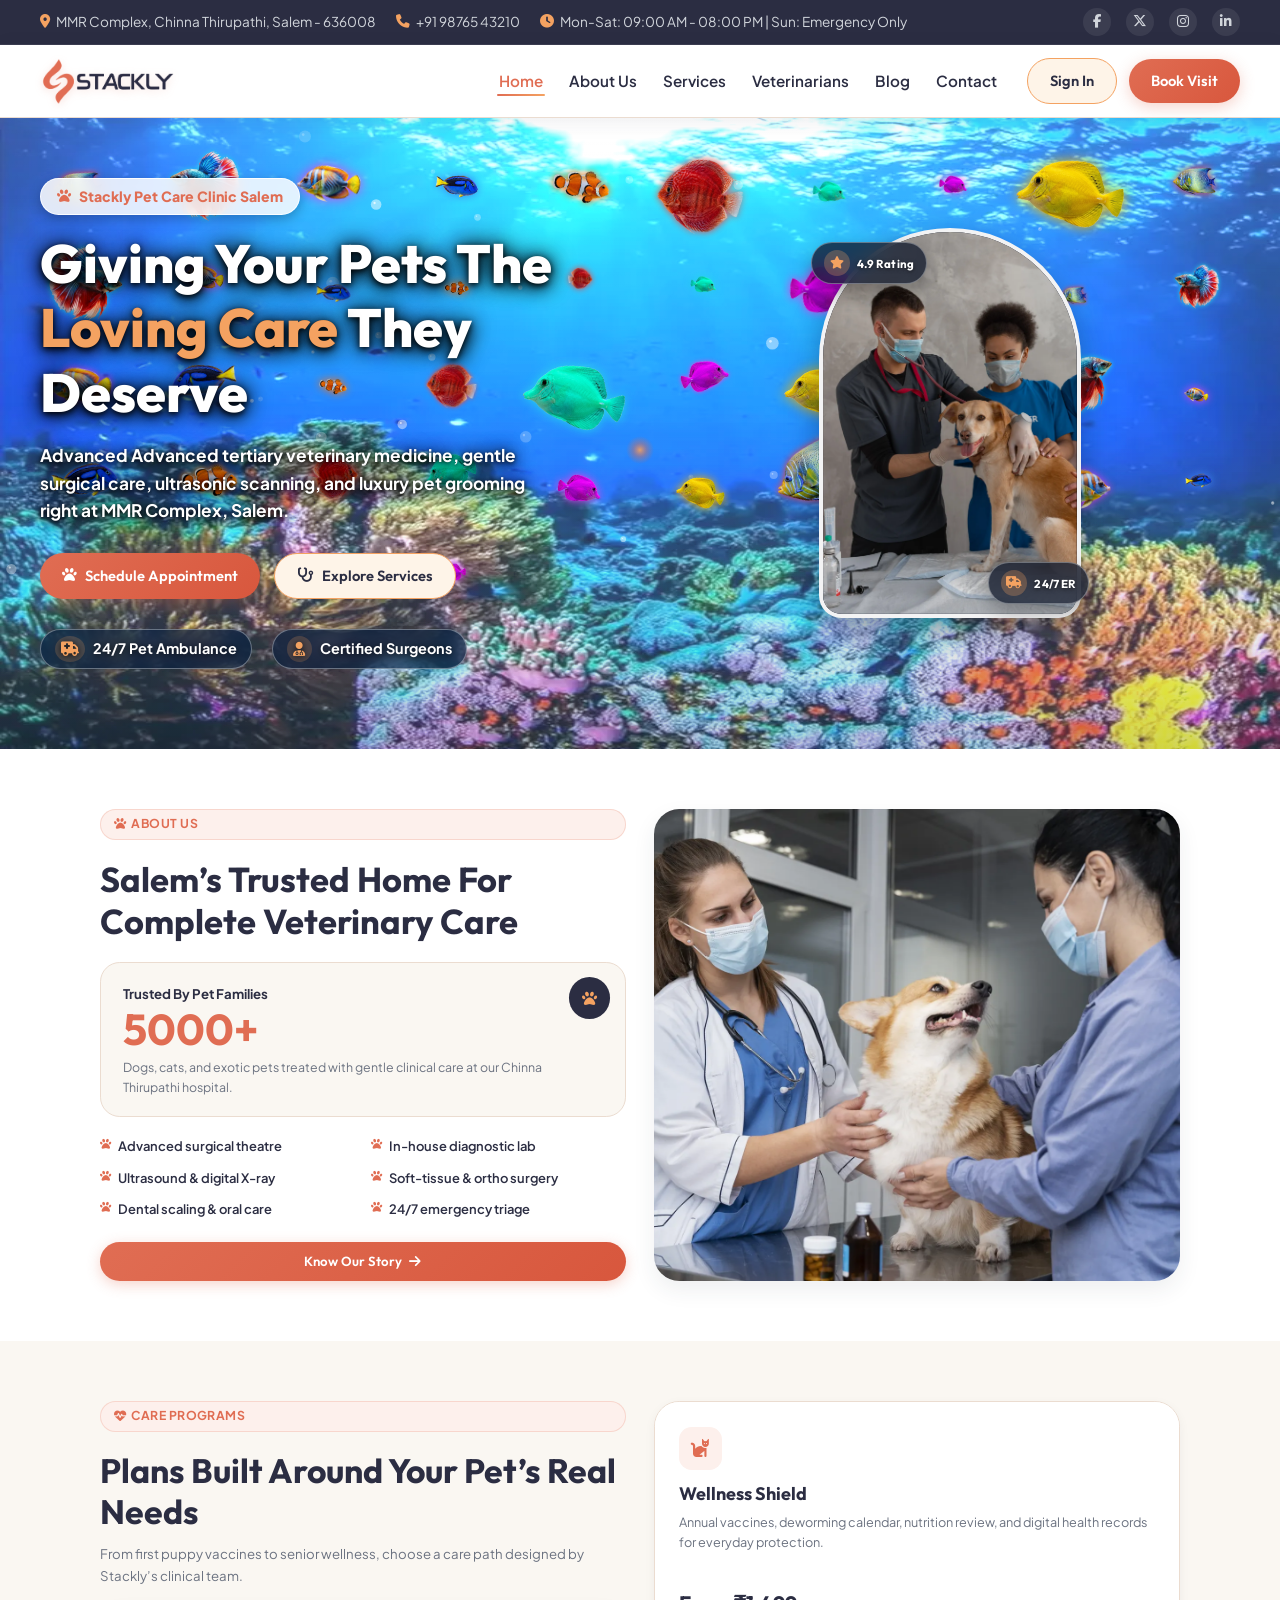
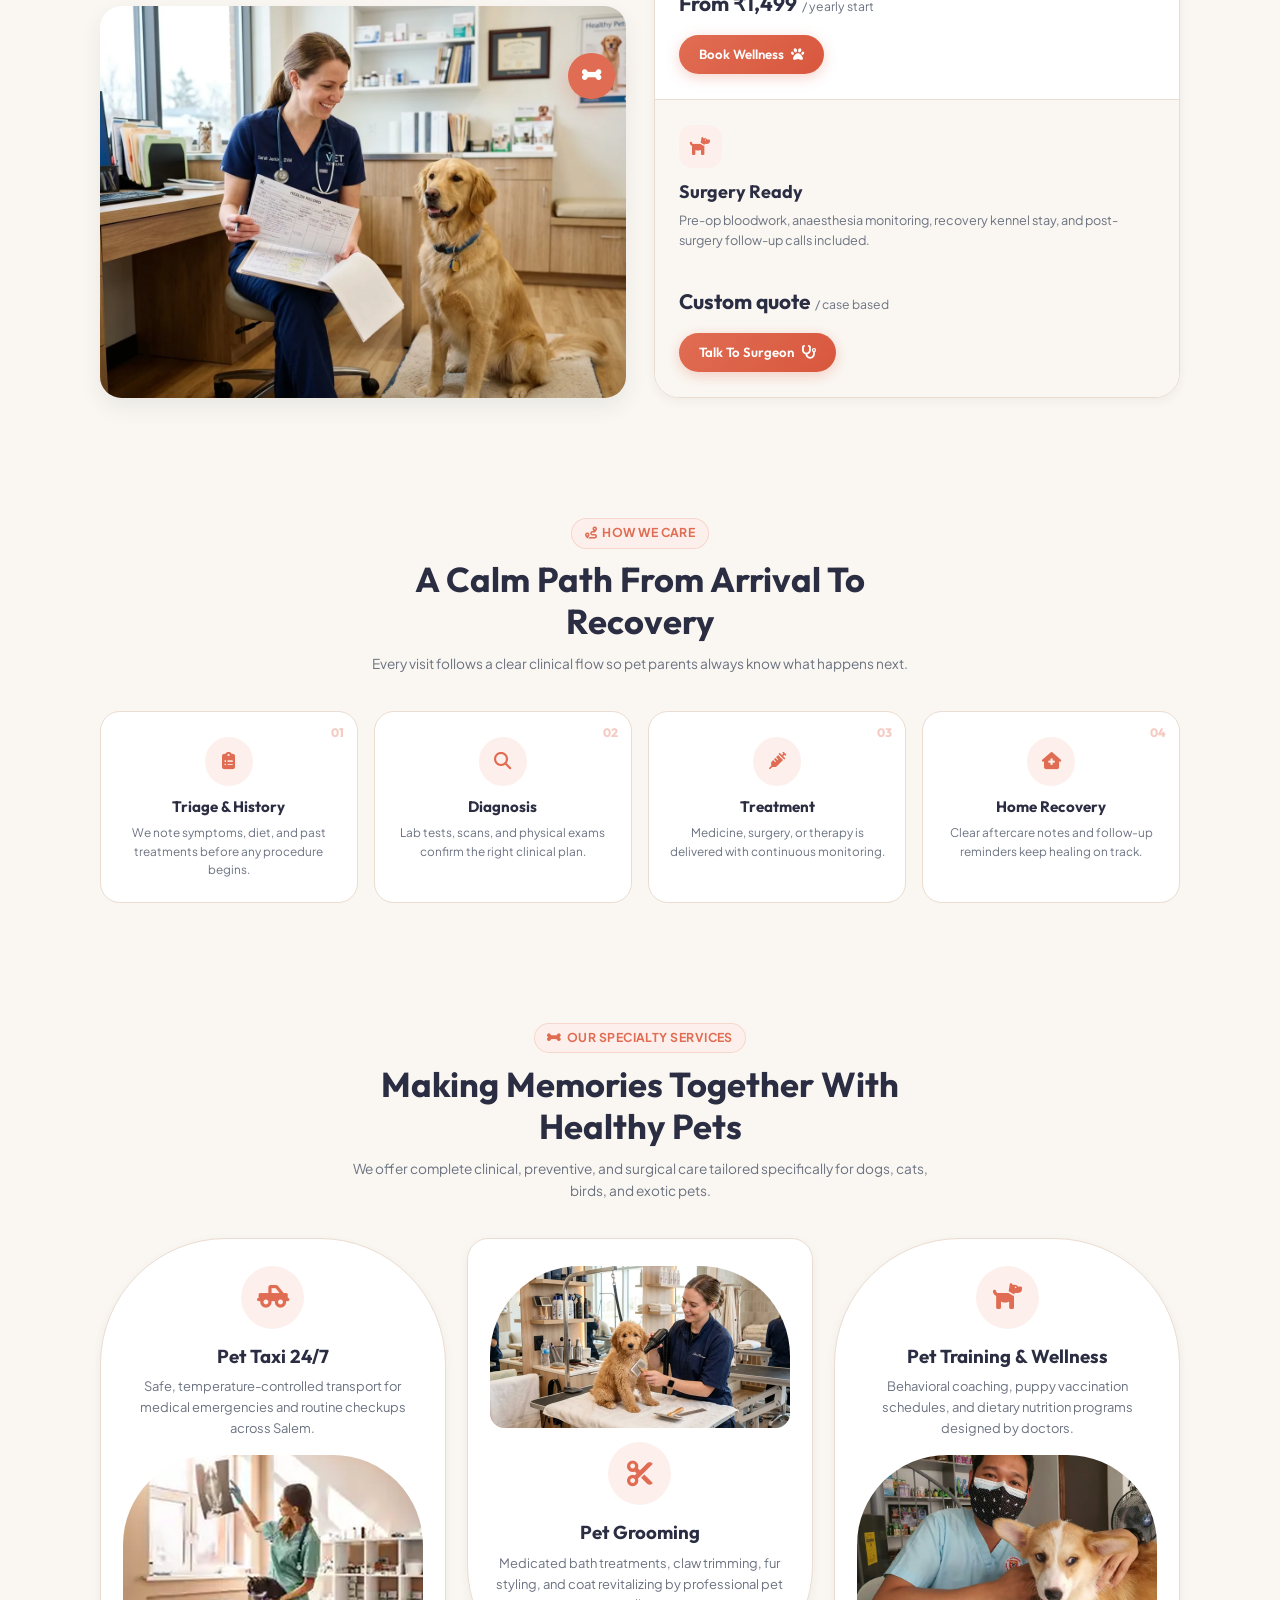
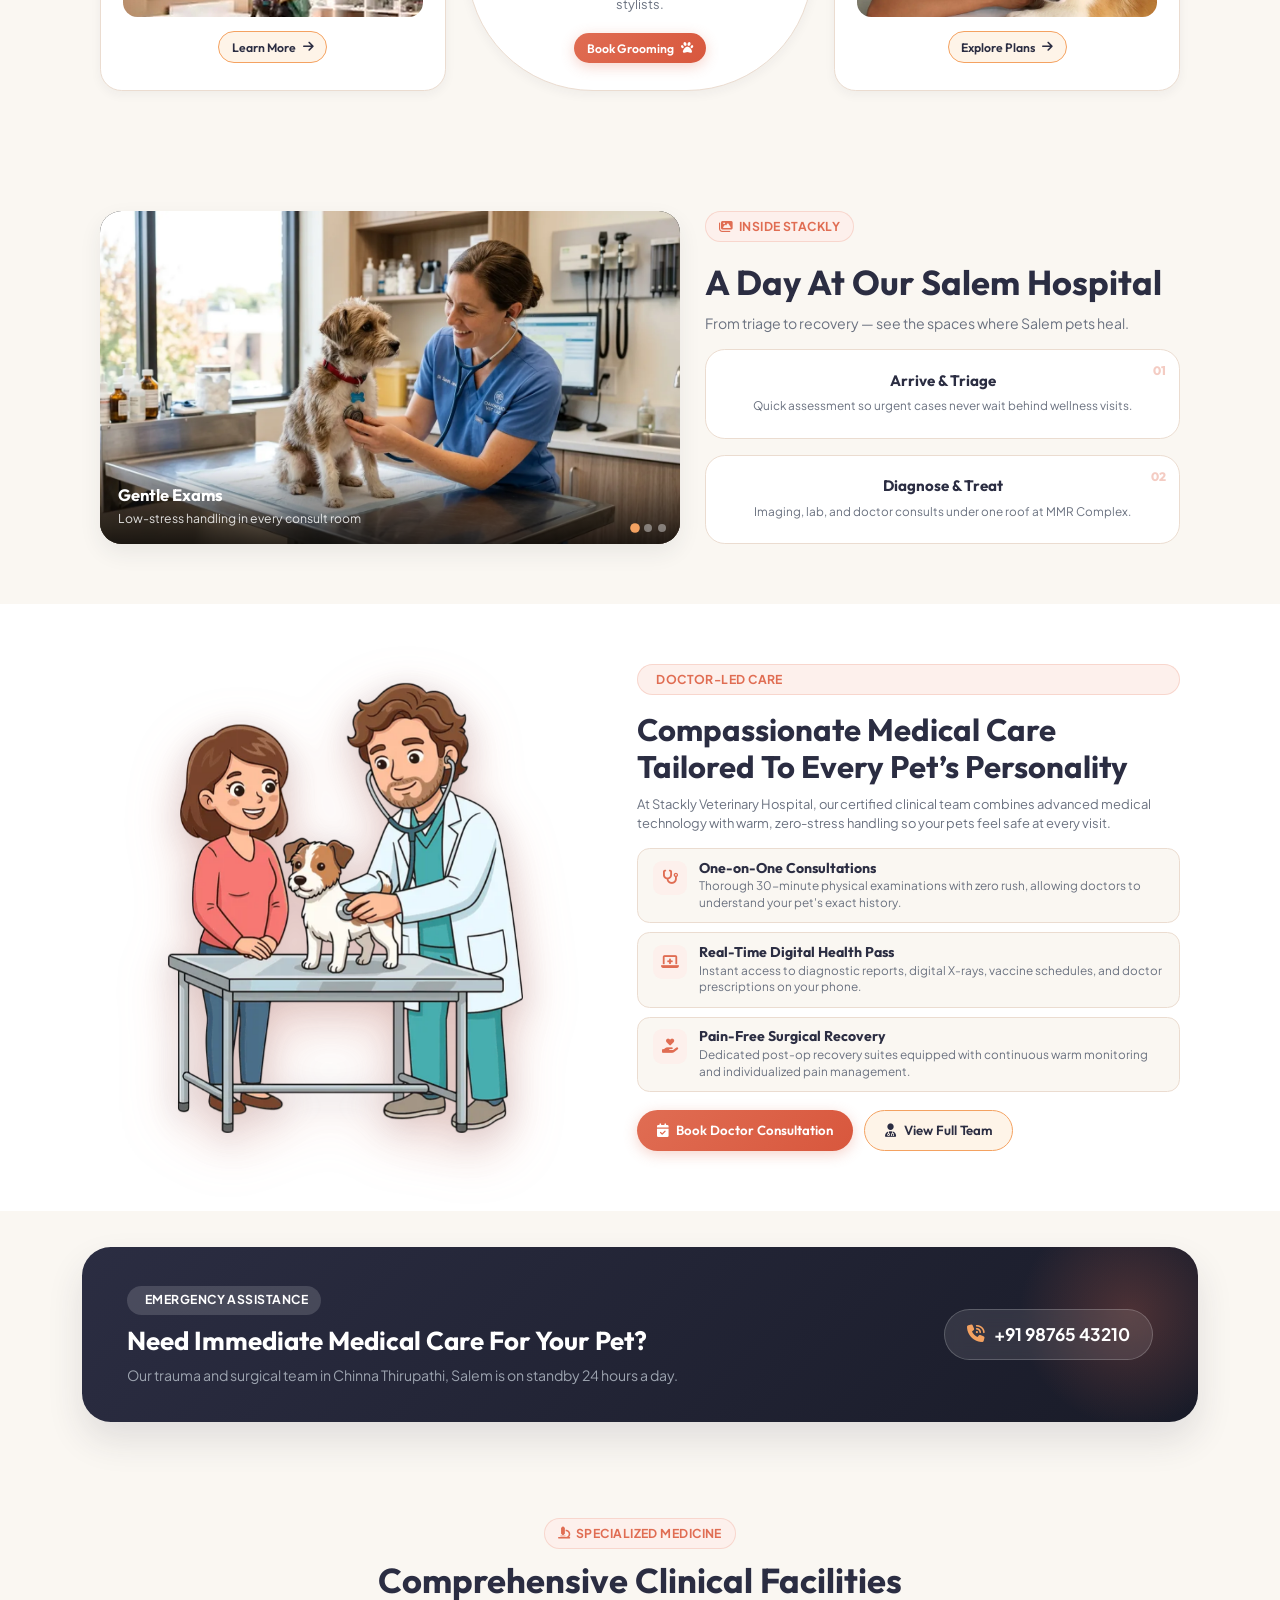
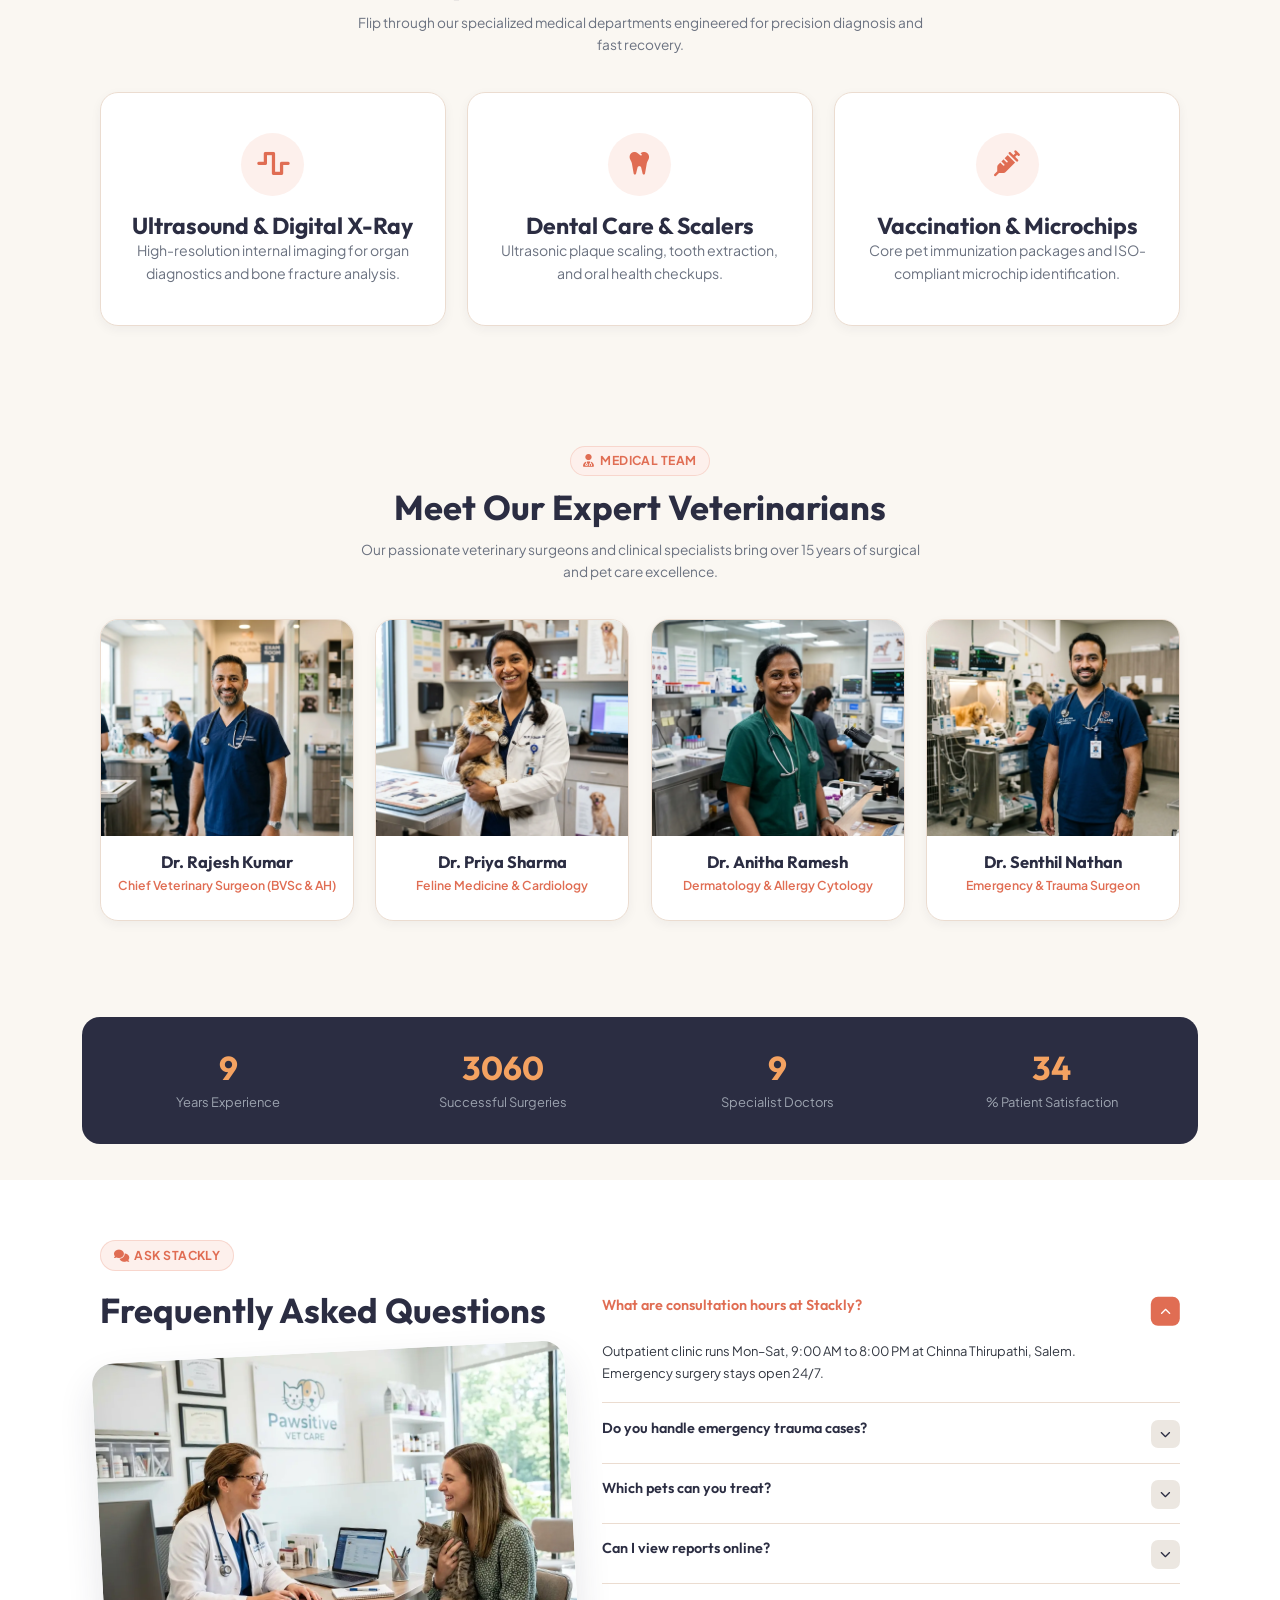
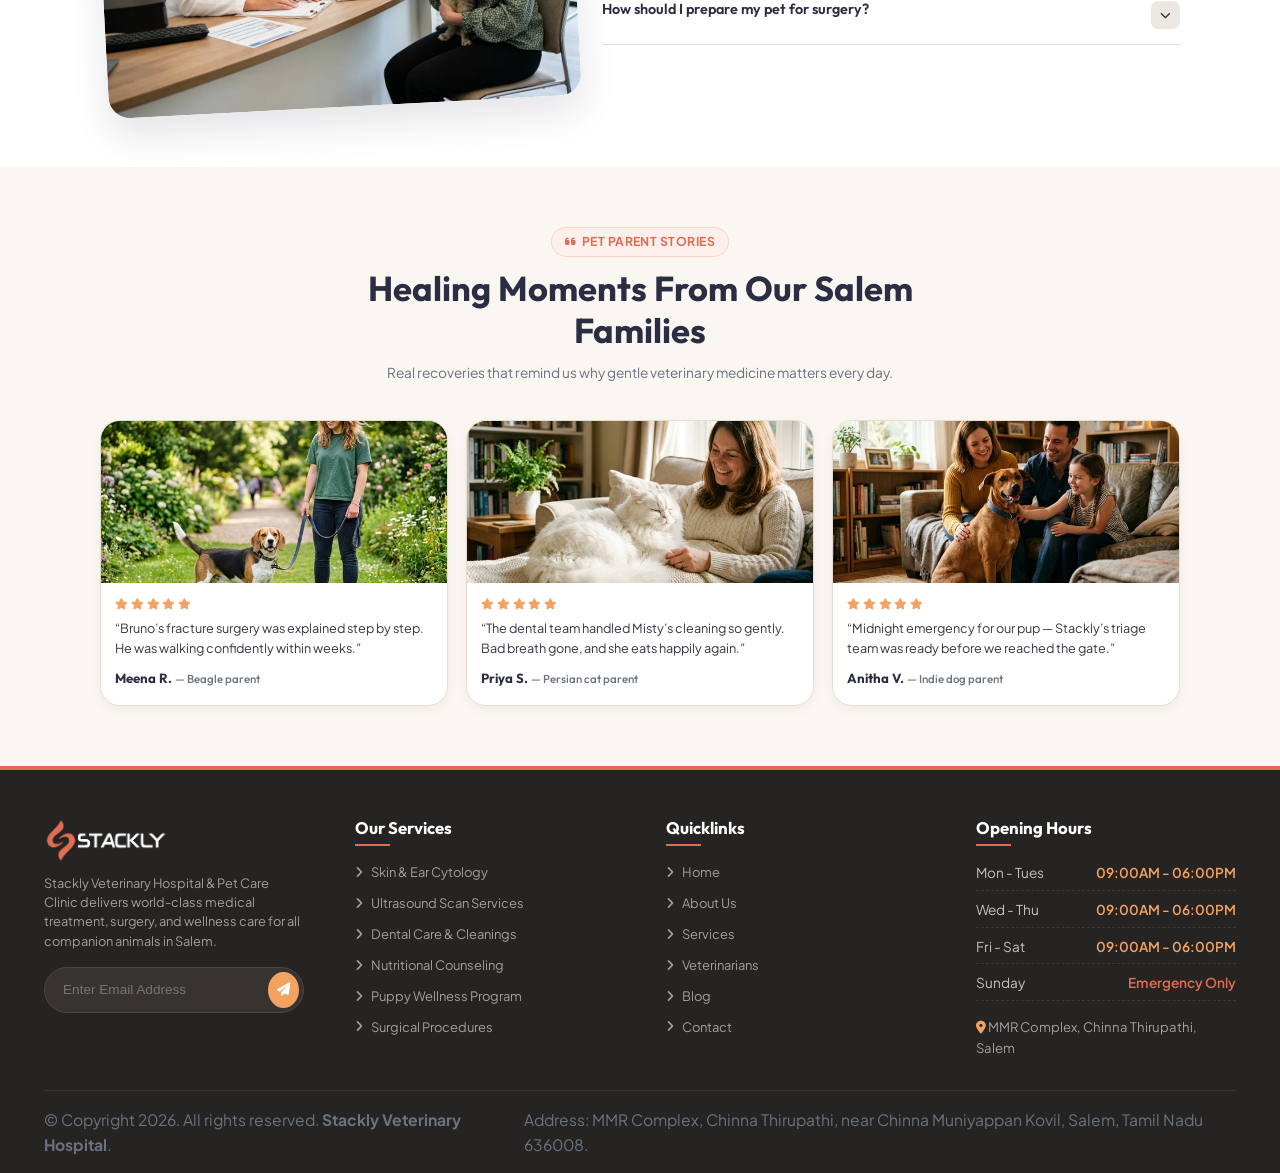
==== index.html @ cb46e9f1 "Add files via upload" ====
<!DOCTYPE html>
<html lang="en">
<head>
  <meta charset="UTF-8">
  <meta name="viewport" content="width=device-width, initial-scale=1.0">
  <title>Stackly | Advanced Veterinary Hospital & Pet Care Clinic</title>
  <meta name="description" content="Stackly Veterinary Hospital in Salem offers 24/7 emergency pet care, surgical procedures, ultrasound scanning, dental hygiene, and luxury pet grooming.">
  <link rel="icon" type="image/webp" href="assets/top-logo.webp">
  
  <!-- FontAwesome & Custom CSS -->
  <link rel="stylesheet" href="https://cdnjs.cloudflare.com/ajax/libs/font-awesome/6.5.2/css/all.min.css">
  <link rel="stylesheet" href="style.css">
</head>
<body>

  <!-- Top Notification Bar -->
  <div class="top-bar">
    <div class="container">
      <div class="top-bar-info">
        <span><i class="fa-solid fa-location-dot"></i> MMR Complex, Chinna Thirupathi, Salem - 636008</span>
        <span><i class="fa-solid fa-phone"></i> +91 98765 43210</span>
        <span><i class="fa-solid fa-clock"></i> Mon-Sat: 09:00 AM - 08:00 PM | Sun: Emergency Only</span>
      </div>
      <div class="top-bar-links">
        <a href="404.html" title="Facebook"><i class="fa-brands fa-facebook-f"></i></a>
        <a href="404.html" title="Twitter"><i class="fa-brands fa-x-twitter"></i></a>
        <a href="404.html" title="Instagram"><i class="fa-brands fa-instagram"></i></a>
        <a href="404.html" title="LinkedIn"><i class="fa-brands fa-linkedin-in"></i></a>
      </div>
    </div>
  </div>

  <!-- Header / Navigation Bar -->
    <header class="navbar">
    <div class="container navbar-bar">
      <a href="index.html" class="brand-logo">
        <img src="assets/logo.webp" alt="Stackly Veterinary Hospital Logo">
      </a>

      <button type="button" class="nav-toggle" aria-label="Open menu" aria-expanded="false" aria-controls="nav-panel">
        <i class="fa-solid fa-bars"></i>
      </button>

      <div class="nav-panel" id="nav-panel">
        <div class="nav-panel-header">
          <a href="index.html" class="brand-logo nav-panel-brand">
            <img src="assets/logo.webp" alt="Stackly Veterinary Hospital Logo">
          </a>
          <button type="button" class="nav-close" aria-label="Close menu">
            <i class="fa-solid fa-xmark"></i>
          </button>
        </div>

        <ul class="nav-menu">
          <li><a href="index.html" class="nav-link active">Home</a></li>
          <li><a href="about.html" class="nav-link">About Us</a></li>
          <li><a href="services.html" class="nav-link">Services</a></li>
          <li><a href="team.html" class="nav-link">Veterinarians</a></li>
          <li><a href="blog.html" class="nav-link">Blog</a></li>
          <li><a href="contact.html" class="nav-link">Contact</a></li>
        </ul>

        <div class="nav-actions">
          <a href="login.html" class="btn btn-secondary">Sign In</a>
          <a href="contact.html#book-visit" class="btn btn-primary">Book Visit</a>
        </div>
      </div>
    </div>
  </header>

  <!-- Hero Section with Feature Badges & Arched Visual -->
  <section class="hero-section">
    <div class="container hero-grid">
      <div class="hero-content reveal-item">
        <div class="hero-badge">
          <i class="fa-solid fa-paw"></i> Stackly Pet Care Clinic Salem
        </div>
        <h1 class="hero-title">Giving Your Pets The <span class="shimmer-text">Loving Care</span> They Deserve</h1>
        <p class="hero-desc">Advanced Advanced tertiary veterinary medicine, gentle surgical care, ultrasonic scanning, and luxury pet grooming right at MMR Complex, Salem.</p>
        
        <div class="hero-buttons">
          <a href="contact.html#book-visit" class="btn btn-primary"><i class="fa-solid fa-paw"></i> Schedule Appointment</a>
          <a href="services.html" class="btn btn-secondary"><i class="fa-solid fa-stethoscope"></i> Explore Services</a>
        </div>

        <div class="hero-features">
          <div class="hero-feature-item">
            <i class="fa-solid fa-truck-medical"></i> 24/7 Pet Ambulance
          </div>
          <div class="hero-feature-item">
            <i class="fa-solid fa-user-doctor"></i> Certified Surgeons
          </div>
        </div>
      </div>

      <div class="hero-visual reveal-item">
        <div class="hero-image-wrapper">
          <img src="assets/vet doc1 (1).webp" alt="Veterinarian examining Beagle dog at Stackly Clinic" width="540" height="680" loading="eager" decoding="async">
        </div>

        <div class="floating-card floating-card-1 animate-float">
          <div class="floating-icon"><i class="fa-solid fa-star"></i></div>
          <div class="floating-text">
            <h5>4.9 Rating</h5>
          </div>
        </div>

        <div class="floating-card floating-card-2 animate-float-delayed">
          <div class="floating-icon"><i class="fa-solid fa-truck-medical"></i></div>
          <div class="floating-text">
            <h5>24/7 ER</h5>
          </div>
        </div>
      </div>
    </div>
  </section>

  <!-- About Us — split layout (reference style, Stackly content) -->
  <section class="section about-split">
    <div class="container about-split-grid">
      <div class="about-split-content reveal-item">
        <span class="section-tag"><i class="fa-solid fa-paw"></i> About Us</span>
        <h2 class="about-split-title">Salem’s Trusted Home For Complete Veterinary Care</h2>

        <div class="about-trust-card">
          <div class="about-trust-copy">
            <p class="about-trust-label">Trusted By Pet Families</p>
            <strong class="about-trust-stat">5000+</strong>
            <p class="about-trust-desc">Dogs, cats, and exotic pets treated with gentle clinical care at our Chinna Thirupathi hospital.</p>
          </div>
          <div class="about-trust-badge"><i class="fa-solid fa-paw"></i></div>
        </div>

        <ul class="about-feature-list">
          <li><i class="fa-solid fa-paw"></i> Advanced surgical theatre</li>
          <li><i class="fa-solid fa-paw"></i> In-house diagnostic lab</li>
          <li><i class="fa-solid fa-paw"></i> Ultrasound &amp; digital X-ray</li>
          <li><i class="fa-solid fa-paw"></i> Soft-tissue &amp; ortho surgery</li>
          <li><i class="fa-solid fa-paw"></i> Dental scaling &amp; oral care</li>
          <li><i class="fa-solid fa-paw"></i> 24/7 emergency triage</li>
        </ul>

        <a href="about.html" class="btn btn-primary">Know Our Story <i class="fa-solid fa-arrow-right"></i></a>
      </div>

      <div class="about-split-media reveal-item">
        <img src="assets/veterinarian-taking-care-pet-dog.webp" alt="Stackly veterinarian examining a pet" loading="lazy">
      </div>
    </div>
  </section>

  <!-- Care Programs — stacked cards layout -->
  <section class="section bg-light care-programs">
    <div class="container care-programs-grid">
      <div class="care-programs-left reveal-item">
        <span class="section-tag"><i class="fa-solid fa-heart-pulse"></i> Care Programs</span>
        <h2 class="care-programs-title">Plans Built Around Your Pet’s Real Needs</h2>
        <p class="care-programs-desc">From first puppy vaccines to senior wellness, choose a care path designed by Stackly’s clinical team.</p>
        <div class="care-programs-visual">
          <img src="assets/care_program_wellness.webp" alt="Veterinarian discussing pet health plan" loading="lazy">
          <span class="care-programs-float"><i class="fa-solid fa-bone"></i></span>
        </div>
      </div>

      <div class="care-programs-stack reveal-item">
        <article class="care-plan-card">
          <div class="care-plan-icon"><i class="fa-solid fa-cat"></i></div>
          <h3>Wellness Shield</h3>
          <p>Annual vaccines, deworming calendar, nutrition review, and digital health records for everyday protection.</p>
          <div class="care-plan-meta">
            <strong>From ₹1,499</strong>
            <span>/ yearly start</span>
          </div>
          <a href="get-started.html" class="btn btn-primary">Book Wellness <i class="fa-solid fa-paw"></i></a>
        </article>

        <article class="care-plan-card care-plan-card-alt">
          <div class="care-plan-icon"><i class="fa-solid fa-dog"></i></div>
          <h3>Surgery Ready</h3>
          <p>Pre-op bloodwork, anaesthesia monitoring, recovery kennel stay, and post-surgery follow-up calls included.</p>
          <div class="care-plan-meta">
            <strong>Custom quote</strong>
            <span>/ case based</span>
          </div>
          <a href="contact.html" class="btn btn-primary">Talk To Surgeon <i class="fa-solid fa-stethoscope"></i></a>
        </article>
      </div>
    </div>
  </section>

  <!-- How We Care — 4 step process -->
  <section class="section how-care">
    <div class="container">
      <div class="section-header reveal-item">
        <span class="section-tag"><i class="fa-solid fa-route"></i> How We Care</span>
        <h2 class="section-title">A Calm Path From Arrival To Recovery</h2>
        <p class="section-desc">Every visit follows a clear clinical flow so pet parents always know what happens next.</p>
      </div>

      <div class="how-care-grid">
        <article class="how-care-card reveal-item">
          <span class="how-care-step">01</span>
          <div class="how-care-icon"><i class="fa-solid fa-clipboard-list"></i></div>
          <h3>Triage &amp; History</h3>
          <p>We note symptoms, diet, and past treatments before any procedure begins.</p>
        </article>
        <article class="how-care-card reveal-item">
          <span class="how-care-step">02</span>
          <div class="how-care-icon"><i class="fa-solid fa-magnifying-glass"></i></div>
          <h3>Diagnosis</h3>
          <p>Lab tests, scans, and physical exams confirm the right clinical plan.</p>
        </article>
        <article class="how-care-card reveal-item">
          <span class="how-care-step">03</span>
          <div class="how-care-icon"><i class="fa-solid fa-syringe"></i></div>
          <h3>Treatment</h3>
          <p>Medicine, surgery, or therapy is delivered with continuous monitoring.</p>
        </article>
        <article class="how-care-card reveal-item">
          <span class="how-care-step">04</span>
          <div class="how-care-icon"><i class="fa-solid fa-house-medical"></i></div>
          <h3>Home Recovery</h3>
          <p>Clear aftercare notes and follow-up reminders keep healing on track.</p>
        </article>
      </div>
    </div>
  </section>

  <!-- Stackly Arched Services Grid Section -->
  <section class="section">
    <div class="container">
      <div class="section-header reveal-item">
        <span class="section-tag"><i class="fa-solid fa-bone"></i> Our Specialty Services</span>
        <h2 class="section-title">Making Memories Together With Healthy Pets</h2>
        <p class="section-desc">We offer complete clinical, preventive, and surgical care tailored specifically for dogs, cats, birds, and exotic pets.</p>
      </div>

      <div class="arch-grid">
        <!-- Arched Card 1 -->
        <div class="arch-card tilt-card reveal-item">
          <div class="arch-card-icon"><i class="fa-solid fa-truck-pickup"></i></div>
          <h3 class="arch-card-title">Pet Taxi 24/7</h3>
          <p class="arch-card-desc">Safe, temperature-controlled transport for medical emergencies and routine checkups across Salem.</p>
          <img src="assets/premium_photo-1661963606290-34deef08c3c2.webp" class="arch-card-img" alt="Pet Taxi Service">
          <a href="services.html" class="btn btn-secondary btn-sm">Learn More <i class="fa-solid fa-arrow-right"></i></a>
        </div>

        <!-- Arched Card 2 (Inverted Top Arch) -->
        <div class="arch-card invert-arch tilt-card reveal-item">
          <img src="assets/pet_grooming_service.webp" class="arch-card-img" alt="Pet Grooming">
          <div class="arch-card-icon"><i class="fa-solid fa-scissors"></i></div>
          <h3 class="arch-card-title">Pet Grooming</h3>
          <p class="arch-card-desc">Medicated bath treatments, claw trimming, fur styling, and coat revitalizing by professional pet stylists.</p>
          <a href="services.html" class="btn btn-primary btn-sm">Book Grooming <i class="fa-solid fa-paw"></i></a>
        </div>

        <!-- Arched Card 3 -->
        <div class="arch-card tilt-card reveal-item">
          <div class="arch-card-icon"><i class="fa-solid fa-dog"></i></div>
          <h3 class="arch-card-title">Pet Training & Wellness</h3>
          <p class="arch-card-desc">Behavioral coaching, puppy vaccination schedules, and dietary nutrition programs designed by doctors.</p>
          <img src="assets/karlo-tottoc-ybZ5hRxaWS4-unsplash.webp" class="arch-card-img" alt="Pet Training">
          <a href="services.html" class="btn btn-secondary btn-sm">Explore Plans <i class="fa-solid fa-arrow-right"></i></a>
        </div>
      </div>
    </div>
  </section>

  <!-- Hospital moments slideshow -->
  <section class="section bg-light">
    <div class="container tour-split">
      <div class="slideshow reveal-item" data-slideshow>
        <div class="slideshow-slide is-active">
          <img src="assets/inside_gentle_exam.webp" alt="Gentle exam at Stackly clinic">
          <div class="slideshow-caption"><h3>Gentle Exams</h3><p>Low-stress handling in every consult room</p></div>
        </div>
        <div class="slideshow-slide">
          <img src="assets/inside_surgery_suite.webp" alt="Sterile surgery suite at Stackly">
          <div class="slideshow-caption"><h3>Surgery Suite</h3><p>Sterile theatres for soft-tissue &amp; ortho</p></div>
        </div>
        <div class="slideshow-slide">
          <img src="assets/inside_happy_recovery.webp" alt="Pet recovery ward at Stackly">
          <div class="slideshow-caption"><h3>Happy Recoveries</h3><p>Quiet wards and clear home-care plans</p></div>
        </div>
        <div class="slideshow-dots" data-slideshow-dots></div>
      </div>
      <div class="reveal-item" data-reveal="right">
        <div class="section-header" style="text-align:left;margin-bottom:16px;">
          <span class="section-tag"><i class="fa-solid fa-images"></i> Inside Stackly</span>
          <h2 style="margin:10px 0;">A Day At Our Salem Hospital</h2>
          <p>From triage to recovery — see the spaces where Salem pets heal.</p>
        </div>
        <div class="how-care-grid" style="grid-template-columns:1fr;">
          <div class="how-care-card">
            <span class="how-care-step">01</span>
            <h3>Arrive & Triage</h3>
            <p>Quick assessment so urgent cases never wait behind wellness visits.</p>
          </div>
          <div class="how-care-card">
            <span class="how-care-step">02</span>
            <h3>Diagnose & Treat</h3>
            <p>Imaging, lab, and doctor consults under one roof at MMR Complex.</p>
          </div>
        </div>
      </div>
    </div>
  </section>

  <!-- Specialist Doctor Feature Section (Cutout PNG + Rich Content) -->
  <section class="section doctor-feature-section bg-light">
    <div class="container doctor-feature-grid">
      <!-- Left Column: Pure Feature Cutout PNG Doctor Image -->
      <div class="doctor-feature-visual reveal-item">
        <div class="doctor-visual-container">
          <img src="assets/vet doc1.webp" alt="Stackly Lead Female Veterinarian Specialist" class="doctor-visual-img">
        </div>
      </div>

      <!-- Right Column: Interesting Matching Height Content -->
      <div class="doctor-feature-content reveal-item">
        <span class="section-tag"><i class="fa-solid fa-sparkles"></i> Doctor-Led Care</span>
        <h2 class="doctor-feature-title">Compassionate Medical Care Tailored To Every Pet’s Personality</h2>
        <p class="doctor-feature-desc">At Stackly Veterinary Hospital, our certified clinical team combines advanced medical technology with warm, zero-stress handling so your pets feel safe at every visit.</p>

        <div class="doctor-highlights-list">
          <div class="doctor-highlight-card">
            <div class="highlight-icon"><i class="fa-solid fa-stethoscope"></i></div>
            <div class="highlight-info">
              <h3>One-on-One Consultations</h3>
              <p>Thorough 30-minute physical examinations with zero rush, allowing doctors to understand your pet's exact history.</p>
            </div>
          </div>

          <div class="doctor-highlight-card">
            <div class="highlight-icon"><i class="fa-solid fa-laptop-medical"></i></div>
            <div class="highlight-info">
              <h3>Real-Time Digital Health Pass</h3>
              <p>Instant access to diagnostic reports, digital X-rays, vaccine schedules, and doctor prescriptions on your phone.</p>
            </div>
          </div>

          <div class="doctor-highlight-card">
            <div class="highlight-icon"><i class="fa-solid fa-hand-holding-heart"></i></div>
            <div class="highlight-info">
              <h3>Pain-Free Surgical Recovery</h3>
              <p>Dedicated post-op recovery suites equipped with continuous warm monitoring and individualized pain management.</p>
            </div>
          </div>
        </div>

        <div class="doctor-feature-actions">
          <a href="contact.html#book-visit" class="btn btn-primary"><i class="fa-solid fa-calendar-check"></i> Book Doctor Consultation</a>
          <a href="team.html" class="btn btn-secondary"><i class="fa-solid fa-user-doctor"></i> View Full Team</a>
        </div>
      </div>
    </div>
  </section>

  <!-- Emergency 24/7 Banner Section -->
  <section class="section-sm container">
    <div class="banner-emergency reveal-item">
      <div class="banner-content">
        <span class="section-tag" style="background: rgba(255,255,255,0.15); color: #fff; border:none;"><i class="fa-solid fa-siren-on"></i> Emergency Assistance</span>
        <h2>Need Immediate Medical Care For Your Pet?</h2>
        <p>Our trauma and surgical team in Chinna Thirupathi, Salem is on standby 24 hours a day.</p>
      </div>
      <div class="phone-badge">
        <i class="fa-solid fa-phone-volume"></i> +91 98765 43210
      </div>
    </div>
  </section>

  <!-- Additional Clinical Departments Flip Section -->
  <section class="section bg-light">
    <div class="container">
      <div class="section-header reveal-item">
        <span class="section-tag"><i class="fa-solid fa-microscope"></i> Specialized Medicine</span>
        <h2 class="section-title">Comprehensive Clinical Facilities</h2>
        <p class="section-desc">Flip through our specialized medical departments engineered for precision diagnosis and fast recovery.</p>
      </div>

      <div class="arch-grid">
        <!-- Flip Card 1 -->
        <div class="flip-card-container reveal-item">
          <div class="flip-card-inner">
            <div class="flip-card-front">
              <div class="arch-card-icon"><i class="fa-solid fa-wave-square"></i></div>
              <h3>Ultrasound & Digital X-Ray</h3>
              <p>High-resolution internal imaging for organ diagnostics and bone fracture analysis.</p>
            </div>
            <div class="flip-card-back">
              <h3>Diagnostic Imaging</h3>
              <p>Non-invasive Doppler ultrasound scans, echocardiography, and digital radiography with instant results.</p>
              <a href="contact.html#book-visit" class="btn btn-primary btn-sm mt-3" style="margin-top: auto !important; margin-bottom: 6px;">Book Scan</a>
            </div>
          </div>
        </div>

        <!-- Flip Card 2 -->
        <div class="flip-card-container reveal-item">
          <div class="flip-card-inner">
            <div class="flip-card-front">
              <div class="arch-card-icon"><i class="fa-solid fa-tooth"></i></div>
              <h3>Dental Care & Scalers</h3>
              <p>Ultrasonic plaque scaling, tooth extraction, and oral health checkups.</p>
            </div>
            <div class="flip-card-back">
              <h3>Oral Hygiene Care</h3>
              <p>Prevent periodontal disease, bad breath, and tooth infections with gentle dental polishing.</p>
              <a href="contact.html#book-visit" class="btn btn-primary btn-sm mt-3" style="margin-top: auto !important; margin-bottom: 6px;">Book Dental Check</a>
            </div>
          </div>
        </div>

        <!-- Flip Card 3 -->
        <div class="flip-card-container reveal-item">
          <div class="flip-card-inner">
            <div class="flip-card-front">
              <div class="arch-card-icon"><i class="fa-solid fa-syringe"></i></div>
              <h3>Vaccination & Microchips</h3>
              <p>Core pet immunization packages and ISO-compliant microchip identification.</p>
            </div>
            <div class="flip-card-back">
              <h3>Immunization Shield</h3>
              <p>Protection against Rabies, Parvovirus, DHPP, and Feline Leukemia with lifetime tracking.</p>
              <a href="contact.html#book-visit" class="btn btn-primary btn-sm mt-3" style="margin-top: auto !important; margin-bottom: 6px;">Get Vaccinated</a>
            </div>
          </div>
        </div>
      </div>
    </div>
  </section>

  <!-- Veterinary Specialists Section -->
  <section class="section">
    <div class="container">
      <div class="section-header reveal-item">
        <span class="section-tag"><i class="fa-solid fa-user-doctor"></i> Medical Team</span>
        <h2 class="section-title">Meet Our Expert Veterinarians</h2>
        <p class="section-desc">Our passionate veterinary surgeons and clinical specialists bring over 15 years of surgical and pet care excellence.</p>
      </div>

      <div class="team-grid">
        <div class="team-card reveal-item">
          <div class="team-img-box">
            <img src="assets/dr_rajesh_kumar.webp" alt="Dr. Rajesh Kumar - Chief Veterinary Surgeon">
            <div class="team-socials">
              <a href="404.html" aria-label="LinkedIn"><i class="fa-brands fa-linkedin-in"></i></a>
              <a href="404.html" aria-label="X"><i class="fa-brands fa-x-twitter"></i></a>
            </div>
          </div>
          <div class="team-info">
            <h4 class="team-name">Dr. Rajesh Kumar</h4>
            <p class="team-role">Chief Veterinary Surgeon (BVSc & AH)</p>
          </div>
        </div>

        <div class="team-card reveal-item">
          <div class="team-img-box">
            <img src="assets/dr_priya_sharma.webp" alt="Dr. Priya Sharma">
            <div class="team-socials">
              <a href="404.html" aria-label="LinkedIn"><i class="fa-brands fa-linkedin-in"></i></a>
              <a href="404.html" aria-label="X"><i class="fa-brands fa-x-twitter"></i></a>
            </div>
          </div>
          <div class="team-info">
            <h4 class="team-name">Dr. Priya Sharma</h4>
            <p class="team-role">Feline Medicine & Cardiology</p>
          </div>
        </div>

        <div class="team-card reveal-item">
          <div class="team-img-box">
            <img src="assets/dr_anitha_ramesh.webp" alt="Dr. Anitha Ramesh">
            <div class="team-socials">
              <a href="404.html" aria-label="LinkedIn"><i class="fa-brands fa-linkedin-in"></i></a>
              <a href="404.html" aria-label="X"><i class="fa-brands fa-x-twitter"></i></a>
            </div>
          </div>
          <div class="team-info">
            <h4 class="team-name">Dr. Anitha Ramesh</h4>
            <p class="team-role">Dermatology & Allergy Cytology</p>
          </div>
        </div>

        <div class="team-card reveal-item">
          <div class="team-img-box">
            <img src="assets/dr_senthil_nathan.webp" alt="Dr. Senthil Nathan">
            <div class="team-socials">
              <a href="404.html" aria-label="LinkedIn"><i class="fa-brands fa-linkedin-in"></i></a>
              <a href="404.html" aria-label="X"><i class="fa-brands fa-x-twitter"></i></a>
            </div>
          </div>
          <div class="team-info">
            <h4 class="team-name">Dr. Senthil Nathan</h4>
            <p class="team-role">Emergency & Trauma Surgeon</p>
          </div>
        </div>
      </div>
    </div>
  </section>

  <!-- Live Animated Hospital Statistics -->
  <section class="section-sm container">
    <div class="stats-bar reveal-item">
      <div class="stat-item">
        <h3 class="counter-val" data-target="15">0</h3>
        <p>Years Experience</p>
      </div>
      <div class="stat-item">
        <h3 class="counter-val" data-target="8500">0</h3>
        <p>Successful Surgeries</p>
      </div>
      <div class="stat-item">
        <h3 class="counter-val" data-target="12">0</h3>
        <p>Specialist Doctors</p>
      </div>
      <div class="stat-item">
        <h3 class="counter-val" data-target="99">0</h3>
        <p>% Patient Satisfaction</p>
      </div>
    </div>
  </section>

  <!-- FAQ — split layout with tilted image -->
  <section class="section faq-split">
    <div class="container faq-split-grid">
      <div class="faq-split-left reveal-item">
        <span class="section-tag"><i class="fa-solid fa-comments"></i> Ask Stackly</span>
        <h2 class="faq-split-title">Frequently Asked Questions</h2>
        <div class="faq-tilt-frame">
          <img src="assets/ask_stackly_consult.webp" alt="Pet parent consultation at Stackly hospital" loading="lazy">
        </div>
      </div>

      <div class="faq-split-right reveal-item">
        <div class="faq-list faq-list-split">
          <div class="faq-item active">
            <button class="faq-question">
              <span>What are consultation hours at Stackly?</span>
              <i class="fa-solid fa-chevron-down"></i>
            </button>
            <div class="faq-answer">
              <p>Outpatient clinic runs Mon–Sat, 9:00 AM to 8:00 PM at Chinna Thirupathi, Salem. Emergency surgery stays open 24/7.</p>
            </div>
          </div>

          <div class="faq-item">
            <button class="faq-question">
              <span>Do you handle emergency trauma cases?</span>
              <i class="fa-solid fa-chevron-down"></i>
            </button>
            <div class="faq-answer">
              <p>Yes. Call +91 98765 43210 so triage can prepare oxygen, IV fluids, and surgical support before you arrive.</p>
            </div>
          </div>

          <div class="faq-item">
            <button class="faq-question">
              <span>Which pets can you treat?</span>
              <i class="fa-solid fa-chevron-down"></i>
            </button>
            <div class="faq-answer">
              <p>We care for dogs, cats, rabbits, birds, and selected exotic pets with species-aware protocols.</p>
            </div>
          </div>

          <div class="faq-item">
            <button class="faq-question">
              <span>Can I view reports online?</span>
              <i class="fa-solid fa-chevron-down"></i>
            </button>
            <div class="faq-answer">
              <p>Yes — sign in to the Customer Dashboard for vaccines, lab results, and prescriptions anytime.</p>
            </div>
          </div>

          <div class="faq-item">
            <button class="faq-question">
              <span>How should I prepare my pet for surgery?</span>
              <i class="fa-solid fa-chevron-down"></i>
            </button>
            <div class="faq-answer">
              <p>Usually withhold food 8–10 hours before anaesthesia. Bring past reports and current medicines; our team will confirm exact fasting rules.</p>
            </div>
          </div>
        </div>
      </div>
    </div>
  </section>

  <!-- Pet Parent Stories -->
  <section class="section bg-light stories-section">
    <div class="container">
      <div class="section-header reveal-item">
        <span class="section-tag"><i class="fa-solid fa-quote-left"></i> Pet Parent Stories</span>
        <h2 class="section-title">Healing Moments From Our Salem Families</h2>
        <p class="section-desc">Real recoveries that remind us why gentle veterinary medicine matters every day.</p>
      </div>

      <div class="stories-grid">
        <article class="story-card reveal-item">
          <img src="assets/story_beagle_bruno_card.webp" alt="Bruno the Beagle recovered and healthy" loading="lazy">
          <div class="story-body">
            <div class="story-stars">
              <i class="fa-solid fa-star"></i><i class="fa-solid fa-star"></i><i class="fa-solid fa-star"></i><i class="fa-solid fa-star"></i><i class="fa-solid fa-star"></i>
            </div>
            <p>“Bruno’s fracture surgery was explained step by step. He was walking confidently within weeks.”</p>
            <h4>Meena R. <span>— Beagle parent</span></h4>
          </div>
        </article>

        <article class="story-card reveal-item">
          <img src="assets/story_persian_cat_card.webp" alt="Misty the Persian cat healthy and happy" loading="lazy">
          <div class="story-body">
            <div class="story-stars">
              <i class="fa-solid fa-star"></i><i class="fa-solid fa-star"></i><i class="fa-solid fa-star"></i><i class="fa-solid fa-star"></i><i class="fa-solid fa-star"></i>
            </div>
            <p>“The dental team handled Misty’s cleaning so gently. Bad breath gone, and she eats happily again.”</p>
            <h4>Priya S. <span>— Persian cat parent</span></h4>
          </div>
        </article>

        <article class="story-card reveal-item">
          <img src="assets/story_indie_dog_card.webp" alt="Rescued Indie pup recovered after emergency care" loading="lazy">
          <div class="story-body">
            <div class="story-stars">
              <i class="fa-solid fa-star"></i><i class="fa-solid fa-star"></i><i class="fa-solid fa-star"></i><i class="fa-solid fa-star"></i><i class="fa-solid fa-star"></i>
            </div>
            <p>“Midnight emergency for our pup — Stackly’s triage team was ready before we reached the gate.”</p>
            <h4>Anitha V. <span>— Indie dog parent</span></h4>
          </div>
        </article>
      </div>
    </div>
  </section>

  <!-- Footer Section (Matching Reference Theme Opening Hours & Links) -->
  <footer class="footer">
    <div class="container">
      <div class="footer-grid">
        <!-- Col 1: Brand Info -->
        <div class="footer-col footer-brand">
          <img src="assets/footer-logo.webp" alt="Stackly Logo Footer">
          <p>Stackly Veterinary Hospital & Pet Care Clinic delivers world-class medical treatment, surgery, and wellness care for all companion animals in Salem.</p>
          
          <form class="newsletter-form" action="404.html" onsubmit="event.preventDefault(); window.location.href='404.html';">
            <input type="email" placeholder="Enter Email Address" required>
            <button type="submit"><i class="fa-solid fa-paper-plane"></i></button>
          </form>
        </div>

        <!-- Col 2: Specialty Services -->
        <div class="footer-col">
          <h4>Our Services</h4>
          <ul class="footer-links">
            <li><a href="404.html"><i class="fa-solid fa-angle-right"></i> Skin & Ear Cytology</a></li>
            <li><a href="404.html"><i class="fa-solid fa-angle-right"></i> Ultrasound Scan Services</a></li>
            <li><a href="404.html"><i class="fa-solid fa-angle-right"></i> Dental Care & Cleanings</a></li>
            <li><a href="404.html"><i class="fa-solid fa-angle-right"></i> Nutritional Counseling</a></li>
            <li><a href="404.html"><i class="fa-solid fa-angle-right"></i> Puppy Wellness Program</a></li>
            <li><a href="404.html"><i class="fa-solid fa-angle-right"></i> Surgical Procedures</a></li>
          </ul>
        </div>

        <!-- Col 3: Quicklinks -->
        <div class="footer-col">
          <h4>Quicklinks</h4>
          <ul class="footer-links">
            <li><a href="index.html"><i class="fa-solid fa-angle-right"></i> Home</a></li>
            <li><a href="about.html"><i class="fa-solid fa-angle-right"></i> About Us</a></li>
            <li><a href="services.html"><i class="fa-solid fa-angle-right"></i> Services</a></li>
            <li><a href="team.html"><i class="fa-solid fa-angle-right"></i> Veterinarians</a></li>
            <li><a href="blog.html"><i class="fa-solid fa-angle-right"></i> Blog</a></li>
            <li><a href="contact.html"><i class="fa-solid fa-angle-right"></i> Contact</a></li>
          </ul>
        </div>

        <!-- Col 4: Opening Hours -->
        <div class="footer-col">
          <h4>Opening Hours</h4>
          <div class="opening-hours-list">
            <div class="hours-row">
              <span>Mon - Tues</span>
              <span>09:00AM - 06:00PM</span>
            </div>
            <div class="hours-row">
              <span>Wed - Thu</span>
              <span>09:00AM - 06:00PM</span>
            </div>
            <div class="hours-row">
              <span>Fri - Sat</span>
              <span>09:00AM - 06:00PM</span>
            </div>
            <div class="hours-row">
              <span>Sunday</span>
              <span style="color: #e06d53;">Emergency Only</span>
            </div>
          </div>
          <div style="margin-top: 15px; font-size: 0.82rem; color: #a39f99;">
            <i class="fa-solid fa-location-dot" style="color: var(--secondary);"></i> MMR Complex, Chinna Thirupathi, Salem
          </div>
        </div>
      </div>

      <div class="footer-bottom">
        <p>&copy; Copyright 2026. All rights reserved. <strong>Stackly Veterinary Hospital</strong>.</p>
        <p>Address: MMR Complex, Chinna Thirupathi, near Chinna Muniyappan Kovil, Salem, Tamil Nadu 636008.</p>
      </div>
    </div>
  </footer>

  <!-- Scripts -->
  <script src="script.js"></script>
</body>
</html>
---- style.css ----
/* Stackly Veterinary Hospital - Core Stylesheet */
@import url('https://fonts.googleapis.com/css2?family=Plus+Jakarta+Sans:wght@400;500;600;700;800&family=Outfit:wght@500;600;700;800&display=swap');

:root {
  /* Brand Palette - Stackly Warm Terracotta & Cream Slate */
  --primary: #e06d53;
  --primary-hover: #c9563c;
  --primary-light: #fdf0ec;
  --secondary: #f4a261;
  --secondary-light: #fef4e8;
  --dark: #2b2d42;
  --dark-surface: #1e202f;
  --text-main: #333842;
  --text-muted: #6b7280;
  --bg-light: #faf7f2;
  --bg-white: #ffffff;
  --card-bg: #ffffff;
  --border-color: #ebdcd0;
  
  /* Font Family */
  --font-heading: 'Outfit', sans-serif;
  --font-body: 'Plus Jakarta Sans', sans-serif;

  /* Shadows & Radius */
  --shadow-sm: 0 4px 12px rgba(43, 45, 66, 0.05);
  --shadow-md: 0 10px 25px rgba(43, 45, 66, 0.08);
  --shadow-lg: 0 20px 40px rgba(43, 45, 66, 0.12);
  --shadow-elevated: 0 20px 30px rgba(224, 109, 83, 0.18);
  
  --radius-sm: 12px;
  --radius-md: 20px;
  --radius-lg: 32px;
  --radius-arch-top: 140px 140px 24px 24px;
  --radius-arch-bottom: 24px 24px 140px 140px;
  --radius-pill: 999px;

  /* Transitions */
  --transition-fast: 0.25s cubic-bezier(0.4, 0, 0.2, 1);
  --transition-normal: 0.4s cubic-bezier(0.175, 0.885, 0.32, 1.275);
}

/* Reset & Base Styles */
*, *::before, *::after {
  box-sizing: border-box;
  margin: 0;
  padding: 0;
}

html {
  scroll-behavior: smooth;
  font-size: 16px;
  max-width: 100%;
  overflow-x: clip;
}

body {
  font-family: var(--font-body);
  background-color: var(--bg-light);
  color: var(--text-main);
  line-height: 1.6;
  overflow-x: clip;
  position: relative;
  max-width: 100%;
  width: 100%;
}

img,
video,
canvas,
svg {
  max-width: 100%;
  height: auto;
}

/* Lock page scroll when mobile menu is open */
html.menu-open,
body.menu-open {
  overflow: hidden !important;
  height: 100dvh !important;
  touch-action: none !important;
  overscroll-behavior: none;
}

body.menu-open {
  position: fixed !important;
  top: 0 !important;
  left: 0 !important;
  width: 100% !important;
}


/* Canvas for Shooting Star Cursor */
#cursor-canvas {
  position: fixed;
  top: 0;
  left: 0;
  width: 100%;
  height: 100%;
  pointer-events: none;
  z-index: 99999;
}

/* Typography */
h1, h2, h3, h4, h5, h6 {
  font-family: var(--font-heading);
  color: var(--dark);
  font-weight: 700;
  line-height: 1.2;
}

h1 { font-size: clamp(2.2rem, 4vw, 3.6rem); }
h2 { font-size: clamp(1.8rem, 3vw, 2.5rem); }
h3 { font-size: clamp(1.3rem, 2vw, 1.75rem); }
h4 { font-size: 1.2rem; }

p {
  color: var(--text-muted);
  font-size: 0.98rem;
}

a {
  text-decoration: none;
  color: inherit;
  transition: var(--transition-fast);
}

/* Top Notification / Contact Bar */
.top-bar {
  background-color: var(--dark);
  color: #d1d5db;
  font-size: 0.85rem;
  padding: 8px 0;
  border-bottom: 1px solid rgba(255, 255, 255, 0.08);
}

.top-bar .container {
  display: flex;
  justify-content: space-between;
  align-items: center;
}

.top-bar-info {
  display: flex;
  gap: 20px;
  align-items: center;
}

.top-bar-info span {
  display: flex;
  align-items: center;
  gap: 6px;
}

.top-bar-info i {
  color: var(--secondary);
}

.top-bar-links {
  display: flex;
  gap: 15px;
  align-items: center;
}

.top-bar-links a {
  color: #d1d5db;
  font-size: 0.85rem;
  display: flex;
  align-items: center;
  justify-content: center;
  width: 28px;
  height: 28px;
  border-radius: 50%;
  background: rgba(255,255,255,0.08);
}

.top-bar-links a:hover {
  background: var(--primary);
  color: #fff;
  transform: translateY(-2px);
}

/* Navbar */
.navbar {
  position: sticky !important;
  top: 0 !important;
  z-index: 10000 !important;
  background-color: #ffffff !important;
  backdrop-filter: blur(14px);
  border-bottom: 1px solid var(--border-color);
  padding: 12px 0;
  transition: var(--transition-fast);
  width: 100%;
  box-shadow: 0 4px 20px rgba(43, 45, 66, 0.08);
}

.navbar.scrolled {
  box-shadow: 0 6px 25px rgba(43, 45, 66, 0.12);
  padding: 8px 0;
}

.navbar-bar,
.navbar .container {
  display: flex;
  align-items: center;
  justify-content: space-between;
  gap: 16px;
  position: relative;
  width: 100%;
  max-width: 1240px;
}

.brand-logo {
  display: flex;
  align-items: center;
  gap: 10px;
  flex-shrink: 0;
  z-index: 2;
}

.brand-logo img {
  height: 48px;
  width: auto;
  max-width: 160px;
  object-fit: contain;
  filter: drop-shadow(0 2px 4px rgba(224, 109, 83, 0.2));
  transition: var(--transition-fast);
}

.brand-logo:hover img {
  transform: scale(1.05) rotate(-3deg);
}

.nav-panel {
  display: flex;
  align-items: center;
  justify-content: flex-end;
  gap: 28px;
  flex: 1;
  min-width: 0;
}

.nav-panel-header {
  display: none;
}

.nav-menu {
  display: flex;
  list-style: none;
  gap: 22px;
  align-items: center;
  margin: 0;
  padding: 0;
  flex-wrap: wrap;
}

.nav-link {
  font-weight: 600;
  font-size: 0.95rem;
  color: var(--dark);
  position: relative;
  padding: 6px 2px;
  white-space: nowrap;
}

.nav-link::after {
  content: '';
  position: absolute;
  bottom: 0;
  left: 0;
  width: 0%;
  height: 2.5px;
  background: linear-gradient(90deg, var(--primary), var(--secondary));
  border-radius: 4px;
  transition: var(--transition-fast);
}

.nav-link:hover::after,
.nav-link.active::after {
  width: 100%;
}

.nav-link.active {
  color: var(--primary);
}

.nav-actions {
  display: flex;
  align-items: center;
  gap: 12px;
  flex-shrink: 0;
}

.nav-toggle,
.nav-close {
  display: none;
  align-items: center;
  justify-content: center;
  width: 44px;
  height: 44px;
  border-radius: 12px;
  border: 1.5px solid var(--border-color);
  background: var(--bg-white);
  color: var(--dark);
  font-size: 1.25rem;
  cursor: pointer;
  flex-shrink: 0;
  transition: var(--transition-fast);
  z-index: 2;
}

.nav-toggle:hover,
.nav-close:hover {
  border-color: var(--primary);
  color: var(--primary);
  box-shadow: 0 0 0 4px rgba(224, 109, 83, 0.15);
}

/* Custom Buttons */
.btn {
  display: inline-flex;
  align-items: center;
  justify-content: center;
  gap: 8px;
  padding: 10px 22px;
  border-radius: var(--radius-pill);
  font-family: var(--font-heading);
  font-weight: 600;
  font-size: 0.92rem;
  cursor: pointer;
  border: none;
  outline: none;
  transition: var(--transition-normal);
  text-decoration: none;
}

.btn-primary {
  background: linear-gradient(135deg, var(--primary), #d8573d);
  color: #ffffff;
  box-shadow: 0 4px 15px rgba(224, 109, 83, 0.3);
}

.btn-primary:hover {
  background: linear-gradient(135deg, #d8573d, var(--primary));
  box-shadow: 0 8px 25px rgba(224, 109, 83, 0.45);
  transform: translateY(-3px) scale(1.02);
}

.btn-secondary {
  background-color: var(--secondary-light);
  color: var(--dark);
  border: 1.5px solid var(--secondary);
}

.btn-secondary:hover {
  background-color: var(--secondary);
  color: #fff;
  transform: translateY(-3px);
}

.btn-dark {
  background-color: var(--dark);
  color: #fff;
}

.btn-dark:hover {
  background-color: #1a1c29;
  transform: translateY(-3px);
}

.btn-sm {
  padding: 6px 14px;
  font-size: 0.85rem;
}

/* Container */
.container {
  width: 100%;
  max-width: 1240px;
  margin: 0 auto;
  padding: 0 20px;
}

/* Section Wrapper - Compact Heights */
.section {
  padding: 60px 0;
  position: relative;
}

.section-sm {
  padding: 40px 0;
}

.section-header {
  text-align: center;
  max-width: 650px;
  margin: 0 auto 40px auto;
}

.section-tag {
  display: inline-flex;
  align-items: center;
  gap: 6px;
  padding: 5px 14px;
  border-radius: var(--radius-pill);
  background: var(--primary-light);
  color: var(--primary);
  font-weight: 700;
  font-size: 0.85rem;
  text-transform: uppercase;
  letter-spacing: 0.5px;
  margin-bottom: 12px;
  border: 1px solid rgba(224, 109, 83, 0.2);
}

.section-title {
  margin-bottom: 12px;
  color: var(--dark);
}

.section-desc {
  color: var(--text-muted);
  font-size: 0.95rem;
}

/* Hero Section */
.hero-section {
  position: relative;
  padding: 60px 0 80px 0;
  overflow: hidden;
  min-height: 520px;
}

#hero-ripple-canvas,
#hero-aquarium-canvas {
  position: absolute;
  inset: 0;
  width: 100%;
  height: 100%;
  pointer-events: none;
}

#hero-ripple-canvas {
  z-index: 0;
}

#hero-aquarium-canvas {
  z-index: 1;
}

.hero-grid {
  display: grid;
  grid-template-columns: 1fr 1fr;
  gap: 40px;
  align-items: center;
  position: relative;
  z-index: 2;
}

.hero-content {
  background: transparent;
  padding: 0;
  border-radius: 0;
  border: none;
  box-shadow: none;
  backdrop-filter: none;
}

.hero-badge {
  display: inline-flex;
  align-items: center;
  gap: 8px;
  background: rgba(255, 255, 255, 0.85);
  backdrop-filter: blur(8px);
  padding: 6px 16px;
  border-radius: var(--radius-pill);
  box-shadow: 0 4px 12px rgba(0, 0, 0, 0.25);
  font-size: 0.88rem;
  font-weight: 800;
  color: var(--primary);
  margin-bottom: 16px;
  border: 1px solid rgba(255, 255, 255, 0.9);
}

.hero-title {
  font-size: clamp(2.4rem, 4.2vw, 3.6rem);
  margin-bottom: 18px;
  color: #ffffff;
  font-weight: 800;
  line-height: 1.2;
  text-shadow: 0 4px 18px rgba(0, 0, 0, 0.95), 0 2px 6px rgba(0, 0, 0, 1), 0 0 25px rgba(0, 0, 0, 0.9);
}

.hero-title span {
  color: #f4a261;
  position: relative;
  text-shadow: 0 4px 18px rgba(0, 0, 0, 0.95), 0 2px 6px rgba(0, 0, 0, 1), 0 0 25px rgba(0, 0, 0, 0.9);
}

.hero-desc {
  font-size: 1.08rem;
  margin-bottom: 28px;
  color: #ffffff;
  font-weight: 700;
  line-height: 1.6;
  max-width: 520px;
  text-shadow: 0 3px 14px rgba(0, 0, 0, 0.95), 0 1px 4px rgba(0, 0, 0, 1), 0 0 20px rgba(0, 0, 0, 0.9);
}

.hero-buttons {
  display: flex;
  gap: 14px;
  flex-wrap: wrap;
  margin-bottom: 30px;
}

.hero-features {
  display: flex;
  gap: 20px;
}

.hero-feature-item {
  display: flex;
  align-items: center;
  gap: 8px;
  font-weight: 700;
  font-size: 0.9rem;
  color: #ffffff;
  text-shadow: 0 1px 6px rgba(0, 0, 0, 0.8);
  background: rgba(0, 25, 60, 0.6);
  backdrop-filter: blur(8px);
  padding: 6px 14px;
  border-radius: var(--radius-pill);
  border: 1px solid rgba(255, 255, 255, 0.35);
}

.hero-feature-item i {
  color: var(--secondary);
  background: rgba(244, 162, 97, 0.2);
  padding: 6px;
  border-radius: 50%;
}

.hero-visual {
  position: relative;
  display: flex;
  justify-content: center;
  width: fit-content;
  max-width: 100%;
  margin-inline: auto;
}

.hero-image-wrapper {
  position: relative;
  width: 100%;
  max-width: 310px;
  height: 390px;
  border-radius: var(--radius-arch-top);
  overflow: hidden;
  box-shadow: 0 14px 32px rgba(0, 30, 60, 0.4);
  border: 4px solid rgba(255, 255, 255, 0.95);
  opacity: 1;
  background: #0f172a;
  transform: translateZ(0);
  -webkit-backface-visibility: hidden;
  backface-visibility: hidden;
}

.hero-image-wrapper:hover {
  box-shadow: 0 18px 40px rgba(0, 30, 60, 0.5);
}

.hero-image-wrapper img {
  width: 100%;
  height: 100%;
  object-fit: cover;
  object-position: center center;
  display: block;
  opacity: 1;
  filter: none;
  image-rendering: auto;
  -webkit-font-smoothing: antialiased;
  transform: translateZ(0);
}

/* Floating Badges — compact pills */
.floating-card {
  position: absolute;
  background: rgba(15, 23, 42, 0.76);
  backdrop-filter: blur(12px);
  padding: 7px 12px;
  border-radius: var(--radius-pill);
  box-shadow: 0 8px 20px rgba(0, 0, 0, 0.3);
  display: flex;
  align-items: center;
  gap: 7px;
  z-index: 10;
  border: 1px solid rgba(255, 255, 255, 0.32);
  color: #ffffff;
  transition: all 0.3s ease;
  width: auto;
  max-width: 140px;
  white-space: nowrap;
}

.floating-card:hover {
  background: rgba(15, 23, 42, 0.92);
  transform: translateY(-3px);
}

.floating-card-1 {
  top: 14px;
  left: -8px;
}

.floating-card-2 {
  bottom: 14px;
  right: -8px;
}

.floating-icon {
  width: 26px;
  height: 26px;
  border-radius: 50%;
  background: rgba(244, 162, 97, 0.28);
  color: var(--secondary);
  display: flex;
  align-items: center;
  justify-content: center;
  font-size: 0.78rem;
  flex-shrink: 0;
}

.floating-text h5 {
  font-size: 0.72rem;
  margin-bottom: 0;
  color: #ffffff;
  text-shadow: 0 1px 4px rgba(0, 0, 0, 0.6);
  font-weight: 700;
  letter-spacing: 0.01em;
}

.floating-text p {
  display: none;
}

/* Stackly Signature Arched Cards Grid */
.arch-grid {
  display: grid;
  grid-template-columns: repeat(3, minmax(0, 1fr));
  gap: 24px;
  align-items: stretch;
}

.arch-card {
  background: var(--card-bg);
  border-radius: var(--radius-arch-top);
  border: 1px solid var(--border-color);
  padding: 30px 24px;
  text-align: center;
  box-shadow: var(--shadow-sm);
  transition: var(--transition-normal);
  position: relative;
  overflow: hidden;
  display: flex;
  flex-direction: column;
  align-items: center;
}

.arch-card.invert-arch {
  border-radius: var(--radius-arch-bottom);
}

.arch-card:hover {
  transform: translateY(-8px);
  box-shadow: var(--shadow-lg);
  border-color: var(--primary);
}

.arch-card-icon {
  width: 70px;
  height: 70px;
  border-radius: 50%;
  background: var(--primary-light);
  color: var(--primary);
  display: flex;
  align-items: center;
  justify-content: center;
  font-size: 1.8rem;
  margin-bottom: 18px;
  transition: var(--transition-fast);
}

.arch-card:hover .arch-card-icon {
  background: var(--primary);
  color: #fff;
  transform: rotate(10deg) scale(1.1);
}

.arch-card-img {
  width: 100%;
  height: 180px;
  object-fit: cover;
  border-radius: 100px 100px 16px 16px;
  margin-bottom: 16px;
}

.arch-card-title {
  font-size: 1.3rem;
  margin-bottom: 10px;
  color: var(--dark);
}

.arch-card-desc {
  font-size: 0.9rem;
  color: var(--text-muted);
  margin-bottom: 18px;
}

/* Emergency Banner Section */
.banner-emergency {
  background: linear-gradient(135deg, var(--dark), #191b28);
  color: #fff;
  border-radius: var(--radius-lg);
  padding: 40px 50px;
  display: flex;
  align-items: center;
  justify-content: space-between;
  gap: 30px;
  box-shadow: var(--shadow-lg);
  position: relative;
  overflow: hidden;
}

.banner-emergency::before {
  content: '';
  position: absolute;
  right: -50px;
  top: -50px;
  width: 250px;
  height: 250px;
  background: radial-gradient(circle, rgba(224, 109, 83, 0.25) 0%, transparent 70%);
  border-radius: 50%;
}

.banner-content h2 {
  color: #fff;
  font-size: 1.8rem;
  margin-bottom: 8px;
}

.banner-content p {
  color: #9ca3af;
}

.phone-badge {
  display: inline-flex;
  align-items: center;
  gap: 12px;
  background: rgba(255, 255, 255, 0.1);
  backdrop-filter: blur(10px);
  padding: 12px 24px;
  border-radius: var(--radius-pill);
  border: 1px solid rgba(255, 255, 255, 0.2);
  color: #fff;
  font-weight: 700;
  font-size: 1.2rem;
}

.phone-badge i {
  color: var(--secondary);
  animation: pulse-ring 2s infinite;
}

/* Doctor Team Cards */
.team-grid {
  display: grid;
  grid-template-columns: repeat(4, minmax(0, 1fr));
  gap: 24px;
  align-items: stretch;
}

.team-card {
  background: var(--bg-white);
  border-radius: var(--radius-md);
  border: 1px solid var(--border-color);
  overflow: hidden;
  box-shadow: var(--shadow-sm);
  transition: var(--transition-normal);
  text-align: center;
}

.team-card:hover {
  transform: translateY(-8px);
  box-shadow: var(--shadow-md);
  border-color: var(--primary);
}

.team-img-box {
  width: 100%;
  height: 240px;
  overflow: hidden;
  position: relative;
  background: var(--primary-light);
}

.team-img-box img {
  width: 100%;
  height: 100%;
  object-fit: cover;
  transition: var(--transition-fast);
}

.team-card:hover .team-img-box img {
  transform: scale(1.06);
}

.team-info {
  padding: 18px 16px;
  flex: 1;
  display: flex;
  flex-direction: column;
}

.team-info .btn {
  margin-top: auto;
}

.team-name {
  font-size: 1.15rem;
  color: var(--dark);
  margin-bottom: 4px;
}

.team-role {
  font-size: 0.85rem;
  color: var(--primary);
  font-weight: 600;
  margin-bottom: 10px;
}

.team-socials {
  display: flex;
  justify-content: center;
  gap: 10px;
}

.team-img-box .team-socials {
  position: absolute;
  inset: 0;
  background: rgba(43, 45, 66, 0.55);
  align-items: center;
  opacity: 0;
  transform: translateY(8px);
  transition: opacity 0.3s ease, transform 0.3s ease;
  z-index: 2;
}

.team-card:hover .team-img-box .team-socials {
  opacity: 1;
  transform: translateY(0);
}

.team-img-box .team-socials a {
  background: #fff;
  color: var(--dark);
  width: 38px;
  height: 38px;
  font-size: 0.95rem;
}

.team-socials a {
  width: 32px;
  height: 32px;
  border-radius: 50%;
  background: var(--bg-light);
  color: var(--dark);
  display: flex;
  align-items: center;
  justify-content: center;
  font-size: 0.85rem;
  transition: var(--transition-fast);
}

.team-socials a:hover {
  background: var(--primary);
  color: #fff;
}

/* Counter / Stats Section */
.stats-bar {
  background: var(--dark);
  border-radius: var(--radius-md);
  padding: 35px 20px;
  color: #fff;
  display: grid;
  grid-template-columns: repeat(4, 1fr);
  gap: 20px;
  text-align: center;
}

.stat-item h3 {
  color: var(--secondary);
  font-size: 2.3rem;
  margin-bottom: 4px;
}

.stat-item p {
  color: #9ca3af;
  font-size: 0.9rem;
}

/* FAQ Accordion */
.faq-list {
  max-width: 800px;
  margin: 0 auto;
  display: flex;
  flex-direction: column;
  gap: 14px;
}

.faq-item {
  background: var(--bg-white);
  border-radius: var(--radius-sm);
  border: 1px solid var(--border-color);
  overflow: hidden;
  transition: var(--transition-fast);
}

.faq-question {
  width: 100%;
  padding: 16px 20px;
  display: flex;
  justify-content: space-between;
  align-items: center;
  background: none;
  border: none;
  font-family: var(--font-heading);
  font-size: 1.05rem;
  font-weight: 600;
  color: var(--dark);
  cursor: pointer;
  text-align: left;
}

.faq-answer {
  max-height: 0;
  overflow: hidden;
  transition: max-height 0.4s ease, padding 0.35s ease;
  padding: 0 20px;
  color: var(--text-muted);
  font-size: 0.92rem;
  line-height: 1.6;
}

.faq-item.active .faq-answer {
  max-height: 420px;
  padding: 0 20px 18px 20px;
}

.faq-answer p {
  margin: 0;
  padding-bottom: 2px;
  line-height: 1.65;
}

.faq-item.active .faq-question i {
  transform: rotate(180deg);
  color: var(--primary);
}

/* Footer Section - Stackly Hospital Reference */
.footer {
  background-color: #262423;
  color: #c5c2bd;
  padding: 48px 0 16px 0;
  border-top: 4px solid var(--primary);
  font-size: 0.81rem;
  width: 100%;
}

.footer > .container {
  width: 100%;
  max-width: 1240px;
  margin: 0 auto;
  padding: 0 24px;
}

.footer-grid {
  display: grid;
  grid-template-columns: repeat(4, minmax(0, 1fr));
  gap: clamp(28px, 4vw, 56px);
  margin-bottom: 32px;
  width: 100%;
  align-items: start;
}

.footer-col {
  min-width: 0;
  width: 100%;
}

.footer-col h4 {
  color: #ffffff;
  font-size: 1.05rem;
  margin-bottom: 16px;
  position: relative;
  padding-bottom: 8px;
}

.footer-col h4::after {
  content: '';
  position: absolute;
  bottom: 0;
  left: 0;
  width: 35px;
  height: 2px;
  background: var(--primary);
}

.footer-brand img {
  height: 44px;
  width: auto;
  max-width: 170px;
  object-fit: contain;
  margin-bottom: 12px;
  display: block;
}

.footer-brand p {
  color: #a39f99;
  font-size: 0.8rem;
  margin-bottom: 16px;
  line-height: 1.5;
}

.newsletter-form {
  display: flex;
  background: #363331;
  border-radius: var(--radius-pill);
  padding: 4px;
  border: 1px solid #4a4643;
}

.newsletter-form input {
  background: none;
  border: none;
  padding: 8px 14px;
  color: #fff;
  width: 100%;
  font-size: 0.85rem;
  outline: none;
}

.newsletter-form button {
  background: var(--secondary);
  color: #fff;
  border: none;
  width: 36px;
  height: 36px;
  border-radius: 50%;
  cursor: pointer;
  display: flex;
  align-items: center;
  justify-content: center;
  transition: var(--transition-fast);
}

.newsletter-form button:hover {
  background: var(--primary);
}

.footer-links {
  list-style: none;
  display: flex;
  flex-direction: column;
  gap: 10px;
}

.footer-links a {
  color: #a39f99;
  display: inline-flex;
  align-items: center;
  gap: 8px;
}

.footer-links a:hover {
  color: var(--secondary);
  transform: translateX(4px);
}

.opening-hours-list {
  display: flex;
  flex-direction: column;
  gap: 8px;
}

.hours-row {
  display: flex;
  justify-content: space-between;
  border-bottom: 1px dashed #3a3735;
  padding-bottom: 6px;
  font-size: 0.85rem;
}

.hours-row span:last-child {
  color: var(--secondary);
  font-weight: 600;
}

.footer-bottom {
  border-top: 1px solid #363331;
  padding-top: 16px;
  display: flex;
  justify-content: space-between;
  align-items: center;
  gap: 16px;
  font-size: 0.74rem;
  color: #858079;
  width: 100%;
}

/* Dashboard Styles (Customer & Admin) */
.dashboard-layout {
  display: grid;
  grid-template-columns: 240px 1fr;
  min-height: calc(100vh - 70px);
  background-color: #f4f5f8;
}

.sidebar {
  background: var(--dark);
  color: #fff;
  padding: 24px 16px;
  display: flex;
  flex-direction: column;
  justify-content: space-between;
}

.sidebar-menu {
  list-style: none;
  display: flex;
  flex-direction: column;
  gap: 6px;
  margin-top: 20px;
}

.sidebar-link {
  display: flex;
  align-items: center;
  gap: 12px;
  padding: 10px 14px;
  border-radius: var(--radius-sm);
  color: #9ca3af;
  font-weight: 500;
  font-size: 0.9rem;
}

.sidebar-link:hover,
.sidebar-link.active {
  background: var(--primary);
  color: #ffffff;
}

.dash-main {
  padding: 30px;
  overflow-y: auto;
}

.dash-header {
  display: flex;
  justify-content: space-between;
  align-items: center;
  margin-bottom: 24px;
}

.dash-card-grid {
  display: grid;
  grid-template-columns: repeat(auto-fit, minmax(220px, 1fr));
  gap: 18px;
  margin-bottom: 24px;
}

.dash-stat-card {
  background: #ffffff;
  padding: 18px;
  border-radius: var(--radius-sm);
  box-shadow: var(--shadow-sm);
  display: flex;
  align-items: center;
  gap: 14px;
  border-left: 4px solid var(--primary);
}

.dash-table {
  width: 100%;
  border-collapse: collapse;
  background: #ffffff;
  border-radius: var(--radius-sm);
  overflow: hidden;
  box-shadow: var(--shadow-sm);
  margin-top: 15px;
}

.dash-table th, .dash-table td {
  padding: 12px 16px;
  text-align: left;
  font-size: 0.88rem;
  border-bottom: 1px solid #eee;
}

.dash-table th {
  background: #fafafa;
  color: var(--dark);
  font-weight: 700;
}

.badge-status {
  padding: 4px 10px;
  border-radius: var(--radius-pill);
  font-size: 0.75rem;
  font-weight: 700;
}

.badge-confirmed { background: #d1fae5; color: #065f46; }
.badge-pending { background: #fef3c7; color: #92400e; }
.badge-emergency { background: #fee2e2; color: #991b1b; }

/* Responsive Adjustments */
@media (max-width: 1100px) {
  .nav-menu {
    gap: 14px;
  }

  .nav-link {
    font-size: 0.88rem;
  }

  .nav-panel {
    gap: 16px;
  }
}

@media (max-width: 992px) {
  .hero-grid {
    grid-template-columns: 1fr;
    text-align: center;
    gap: 28px;
  }

  .hero-buttons {
    justify-content: center;
    flex-wrap: wrap;
  }

  .hero-features {
    justify-content: center;
    flex-wrap: wrap;
  }

  .hero-desc {
    margin: 0 auto 28px auto;
  }

  .hero-visual {
    width: fit-content;
    max-width: 100%;
    margin: 0 auto;
    padding: 8px 0 20px;
  }

  .floating-card {
    max-width: 120px;
  }

  .floating-card-1 {
    top: 14px;
    left: 8px;
  }

  .floating-card-2 {
    bottom: 14px;
    right: -6px;
  }

  .footer-grid {
    grid-template-columns: 1fr 1fr;
    gap: 28px;
  }

  .dashboard-layout {
    grid-template-columns: 1fr;
  }

  .sidebar {
    display: none;
  }

  .stats-bar {
    grid-template-columns: repeat(2, minmax(0, 1fr));
  }

  .arch-grid,
  .team-grid,
  .dash-card-grid {
    grid-template-columns: repeat(auto-fit, minmax(min(100%, 240px), 1fr));
  }
}

/* Mobile / iPhone: logo + hamburger only, full-page menu */
@media (max-width: 900px) {
  .top-bar {
    display: none;
  }

  .navbar {
    padding: 10px 0;
  }

  .navbar-bar {
    min-height: 56px;
  }

  .brand-logo img {
    height: 40px;
    max-width: 140px;
  }

  .nav-toggle {
    display: inline-flex;
    margin-left: auto;
  }

  /* Full-viewport overlay — site brand colors (not purple) */
  .nav-panel {
    position: fixed;
    inset: 0;
    width: 100%;
    height: 100dvh;
    max-height: 100dvh;
    z-index: 2000;
    display: flex;
    flex-direction: column;
    align-items: stretch;
    justify-content: space-between;
    gap: 0;
    padding: 18px 22px calc(22px + env(safe-area-inset-bottom, 0px));
    background:
      radial-gradient(ellipse at top right, rgba(224, 109, 83, 0.22), transparent 42%),
      radial-gradient(ellipse at bottom left, rgba(244, 162, 97, 0.16), transparent 45%),
      linear-gradient(165deg, #1e202f 0%, #2b2d42 48%, #1a1c29 100%);
    opacity: 0;
    visibility: hidden;
    pointer-events: none;
    transform: translateY(-8px);
    transition: opacity 0.28s ease, transform 0.28s ease, visibility 0.28s ease;
    overflow: hidden;
  }

  .nav-panel.is-open {
    opacity: 1;
    visibility: visible;
    pointer-events: auto;
    transform: translateY(0);
  }

  .nav-panel-header {
    display: flex;
    align-items: center;
    justify-content: space-between;
    gap: 12px;
    flex-shrink: 0;
  }

  .nav-panel-brand img {
    height: 42px;
    max-width: 150px;
    filter: brightness(0) invert(1) drop-shadow(0 2px 8px rgba(224, 109, 83, 0.35));
  }

  .nav-close {
    display: inline-flex;
    background: rgba(255, 255, 255, 0.08);
    border-color: rgba(255, 255, 255, 0.2);
    color: #fff;
    box-shadow: 0 0 0 4px rgba(244, 162, 97, 0.12);
  }

  .nav-close:hover {
    border-color: var(--secondary);
    color: var(--secondary);
    box-shadow: 0 0 0 4px rgba(244, 162, 97, 0.25);
  }

  .nav-menu {
    flex: 1;
    flex-direction: column;
    flex-wrap: nowrap;
    align-items: center;
    justify-content: center;
    gap: 10px;
    width: 100%;
    overflow: hidden;
  }

  .nav-menu li {
    width: min(100%, 320px);
    list-style: none;
  }

  .nav-link {
    display: block;
    width: 100%;
    text-align: center;
    font-size: clamp(1.15rem, 4.5vw, 1.45rem);
    font-weight: 700;
    color: rgba(255, 255, 255, 0.92);
    padding: 12px 20px;
    border-radius: var(--radius-pill);
    white-space: normal;
  }

  .nav-link::after {
    display: none;
  }

  .nav-link:hover,
  .nav-link.active {
    color: #fff;
    background: rgba(224, 109, 83, 0.28);
    box-shadow: inset 0 0 0 1px rgba(244, 162, 97, 0.35);
  }

  .nav-link.active {
    color: #ffe8c8;
    background: rgba(224, 109, 83, 0.38);
  }

  .nav-actions {
    flex-direction: column;
    width: 100%;
    max-width: 320px;
    margin: 0 auto;
    gap: 12px;
    flex-shrink: 0;
  }

  .nav-actions .btn {
    width: 100%;
    padding: 14px 22px;
    font-size: 1rem;
    border-radius: var(--radius-pill);
  }

  .nav-actions .btn-secondary {
    background: #ffffff;
    color: var(--dark);
    border-color: #ffffff;
    box-shadow: 0 8px 24px rgba(0, 0, 0, 0.25);
  }

  .nav-actions .btn-primary {
    box-shadow: 0 10px 28px rgba(224, 109, 83, 0.45);
  }

  .banner-emergency {
    flex-direction: column;
    text-align: center;
    padding: 30px 20px;
  }

  .footer-grid {
    grid-template-columns: 1fr;
  }

  .footer-bottom {
    flex-direction: column;
    gap: 10px;
    text-align: center;
  }

  .hero-buttons .btn,
  .hero-features {
    width: 100%;
  }

  .hero-buttons .btn {
    max-width: 100%;
  }
}

@media (max-width: 768px) {
  .container {
    padding: 0 16px;
  }

  .section {
    padding: 48px 0;
  }

  .section-header {
    margin-bottom: 28px;
    padding: 0 4px;
  }

  .hero-section {
    padding: 36px 0 48px;
    min-height: 0;
  }

  .hero-title {
    font-size: clamp(1.85rem, 7vw, 2.4rem);
  }

  .hero-image-wrapper {
    max-width: min(240px, 68vw);
    height: min(310px, 88vw);
  }

  .floating-card {
    padding: 5px 9px;
    gap: 6px;
    max-width: 120px;
  }

  .floating-text h5 {
    font-size: 0.68rem;
  }

  .stats-bar {
    grid-template-columns: repeat(2, minmax(0, 1fr));
    gap: 12px;
  }

  .form-grid,
  .contact-grid {
    grid-template-columns: 1fr !important;
  }

  table {
    display: block;
    width: 100%;
    overflow-x: auto;
    -webkit-overflow-scrolling: touch;
  }
}

@media (max-width: 480px) {
  .section {
    padding: 36px 0;
  }

  .container {
    padding: 0 14px;
  }

  .brand-logo img {
    height: 36px;
    max-width: 120px;
  }

  .hero-image-wrapper {
    max-width: min(220px, 72vw);
    height: min(290px, 86vw);
    border-radius: 90px 90px 16px 16px;
  }

  .floating-card-1 {
    position: absolute;
    top: 12px;
    left: 6px;
    margin: 0;
  }

  .floating-card-2 {
    position: absolute;
    bottom: 12px;
    right: -4px;
    margin: 0;
  }

  .hero-visual {
    display: flex;
    flex-direction: column;
    align-items: center;
    padding-bottom: 8px;
  }

  .stats-bar {
    grid-template-columns: 1fr;
  }

  .nav-actions .btn,
  .hero-buttons .btn {
    font-size: 0.92rem;
  }
}

/* Extra-small phones */
@media (max-width: 360px) {
  .nav-link {
    font-size: 1.05rem;
    padding: 10px 14px;
  }

  .nav-panel {
    padding: 14px 16px calc(16px + env(safe-area-inset-bottom, 0px));
  }
}

/* Dashboard mobile polish */
.dash-navbar-bar {
  max-width: 100% !important;
  padding-left: 16px;
  padding-right: 16px;
}

.dash-navbar-meta {
  display: flex;
  align-items: center;
  gap: 12px;
  flex-wrap: wrap;
  justify-content: flex-end;
  min-width: 0;
}

.dash-user {
  display: flex;
  align-items: center;
  gap: 10px;
  min-width: 0;
}

.dash-avatar {
  width: 38px;
  height: 38px;
  border-radius: 50%;
  background: var(--primary);
  color: #fff;
  font-weight: 700;
  display: flex;
  align-items: center;
  justify-content: center;
  flex-shrink: 0;
}

.dash-avatar-light {
  background: var(--primary-light);
  color: var(--primary);
}

.dash-user-name {
  font-weight: 700;
  font-size: 0.9rem;
  color: var(--dark);
}

.dash-user-role {
  font-size: 0.75rem;
  color: #9ca3af;
}

@media (max-width: 768px) {
  .dashboard-layout {
    padding: 0;
  }

  .dashboard-main,
  .dash-content {
    padding: 16px !important;
    width: 100%;
    max-width: 100%;
    overflow-x: hidden;
  }

  .dash-navbar-bar {
    flex-wrap: wrap;
    gap: 12px;
  }

  .dash-navbar-meta {
    width: 100%;
    justify-content: space-between;
  }

  .badge-emergency {
    order: 3;
    width: 100%;
    text-align: center;
  }
}

/* Prevent any accidental horizontal bleed */
.section,
.footer,
.hero-section,
.banner-emergency,
.dashboard-layout,
.doctor-feature-section {
  max-width: 100%;
  overflow-x: clip;
}
/* Stackly Interactive Animations & Keyframes */

/* Perspective Card Tilt */
.tilt-card {
  transition: transform 0.2s cubic-bezier(0.25, 0.46, 0.45, 0.94), box-shadow 0.25s ease;
  transform-style: flat;
}

.tilt-card:hover {
  box-shadow: 0 25px 50px rgba(224, 109, 83, 0.2);
}

/* Floating Animation */
@keyframes floatY {
  0%, 100% { transform: translateY(0px) rotate(0deg); }
  50% { transform: translateY(-12px) rotate(2deg); }
}

.animate-float {
  animation: floatY 4s ease-in-out infinite;
}

.animate-float-delayed {
  animation: floatY 5s ease-in-out infinite 1.5s;
}

/* Pulse Ring Animation for Emergency Button */
@keyframes pulse-ring {
  0% { transform: scale(0.95); box-shadow: 0 0 0 0 rgba(244, 162, 97, 0.7); }
  70% { transform: scale(1.05); box-shadow: 0 0 0 14px rgba(244, 162, 97, 0); }
  100% { transform: scale(0.95); box-shadow: 0 0 0 0 rgba(244, 162, 97, 0); }
}

/* Shimmer Highlight Effect */
@keyframes shimmer {
  0% { background-position: -200% 0; }
  100% { background-position: 200% 0; }
}

.shimmer-text {
  background: linear-gradient(90deg, #e06d53 0%, #f4a261 50%, #e06d53 100%);
  background-size: 200% auto;
  color: transparent;
  -webkit-background-clip: text;
  background-clip: text;
  animation: shimmer 3s linear infinite;
}

/* Interactive Card Shake on Hover */
@keyframes micro-shake {
  0% { transform: rotate(0deg); }
  25% { transform: rotate(-2deg); }
  75% { transform: rotate(2deg); }
  100% { transform: rotate(0deg); }
}

.hover-shake:hover {
  animation: micro-shake 0.3s ease-in-out;
}

/* Scroll Reveal Animations */
.reveal-item.revealed {
  opacity: 1;
  transform: translateY(0);
}

/* Flip Card Perspective Effect */
.flip-card-container {
  perspective: 1000px;
  min-height: 280px;
}

.flip-card-inner {
  position: relative;
  width: 100%;
  height: 100%;
  text-align: center;
  transition: transform 0.8s cubic-bezier(0.175, 0.885, 0.32, 1.275);
  transform-style: flat;
}

.flip-card-container:hover .flip-card-inner {
  transform: rotateY(180deg);
}

.flip-card-front, .flip-card-back {
  position: absolute;
  width: 100%;
  height: 100%;
  -webkit-backface-visibility: hidden;
  backface-visibility: hidden;
  border-radius: var(--radius-md);
  padding: 24px;
  display: flex;
  flex-direction: column;
  align-items: center;
  justify-content: center;
}

.flip-card-front {
  background: #ffffff;
  border: 1px solid var(--border-color);
  box-shadow: var(--shadow-sm);
}

.flip-card-back {
  background: linear-gradient(135deg, var(--dark), #1c1d2b);
  color: #ffffff !important;
  transform: rotateY(180deg);
  border: 1px solid var(--primary);
}

.flip-card-back h1,
.flip-card-back h2,
.flip-card-back h3,
.flip-card-back h4,
.flip-card-back h5,
.flip-card-back h6 {
  color: #ffffff !important;
}

.flip-card-back p {
  color: rgba(255, 255, 255, 0.92) !important;
}

/* Paw Print Floating Trail Keyframes */
@keyframes pawFade {
  0% { opacity: 1; transform: scale(0.6) translateY(0); }
  100% { opacity: 0; transform: scale(1.2) translateY(-30px); }
}

.paw-particle {
  position: absolute;
  pointer-events: none;
  font-size: 1.2rem;
  color: var(--secondary);
  animation: pawFade 1.2s forwards ease-out;
}

/* ========== Motion system ========== */
@keyframes fadeUp {
  from { opacity: 0; transform: translateY(28px); }
  to { opacity: 1; transform: translateY(0); }
}

@keyframes fadeLeft {
  from { opacity: 0; transform: translateX(-28px); }
  to { opacity: 1; transform: translateX(0); }
}

@keyframes fadeRight {
  from { opacity: 0; transform: translateX(28px); }
  to { opacity: 1; transform: translateX(0); }
}

@keyframes scaleIn {
  from { opacity: 0; transform: scale(0.92); }
  to { opacity: 1; transform: scale(1); }
}

@keyframes shimmerSweep {
  0% { background-position: -200% 0; }
  100% { background-position: 200% 0; }
}

@keyframes gradientShift {
  0% { background-position: 0% 50%; }
  50% { background-position: 100% 50%; }
  100% { background-position: 0% 50%; }
}

@keyframes pulseGlow {
  0%, 100% { box-shadow: 0 0 0 0 rgba(224, 109, 83, 0.45); }
  50% { box-shadow: 0 0 0 12px rgba(224, 109, 83, 0); }
}

@keyframes floatSoft {
  0%, 100% { transform: translateY(0); }
  50% { transform: translateY(-10px); }
}

@keyframes photoBob {
  0%, 100% { transform: translateY(0) rotate(-2deg); }
  50% { transform: translateY(-8px) rotate(2deg); }
}

.reveal-item {
  opacity: 0;
  transform: translateY(30px);
  transition: opacity 0.7s ease, transform 0.7s ease;
}

.reveal-item.revealed {
  opacity: 1;
  transform: translateY(0);
}

.reveal-item.revealed[data-reveal="left"] {
  animation: fadeLeft 0.7s ease both;
}

.reveal-item.revealed[data-reveal="right"] {
  animation: fadeRight 0.7s ease both;
}

.reveal-item.revealed[data-reveal="scale"] {
  animation: scaleIn 0.7s ease both;
}

.reveal-item[data-delay="1"] { transition-delay: 0.08s; }
.reveal-item[data-delay="2"] { transition-delay: 0.16s; }
.reveal-item[data-delay="3"] { transition-delay: 0.24s; }
.reveal-item[data-delay="4"] { transition-delay: 0.32s; }

/* Shared richer card hovers */
.arch-card {
  transition: transform 0.35s ease, box-shadow 0.35s ease, border-color 0.35s ease;
}

.arch-card:hover {
  transform: translateY(-10px) scale(1.015);
}

.arch-card-img {
  transition: transform 0.55s ease, filter 0.35s ease;
}

.arch-card:hover .arch-card-img {
  transform: scale(1.08);
  filter: saturate(1.12);
}

.team-card {
  transition: transform 0.35s cubic-bezier(0.22, 1, 0.36, 1), box-shadow 0.35s ease;
}

.team-card:hover {
  transform: translateY(-10px) rotate(-0.4deg);
}

.team-img-box img {
  transition: transform 0.6s ease, filter 0.4s ease;
}

.team-card:hover .team-img-box img {
  transform: scale(1.1);
  filter: brightness(1.05);
}

.story-card {
  transition: transform 0.35s ease, box-shadow 0.35s ease;
  overflow: hidden;
}

.story-card > img {
  transition: transform 0.55s ease;
}

.story-card:hover > img {
  transform: scale(1.08);
}

.story-card:hover {
  transform: translateY(-8px);
}

.how-care-card {
  transition: transform 0.3s ease, box-shadow 0.3s ease, border-color 0.3s ease;
}

.how-care-card:hover .how-care-icon {
  animation: pulseGlow 1.2s ease;
  background: var(--primary);
  color: #fff;
}

.btn-primary,
.btn-secondary {
  position: relative;
  overflow: hidden;
}

.btn-primary::after,
.btn-secondary::after {
  content: '';
  position: absolute;
  inset: 0;
  background: linear-gradient(120deg, transparent 30%, rgba(255,255,255,0.35) 50%, transparent 70%);
  transform: translateX(-120%);
  transition: none;
}

.btn-primary:hover::after,
.btn-secondary:hover::after {
  animation: shimmerSweep 0.85s ease;
}

.btn-pulse-glow {
  animation: pulseGlow 2.4s infinite;
}

.btn-ghost-light {
  background: rgba(255,255,255,0.12);
  color: #fff;
  border: 1px solid rgba(255,255,255,0.35);
}

.btn-ghost-light:hover {
  background: #fff;
  color: var(--dark);
}

/* Mosaic gallery */
.mosaic-grid {
  display: grid;
  grid-template-columns: repeat(4, minmax(0, 1fr));
  grid-auto-rows: 180px;
  gap: 14px;
}

.mosaic-item {
  position: relative;
  border-radius: 20px;
  overflow: hidden;
  box-shadow: var(--shadow-sm);
  cursor: pointer;
}

.mosaic-large {
  grid-column: span 2;
  grid-row: span 2;
}

.mosaic-wide {
  grid-column: span 2;
}

.mosaic-item img {
  width: 100%;
  height: 100%;
  object-fit: cover;
  display: block;
  transition: transform 0.6s ease, filter 0.4s ease;
}

.mosaic-overlay {
  position: absolute;
  inset: auto 0 0 0;
  padding: 16px 18px;
  background: linear-gradient(transparent, rgba(20, 16, 14, 0.82));
  color: #fff;
  transform: translateY(18%);
  opacity: 0.85;
  transition: transform 0.35s ease, opacity 0.35s ease;
}

.mosaic-overlay h3 {
  color: #fff;
  font-size: 1.05rem;
  margin-bottom: 4px;
}

.mosaic-overlay p {
  color: rgba(255,255,255,0.85);
  font-size: 0.8rem;
  margin: 0;
}

.mosaic-item:hover .mosaic-overlay {
  transform: translateY(0);
  opacity: 1;
}

.hover-zoom:hover img {
  transform: scale(1.12);
}

.hover-shine:hover img {
  transform: scale(1.06);
  filter: brightness(1.08) saturate(1.1);
}

.hover-lift:hover {
  transform: translateY(-6px);
  box-shadow: var(--shadow-lg);
}

.hover-tilt:hover {
  transform: rotate(-1.5deg) scale(1.02);
}

.hover-tilt:hover img {
  transform: scale(1.08);
}

/* Facilities */
.facilities-track {
  display: grid;
  grid-template-columns: repeat(4, minmax(0, 1fr));
  gap: 18px;
}

.facility-card {
  background: #fff;
  border: 1px solid var(--border-color);
  border-radius: 22px;
  padding: 12px 12px 18px;
  transition: transform 0.35s ease, box-shadow 0.35s ease, border-color 0.35s ease;
}

.facility-img {
  border-radius: 16px;
  overflow: hidden;
  height: 160px;
  margin-bottom: 14px;
}

.facility-img img {
  width: 100%;
  height: 100%;
  object-fit: cover;
  transition: transform 0.55s ease;
}

.facility-card h3 {
  font-size: 1.05rem;
  margin: 0 10px 6px;
}

.facility-card p {
  font-size: 0.84rem;
  margin: 0 10px 12px;
}

.facility-link {
  margin: 0 10px;
  display: inline-flex;
  align-items: center;
  gap: 6px;
  font-weight: 700;
  color: var(--primary);
  font-size: 0.88rem;
  transition: gap 0.25s ease;
}

.facility-card:hover {
  transform: translateY(-8px);
  border-color: var(--primary);
  box-shadow: 0 18px 36px rgba(224, 109, 83, 0.16);
}

.facility-card:hover .facility-img img {
  transform: scale(1.1);
}

.facility-card:hover .facility-link {
  gap: 10px;
}

.hover-glow:hover {
  box-shadow: 0 16px 40px rgba(224, 109, 83, 0.22);
}

/* CTA banner */
.cta-banner {
  position: relative;
  overflow: hidden;
  border-radius: 28px;
  padding: 36px 40px;
  display: flex;
  align-items: center;
  justify-content: space-between;
  gap: 28px;
  color: #fff;
  min-height: 220px;
}

.cta-banner-bg {
  position: absolute;
  inset: 0;
  background: linear-gradient(120deg, #2b2d42, #e06d53, #f4a261, #2b2d42);
  background-size: 300% 300%;
  animation: gradientShift 10s ease infinite;
  z-index: 0;
}

.cta-banner-bg::after {
  content: '';
  position: absolute;
  inset: 0;
  background: radial-gradient(circle at 80% 20%, rgba(255,255,255,0.18), transparent 40%);
}

.cta-banner-content {
  position: relative;
  z-index: 1;
  max-width: 560px;
}

.cta-banner-content h2 {
  color: #fff;
  font-size: clamp(1.5rem, 3vw, 2.1rem);
  margin: 10px 0 10px;
}

.cta-banner-content p {
  color: rgba(255,255,255,0.88);
  margin-bottom: 18px;
}

.cta-banner-actions {
  display: flex;
  flex-wrap: wrap;
  gap: 12px;
}

.cta-banner-photos {
  position: relative;
  z-index: 1;
  width: 190px;
  height: 140px;
  flex-shrink: 0;
}

.cta-photo {
  position: absolute;
  width: 78px;
  height: 78px;
  border-radius: 50%;
  object-fit: cover;
  border: 3px solid rgba(255,255,255,0.9);
  box-shadow: 0 10px 24px rgba(0,0,0,0.25);
  animation: photoBob 4s ease-in-out infinite;
}

.cta-photo-1 { left: 0; top: 20px; animation-delay: 0s; }
.cta-photo-2 { left: 56px; top: 0; animation-delay: 0.4s; z-index: 2; }
.cta-photo-3 { left: 110px; top: 28px; animation-delay: 0.8s; }

.about-split-media,
.care-programs-visual img,
.faq-tilt-frame {
  transition: transform 0.45s ease, box-shadow 0.45s ease;
}

.about-split-media:hover {
  transform: scale(1.015);
  box-shadow: var(--shadow-lg);
}

.care-programs-visual:hover img {
  transform: scale(1.03);
}

.faq-tilt-frame:hover {
  transform: rotate(0deg) scale(1.02);
}

.care-plan-card {
  transition: background 0.3s ease, transform 0.3s ease;
}

.care-plan-card:hover {
  transform: translateX(4px);
}

.care-plan-card:hover .care-plan-icon {
  transform: scale(1.08) rotate(-6deg);
  transition: transform 0.3s ease;
}

@media (max-width: 992px) {
  .mosaic-grid {
    grid-template-columns: repeat(2, minmax(0, 1fr));
    grid-auto-rows: 160px;
  }

  .mosaic-large {
    grid-column: span 2;
    grid-row: span 2;
  }

  .facilities-track {
    grid-template-columns: repeat(2, minmax(0, 1fr));
  }

  .cta-banner {
    flex-direction: column;
    padding: 28px 22px;
    text-align: center;
  }

  .cta-banner-actions {
    justify-content: center;
  }

  .cta-banner-photos {
    margin: 0 auto;
  }
}

@media (max-width: 600px) {
  .mosaic-grid {
    grid-template-columns: 1fr;
    grid-auto-rows: 200px;
  }

  .mosaic-large,
  .mosaic-wide {
    grid-column: span 1;
    grid-row: span 1;
  }

  .facilities-track {
    grid-template-columns: 1fr;
  }
}

/* ========== Home: About split ========== */
.about-split {
  background: #ffffff;
}

.about-split-grid {
  display: grid;
  grid-template-columns: minmax(0, 1fr) minmax(0, 1fr);
  gap: clamp(20px, 2.5vw, 32px);
  align-items: stretch;
}

.about-split-content {
  display: flex;
  flex-direction: column;
  justify-content: center;
  min-width: 0;
}

.about-split-title {
  font-size: clamp(1.7rem, 3vw, 2.45rem);
  color: var(--dark);
  margin: 10px 0 22px;
  line-height: 1.2;
  max-width: none;
}

.about-trust-card {
  position: relative;
  background: var(--bg-light);
  border: 1px solid var(--border-color);
  border-radius: 22px;
  padding: 22px 24px 20px;
  margin-bottom: 22px;
  max-width: none;
  width: 100%;
}

.about-trust-label {
  font-size: 0.92rem;
  font-weight: 700;
  color: var(--dark);
  margin-bottom: 4px;
}

.about-trust-stat {
  display: block;
  font-family: var(--font-heading);
  font-size: clamp(2.2rem, 4vw, 3rem);
  color: var(--primary);
  line-height: 1;
  margin-bottom: 8px;
}

.about-trust-desc {
  font-size: 0.86rem;
  color: var(--text-muted);
  margin: 0;
  max-width: none;
  padding-right: 48px;
}

.about-trust-badge {
  position: absolute;
  top: 16px;
  right: 16px;
  width: 46px;
  height: 46px;
  border-radius: 50%;
  background: var(--dark);
  color: var(--secondary);
  display: flex;
  align-items: center;
  justify-content: center;
  font-size: 1.05rem;
}

.about-feature-list {
  list-style: none;
  display: grid;
  grid-template-columns: 1fr 1fr;
  gap: 12px 18px;
  margin: 0 0 24px;
  padding: 0;
  width: 100%;
}

.about-feature-list li {
  display: flex;
  align-items: flex-start;
  gap: 8px;
  font-size: 0.9rem;
  font-weight: 600;
  color: var(--dark);
}

.about-feature-list i {
  color: var(--primary);
  margin-top: 3px;
  font-size: 0.78rem;
}

.about-split-media {
  width: 100%;
  height: 100%;
  min-height: 420px;
  border-radius: 28px;
  overflow: hidden;
  box-shadow: var(--shadow-md);
  aspect-ratio: auto;
  max-height: none;
}

.about-split-media img {
  width: 100%;
  height: 100%;
  object-fit: cover;
  display: block;
}

/* ========== Care programs stacked cards ========== */
.care-programs-grid {
  display: grid;
  grid-template-columns: minmax(0, 1fr) minmax(0, 1fr);
  gap: clamp(20px, 2.5vw, 32px);
  align-items: stretch;
}

.care-programs-left {
  display: flex;
  flex-direction: column;
  min-width: 0;
}

.care-programs-title {
  font-size: clamp(1.65rem, 3vw, 2.35rem);
  color: var(--dark);
  margin: 10px 0 12px;
  max-width: none;
  line-height: 1.2;
}

.care-programs-desc {
  color: var(--text-muted);
  font-size: 0.92rem;
  margin-bottom: 22px;
  max-width: none;
}

.care-programs-visual {
  position: relative;
  width: 100%;
  flex: 1;
  min-height: 280px;
}

.care-programs-visual img {
  width: 100%;
  height: 100%;
  min-height: 300px;
  border-radius: 24px;
  display: block;
  object-fit: cover;
  aspect-ratio: auto;
  box-shadow: var(--shadow-md);
}

.care-programs-float {
  position: absolute;
  top: 12%;
  right: 12px;
  width: 52px;
  height: 52px;
  border-radius: 50%;
  background: var(--primary);
  color: #fff;
  display: flex;
  align-items: center;
  justify-content: center;
  font-size: 1.2rem;
  box-shadow: 0 10px 24px rgba(224, 109, 83, 0.35);
  animation: floatY 4s ease-in-out infinite;
}

.care-programs-stack {
  background: #fff;
  border: 1px solid var(--border-color);
  border-radius: 28px;
  overflow: hidden;
  box-shadow: var(--shadow-sm);
  display: flex;
  flex-direction: column;
  height: 100%;
  min-width: 0;
}

.care-plan-card {
  padding: 28px 26px;
  background: #ffffff;
  border-bottom: 1px solid var(--border-color);
  flex: 1;
  display: flex;
  flex-direction: column;
}

.care-plan-card:last-child {
  border-bottom: none;
}

.care-plan-card-alt {
  background: var(--bg-light);
}

.care-plan-icon {
  width: 48px;
  height: 48px;
  border-radius: 14px;
  background: var(--primary-light);
  color: var(--primary);
  display: flex;
  align-items: center;
  justify-content: center;
  font-size: 1.25rem;
  margin-bottom: 14px;
}

.care-plan-card h3 {
  font-size: 1.25rem;
  margin-bottom: 8px;
  color: var(--dark);
}

.care-plan-card p {
  font-size: 0.88rem;
  margin-bottom: 16px;
  flex: 1;
}

.care-plan-meta {
  display: flex;
  align-items: baseline;
  gap: 6px;
  margin-bottom: 16px;
}

.care-plan-meta strong {
  font-family: var(--font-heading);
  font-size: 1.45rem;
  color: var(--dark);
}

.care-plan-meta span {
  color: var(--text-muted);
  font-size: 0.85rem;
}

.care-plan-card .btn {
  align-self: flex-start;
}

/* ========== How we care steps ========== */
.how-care-grid {
  display: grid;
  grid-template-columns: repeat(auto-fit, minmax(220px, 1fr));
  gap: 18px;
  align-items: stretch;
}

.how-care-card {
  background: #fff;
  border: 1px solid var(--border-color);
  border-radius: 22px;
  padding: 24px 18px;
  text-align: center;
  position: relative;
  transition: var(--transition-fast);
}

.how-care-card:hover {
  border-color: var(--primary);
  transform: translateY(-4px);
  box-shadow: var(--shadow-md);
}

.how-care-step {
  position: absolute;
  top: 12px;
  right: 14px;
  font-family: var(--font-heading);
  font-weight: 800;
  font-size: 0.85rem;
  color: rgba(224, 109, 83, 0.35);
}

.how-care-icon {
  width: 54px;
  height: 54px;
  margin: 4px auto 14px;
  border-radius: 50%;
  background: var(--primary-light);
  color: var(--primary);
  display: flex;
  align-items: center;
  justify-content: center;
  font-size: 1.2rem;
}

.how-care-card h3 {
  font-size: 1.05rem;
  margin-bottom: 8px;
}

.how-care-card p {
  font-size: 0.82rem;
  margin: 0;
}

/* ========== FAQ split ========== */
.faq-split {
  background: #ffffff;
}

.faq-split-grid {
  display: grid;
  grid-template-columns: minmax(0, 0.9fr) minmax(0, 1.1fr);
  gap: clamp(20px, 2.5vw, 36px);
  align-items: start;
}

.faq-split-left {
  min-width: 0;
}

.faq-split-title {
  font-size: clamp(1.7rem, 3vw, 2.4rem);
  color: var(--dark);
  margin: 10px 0 24px;
  max-width: none;
  line-height: 1.15;
}

.faq-tilt-frame {
  width: 100%;
  border-radius: 24px;
  overflow: hidden;
  transform: rotate(-3deg);
  box-shadow: var(--shadow-lg);
  margin-top: 8px;
}

.faq-tilt-frame img {
  width: 100%;
  aspect-ratio: 4 / 3;
  object-fit: cover;
  display: block;
}

.faq-split-right {
  min-width: 0;
  width: 100%;
  padding-top: 45px;
}

.faq-list-split {
  max-width: none !important;
  width: 100%;
  margin: 0;
  gap: 0;
}

.faq-list-split .faq-item {
  border: none;
  border-bottom: 1px solid var(--border-color);
  border-radius: 0;
  background: transparent;
  box-shadow: none;
  overflow: visible;
}

.faq-list-split .faq-question {
  width: 100%;
  padding: 16px 0;
  gap: 16px;
  font-size: 1rem;
  color: var(--dark);
  align-items: flex-start;
}

.faq-list-split .faq-question span {
  flex: 1;
  min-width: 0;
  padding-right: 8px;
  line-height: 1.45;
}

.faq-list-split .faq-question i {
  flex-shrink: 0;
  width: 32px;
  height: 32px;
  border-radius: 8px;
  background: #ece7e1;
  color: var(--dark);
  display: inline-flex;
  align-items: center;
  justify-content: center;
  font-size: 0.75rem;
  transition: var(--transition-fast);
  margin-top: 2px;
}

.faq-list-split .faq-item.active .faq-question {
  color: var(--primary);
}

.faq-list-split .faq-item.active .faq-question i {
  background: var(--primary);
  color: #fff;
  transform: rotate(180deg);
}

.faq-list-split .faq-answer {
  padding: 0;
  max-height: 0;
  overflow: hidden;
}

.faq-list-split .faq-item.active .faq-answer {
  max-height: 500px;
  padding: 0 0 18px;
}

.faq-list-split .faq-answer p {
  font-size: 0.9rem;
  color: var(--text-main);
  margin: 0;
  line-height: 1.7;
  padding-right: 44px;
}

/* ========== Stories ========== */
.stories-grid {
  display: grid;
  grid-template-columns: repeat(3, minmax(0, 1fr));
  gap: 20px;
}

.story-card {
  background: #fff;
  border: 1px solid var(--border-color);
  border-radius: 22px;
  overflow: hidden;
  box-shadow: var(--shadow-sm);
  transition: var(--transition-fast);
}

.story-card:hover {
  transform: translateY(-4px);
  box-shadow: var(--shadow-md);
}

.story-card > img {
  width: 100%;
  height: 180px;
  object-fit: cover;
  display: block;
}

.story-body {
  padding: 18px 16px 20px;
}

.story-stars {
  color: var(--secondary);
  font-size: 0.78rem;
  margin-bottom: 10px;
  display: flex;
  gap: 3px;
}

.story-body p {
  font-size: 0.88rem;
  color: var(--text-main);
  margin-bottom: 14px;
  line-height: 1.55;
}

.story-body h4 {
  font-size: 0.92rem;
  color: var(--dark);
  margin: 0;
}

.story-body h4 span {
  font-weight: 500;
  color: var(--text-muted);
  font-size: 0.8rem;
}

@media (max-width: 992px) {
  .about-split-grid,
  .care-programs-grid,
  .faq-split-grid {
    grid-template-columns: 1fr;
    gap: 28px;
  }

  .about-split-title,
  .care-programs-title,
  .faq-split-title {
    max-width: none;
  }

  .about-split-media {
    min-height: 280px;
    max-height: 360px;
    order: -1;
  }

  .care-programs-visual {
    margin: 0;
    min-height: 240px;
  }

  .care-programs-visual img {
    min-height: 240px;
  }

  .faq-tilt-frame {
    margin: 0 auto 8px;
    transform: rotate(-2deg);
    max-width: 480px;
  }

  .faq-split-right {
    padding-top: 0;
  }

  .how-care-grid {
    grid-template-columns: repeat(2, minmax(0, 1fr));
  }

  .stories-grid {
    grid-template-columns: 1fr;
  }
}

@media (max-width: 600px) {
  .about-feature-list {
    grid-template-columns: 1fr;
  }

  .how-care-grid {
    grid-template-columns: 1fr;
  }

  .about-trust-card {
    max-width: none;
  }
}

/* =========================================================
   Content zoom (−10%) — like Chrome Ctrl+scroll
   Scales WIDTH + HEIGHT together.
   Excludes: navbar, top-bar, hero-section
   Footer: separate −10% zoom
   ========================================================= */

.section > .container,
.section-sm.container,
.section-sm > .container,
main > .reveal-item,
main > div[style*="max-width"],
.dashboard-layout {
  zoom: 0.9;
}

/* Firefox fallback (no zoom support): uniform scale */
@supports not (zoom: 1) {
  .section > .container,
  .section-sm.container,
  .section-sm > .container,
  main > .reveal-item,
  main > div[style*="max-width"],
  .dashboard-layout {
    transform: scale(0.9);
    transform-origin: top center;
    width: 111.111%;
    max-width: none;
    margin-left: -5.555%;
    margin-bottom: -1.5%;
  }

  .dashboard-layout {
    width: 100%;
    margin-left: 0;
    margin-bottom: 0;
  }
}

/* ========== Equal-height card grids (no uneven columns) ========== */
.arch-grid,
.team-grid,
.stories-grid,
.how-care-grid,
.facilities-track,
.care-programs-stack {
  align-items: stretch;
}

.arch-card,
.team-card,
.story-card,
.how-care-card,
.facility-card,
.flip-card-container {
  height: 100%;
  display: flex;
  flex-direction: column;
}

.arch-card .btn,
.facility-card .facility-link {
  margin-top: auto;
}

.flip-card-container {
  min-height: 260px;
}

.flip-card-inner,
.flip-card-front,
.flip-card-back {
  height: 100%;
  min-height: 260px;
}

.care-programs-grid,
.about-split-grid,
.faq-split-grid {
  align-items: stretch;
}

.care-programs-stack {
  height: 100%;
}

/* ========== Inner page heroes ========== */
.page-hero {
  position: relative;
  min-height: 280px;
  display: flex;
  align-items: center;
  overflow: hidden;
  background: #1e202f;
  color: #fff;
}

.page-hero-media {
  position: absolute;
  inset: 0;
  z-index: 0;
}

.page-hero-media img {
  width: 100%;
  height: 100%;
  object-fit: cover;
  opacity: 0.45;
  transform: scale(1.04);
  animation: heroKen 18s ease-in-out infinite alternate;
}

@keyframes heroKen {
  from { transform: scale(1.04) translateX(0); }
  to { transform: scale(1.12) translateX(-2%); }
}

.page-hero::after {
  content: '';
  position: absolute;
  inset: 0;
  background: linear-gradient(100deg, rgba(30,32,47,0.92) 0%, rgba(30,32,47,0.55) 55%, rgba(224,109,83,0.35) 100%);
  z-index: 1;
}

.page-hero .container {
  position: relative;
  z-index: 2;
  padding-top: 48px;
  padding-bottom: 48px;
}

.page-hero .section-tag {
  background: rgba(255,255,255,0.14);
  color: #ffe8c8;
  border-color: rgba(255,255,255,0.2);
}

.page-hero h1 {
  color: #fff;
  font-size: clamp(1.9rem, 4vw, 2.8rem);
  margin: 12px 0 10px;
  max-width: 18ch;
}

.page-hero p {
  color: rgba(255,255,255,0.88);
  max-width: 46ch;
  margin-bottom: 18px;
}

.page-hero-actions {
  display: flex;
  flex-wrap: wrap;
  gap: 10px;
}

/* Slideshow */
.slideshow {
  position: relative;
  border-radius: 24px;
  overflow: hidden;
  min-height: 320px;
  background: #111;
  box-shadow: var(--shadow-md);
}

.slideshow-slide {
  position: absolute;
  inset: 0;
  opacity: 0;
  transition: opacity 0.7s ease, transform 0.7s ease;
  transform: scale(1.04);
}

.slideshow-slide.is-active {
  opacity: 1;
  transform: scale(1);
  z-index: 1;
}

.slideshow-slide img {
  width: 100%;
  height: 100%;
  object-fit: cover;
}

.slideshow-caption {
  position: absolute;
  left: 0;
  right: 0;
  bottom: 0;
  z-index: 2;
  padding: 18px 20px;
  background: linear-gradient(transparent, rgba(0,0,0,0.75));
  color: #fff;
}

.slideshow-caption h3 {
  color: #fff;
  margin: 0 0 4px;
  font-size: 1.15rem;
}

.slideshow-caption p {
  margin: 0;
  color: rgba(255,255,255,0.85);
  font-size: 0.85rem;
}

.slideshow-dots {
  position: absolute;
  z-index: 3;
  bottom: 14px;
  right: 16px;
  display: flex;
  gap: 6px;
}

.slideshow-dots button {
  width: 9px;
  height: 9px;
  border-radius: 50%;
  border: none;
  background: rgba(255,255,255,0.4);
  cursor: pointer;
  padding: 0;
}

.slideshow-dots button.is-active {
  background: var(--secondary);
  transform: scale(1.2);
}

/* Auth forms */
.auth-page {
  min-height: 100vh;
  display: flex;
  flex-direction: column;
  background: linear-gradient(135deg, #fff9f5 0%, #f7ebe1 100%);
}

.auth-card {
  max-width: 460px;
  margin: 40px auto;
  background: #fff;
  padding: 32px 28px;
  border-radius: var(--radius-md);
  box-shadow: var(--shadow-lg);
  border: 1px solid var(--border-color);
}

.auth-card h2 {
  text-align: center;
  margin-bottom: 6px;
}

.auth-card .auth-sub {
  text-align: center;
  font-size: 0.88rem;
  margin-bottom: 22px;
}

.form-group {
  margin-bottom: 14px;
}

.form-group label {
  display: block;
  font-size: 0.85rem;
  font-weight: 600;
  color: var(--dark);
  margin-bottom: 4px;
}

.form-group input,
.form-group select,
.form-group textarea {
  width: 100%;
  padding: 11px 14px;
  border: 1.5px solid var(--border-color);
  border-radius: var(--radius-sm);
  font-family: inherit;
  font-size: 0.92rem;
  outline: none;
  background: #fff;
  transition: border-color 0.2s ease, box-shadow 0.2s ease;
}

.form-group input:focus,
.form-group select:focus,
.form-group textarea:focus {
  border-color: var(--primary);
  box-shadow: 0 0 0 3px rgba(224, 109, 83, 0.15);
}

.form-group input.is-invalid,
.form-group select.is-invalid,
.form-group textarea.is-invalid {
  border-color: #dc2626;
}

.field-error {
  display: none;
  color: #dc2626;
  font-size: 0.78rem;
  margin-top: 4px;
  font-weight: 600;
}

.field-error.show {
  display: block;
}

.password-wrap {
  position: relative;
}

.password-wrap input {
  padding-right: 42px;
}

.toggle-password {
  position: absolute;
  right: 10px;
  top: 50%;
  transform: translateY(-50%);
  border: none;
  background: none;
  color: var(--text-muted);
  cursor: pointer;
  font-size: 0.95rem;
}

.role-cards {
  display: grid;
  grid-template-columns: 1fr 1fr;
  gap: 10px;
  margin-bottom: 16px;
}

.role-card {
  border: 1.5px solid var(--border-color);
  border-radius: 14px;
  padding: 12px 10px;
  text-align: center;
  cursor: pointer;
  transition: var(--transition-fast);
  background: #fff;
}

.role-card input {
  display: none;
}

.role-card i {
  font-size: 1.2rem;
  color: var(--primary);
  margin-bottom: 6px;
}

.role-card strong {
  display: block;
  font-size: 0.82rem;
  color: var(--dark);
}

.role-card span {
  font-size: 0.72rem;
  color: var(--text-muted);
}

.role-card:has(input:checked),
.role-card.is-selected {
  border-color: var(--primary);
  background: var(--primary-light);
  box-shadow: 0 0 0 3px rgba(224, 109, 83, 0.12);
}

.auth-divider {
  display: flex;
  align-items: center;
  gap: 10px;
  margin: 18px 0;
  color: var(--text-muted);
  font-size: 0.75rem;
  font-weight: 700;
  letter-spacing: 0.04em;
}

.auth-divider::before,
.auth-divider::after {
  content: '';
  flex: 1;
  height: 1px;
  background: var(--border-color);
}

.social-auth {
  display: grid;
  grid-template-columns: 1fr 1fr;
  gap: 10px;
}

.social-auth a {
  display: inline-flex;
  align-items: center;
  justify-content: center;
  gap: 8px;
  padding: 10px;
  border-radius: var(--radius-pill);
  border: 1.5px solid var(--border-color);
  font-weight: 700;
  font-size: 0.85rem;
  color: var(--dark);
  background: #fff;
  transition: var(--transition-fast);
}

.social-auth a:hover {
  border-color: var(--primary);
  color: var(--primary);
  transform: translateY(-2px);
}

/* Modal / toast */
.stackly-overlay {
  position: fixed;
  inset: 0;
  background: rgba(20, 16, 14, 0.55);
  display: none;
  align-items: center;
  justify-content: center;
  z-index: 10000;
  padding: 20px;
}

.stackly-overlay.show {
  display: flex;
}

.stackly-modal {
  background: #fff;
  border-radius: 20px;
  padding: 28px 24px;
  max-width: 380px;
  width: 100%;
  text-align: center;
  box-shadow: var(--shadow-lg);
  animation: scaleIn 0.35s ease;
}

.stackly-modal i.ok {
  font-size: 2.4rem;
  color: var(--primary);
  margin-bottom: 10px;
}

.stackly-toast {
  position: fixed;
  top: 20px;
  right: 20px;
  background: var(--dark);
  color: #fff;
  padding: 12px 16px;
  border-radius: 12px;
  z-index: 10001;
  box-shadow: var(--shadow-md);
  transform: translateY(-20px);
  opacity: 0;
  transition: 0.3s ease;
}

.stackly-toast.show {
  transform: translateY(0);
  opacity: 1;
}

@media (max-width: 600px) {
  .role-cards,
  .social-auth,
  .form-row-2,
  .auth-dual,
  .contact-equal,
  .tour-split,
  .blog-grid {
    grid-template-columns: 1fr;
  }
}

/* Layout helpers */
.form-row-2 {
  display: grid;
  grid-template-columns: 1fr 1fr;
  gap: 12px;
}

.auth-dual {
  display: grid;
  grid-template-columns: 1fr 1fr;
  gap: 24px;
  align-items: stretch;
  padding: 28px 0 10px;
}

.auth-dual .auth-card {
  margin: 0;
  max-width: none;
  height: 100%;
}

.tour-split {
  display: grid;
  grid-template-columns: 1.1fr 0.9fr;
  gap: 28px;
  align-items: stretch;
}

.tour-split .slideshow,
.tour-split .stats-bar {
  height: 100%;
  min-height: 320px;
}

.contact-equal {
  display: grid;
  grid-template-columns: 1fr 1fr;
  gap: 28px;
  align-items: stretch;
}

.contact-info-stack {
  display: flex;
  flex-direction: column;
  gap: 16px;
  height: 100%;
}

.contact-info-card {
  border-radius: var(--radius-md) !important;
  text-align: left !important;
  align-items: flex-start !important;
  padding: 24px !important;
  flex: 1;
}

.contact-form-card {
  background: #fff;
  padding: 30px;
  border-radius: var(--radius-md);
  border: 1px solid var(--border-color);
  box-shadow: var(--shadow-md);
  height: 100%;
}

.blog-grid {
  display: grid;
  grid-template-columns: repeat(3, minmax(0, 1fr));
  gap: 24px;
  align-items: stretch;
}

.blog-grid .team-card,
.blog-grid .story-card {
  height: 100%;
}

@media (max-width: 1000px) {
  .arch-grid,
  .blog-grid,
  .auth-dual,
  .contact-equal,
  .tour-split {
    grid-template-columns: 1fr;
  }

  .team-grid {
    grid-template-columns: repeat(2, minmax(0, 1fr));
  }
}

@media (max-width: 640px) {
  .team-grid,
  .form-row-2 {
    grid-template-columns: 1fr;
  }
}

/* ========== Doctor Feature Section (Cutout PNG + Equal Height Content) ========== */
.doctor-feature-section {
  background: #ffffff;
  position: relative;
  overflow: hidden;
}

.doctor-feature-grid {
  display: grid;
  grid-template-columns: minmax(0, 0.95fr) minmax(0, 1.05fr);
  gap: clamp(24px, 4vw, 56px);
  align-items: center;
}

.doctor-feature-visual {
  position: relative;
  width: 100%;
  display: flex;
  justify-content: center;
}

.doctor-visual-container {
  position: relative;
  width: 100%;
  max-width: 440px;
  display: flex;
  justify-content: center;
  align-items: center;
  perspective: 1000px;
  padding: 10px;
}

.doctor-visual-img {
  width: 100%;
  max-width: 410px;
  height: auto;
  max-height: 500px;
  object-fit: contain;
  display: block;
  filter: drop-shadow(0 20px 30px rgba(224, 109, 83, 0.28)) drop-shadow(0 8px 16px rgba(43, 45, 66, 0.16));
  transform: translateZ(0);
  transition: transform 0.4s ease, filter 0.4s ease;
}

.doctor-visual-container:hover .doctor-visual-img {
  transform: scale(1.04) translateY(-6px) rotateY(-4deg);
  filter: drop-shadow(0 28px 40px rgba(224, 109, 83, 0.38)) drop-shadow(0 12px 22px rgba(43, 45, 66, 0.22));
}

.doctor-feature-content {
  display: flex;
  flex-direction: column;
  justify-content: center;
}

.doctor-feature-title {
  font-size: clamp(1.6rem, 2.7vw, 2.2rem);
  color: var(--dark);
  margin: 6px 0 10px;
  line-height: 1.2;
}

.doctor-feature-desc {
  font-size: 0.9rem;
  color: var(--text-muted);
  margin-bottom: 16px;
  line-height: 1.5;
}

.doctor-highlights-list {
  display: flex;
  flex-direction: column;
  gap: 10px;
  margin-bottom: 20px;
}

.doctor-highlight-card {
  display: flex;
  align-items: flex-start;
  gap: 14px;
  background: var(--bg-light);
  border: 1px solid var(--border-color);
  border-radius: 14px;
  padding: 12px 16px;
  transition: transform 0.3s ease, border-color 0.3s ease, box-shadow 0.3s ease;
}

.doctor-highlight-card:hover {
  transform: translateX(6px);
  border-color: var(--primary);
  background: #ffffff;
  box-shadow: var(--shadow-sm);
}

.highlight-icon {
  width: 38px;
  height: 38px;
  border-radius: 10px;
  background: var(--primary-light);
  color: var(--primary);
  display: flex;
  align-items: center;
  justify-content: center;
  font-size: 1rem;
  flex-shrink: 0;
  margin-top: 1px;
  transition: transform 0.3s ease;
}

.doctor-highlight-card:hover .highlight-icon {
  background: var(--primary);
  color: #ffffff;
  transform: scale(1.08) rotate(-4deg);
}

.highlight-info h3 {
  font-size: 0.98rem;
  color: var(--dark);
  margin-bottom: 2px;
}

.highlight-info p {
  font-size: 0.82rem;
  color: var(--text-muted);
  margin: 0;
  line-height: 1.4;
}

.doctor-feature-actions {
  display: flex;
  gap: 12px;
  flex-wrap: wrap;
}

@media (max-width: 992px) {
  .doctor-feature-grid {
    grid-template-columns: 1fr;
    gap: 32px;
  }

  .doctor-feature-visual {
    order: -1;
  }

  .doctor-visual-img {
    max-width: 320px;
    max-height: 380px;
  }

  .doctor-feature-title {
    font-size: 1.6rem;
  }
}

@media (max-width: 600px) {
  .doctor-visual-img {
    max-width: 260px;
    max-height: 320px;
  }

  .doctor-feature-title {
    font-size: 1.45rem;
  }

  .doctor-highlight-card {
    padding: 12px 14px;
    gap: 10px;
  }

  .doctor-feature-actions {
    flex-direction: column;
    width: 100%;
  }

  .doctor-feature-actions .btn {
    width: 100%;
    justify-content: center;
  }
}

/* ========== Inner Pages Custom Card Layouts & Unique Components ========== */

/* Story Grid & Prominent Wide Image (about.html) */
.story-grid {
  display: grid;
  grid-template-columns: minmax(0, 1.2fr) minmax(0, 0.95fr);
  gap: 48px;
  align-items: center;
}

.story-visual-box {
  position: relative;
  width: 100%;
  border-radius: 28px;
  overflow: hidden;
  box-shadow: var(--shadow-lg);
  border: 1px solid var(--border-color);
  background: #ffffff;
}

.story-visual-box img {
  width: 100%;
  height: 480px;
  object-fit: cover;
  display: block;
  transition: transform 0.6s ease;
}

.story-visual-box:hover img {
  transform: scale(1.04);
}

.story-experience-badge {
  position: absolute;
  bottom: 24px;
  right: 24px;
  background: rgba(43, 45, 66, 0.88);
  backdrop-filter: blur(10px);
  color: #ffffff;
  padding: 12px 20px;
  border-radius: 20px;
  display: flex;
  align-items: center;
  gap: 12px;
  border: 1px solid rgba(255, 255, 255, 0.15);
}

.story-experience-badge i {
  color: var(--secondary);
  font-size: 1.5rem;
}

.story-experience-badge strong {
  display: block;
  font-size: 1.1rem;
  line-height: 1.2;
}

.story-experience-badge span {
  font-size: 0.78rem;
  color: rgba(255, 255, 255, 0.8);
}

/* Milestone Visual Cards with Images (about.html) */
.milestone-grid {
  display: grid;
  grid-template-columns: repeat(4, minmax(0, 1fr));
  gap: 20px;
}

.milestone-card {
  background: #ffffff;
  border: 1px solid var(--border-color);
  border-radius: 24px;
  overflow: hidden;
  box-shadow: var(--shadow-sm);
  transition: var(--transition-normal);
  display: flex;
  flex-direction: column;
}

.milestone-card:hover {
  transform: translateY(-8px);
  box-shadow: var(--shadow-md);
  border-color: var(--primary);
}

.milestone-media {
  position: relative;
  width: 100%;
  height: 160px;
  overflow: hidden;
}

.milestone-media img {
  width: 100%;
  height: 100%;
  object-fit: cover;
  transition: transform 0.5s ease;
}

.milestone-card:hover .milestone-media img {
  transform: scale(1.08);
}

.milestone-year-tag {
  position: absolute;
  top: 12px;
  left: 12px;
  background: var(--primary);
  color: #ffffff;
  font-family: var(--font-heading);
  font-weight: 800;
  font-size: 1rem;
  padding: 4px 14px;
  border-radius: var(--radius-pill);
  box-shadow: 0 4px 12px rgba(224, 109, 83, 0.4);
}

.milestone-body {
  padding: 20px 18px;
  flex: 1;
  display: flex;
  flex-direction: column;
}

.milestone-body h3 {
  font-size: 1.12rem;
  margin-bottom: 8px;
  color: var(--dark);
}

.milestone-body p {
  font-size: 0.84rem;
  color: var(--text-muted);
  line-height: 1.5;
  margin: 0;
}

/* Care Ethics Distinct Feature Cards (about.html) */
.ethics-grid {
  display: grid;
  grid-template-columns: repeat(4, minmax(0, 1fr));
  gap: 20px;
}

.ethic-card {
  background: linear-gradient(145deg, #ffffff, var(--bg-light));
  border: 1.5px solid var(--border-color);
  border-radius: 24px;
  padding: 24px 20px;
  text-align: left;
  transition: var(--transition-normal);
  position: relative;
  display: flex;
  flex-direction: column;
}

.ethic-card:hover {
  transform: translateY(-8px);
  border-color: var(--secondary);
  box-shadow: var(--shadow-md);
  background: #ffffff;
}

.ethic-header {
  display: flex;
  align-items: center;
  justify-content: space-between;
  margin-bottom: 16px;
}

.ethic-icon {
  width: 52px;
  height: 52px;
  border-radius: 16px;
  background: var(--secondary-light);
  color: var(--secondary);
  display: flex;
  align-items: center;
  justify-content: center;
  font-size: 1.35rem;
  transition: transform 0.3s ease;
}

.ethic-card:hover .ethic-icon {
  transform: scale(1.1) rotate(-6deg);
  background: var(--secondary);
  color: #ffffff;
}

.ethic-pill {
  font-size: 0.72rem;
  font-weight: 700;
  color: var(--dark);
  background: rgba(43, 45, 66, 0.08);
  padding: 4px 10px;
  border-radius: var(--radius-pill);
  text-transform: uppercase;
}

.ethic-card h3 {
  font-size: 1.18rem;
  margin-bottom: 8px;
  color: var(--dark);
}

.ethic-card p {
  font-size: 0.85rem;
  color: var(--text-muted);
  line-height: 1.55;
  margin: 0;
}
  color: var(--secondary);
  display: flex;
  align-items: center;
  justify-content: center;
  font-size: 1.3rem;
  margin: 0 auto 16px;
}

.value-card h3 {
  font-size: 1.15rem;
  margin-bottom: 8px;
  color: var(--dark);
}

.value-card p {
  font-size: 0.86rem;
  color: var(--text-muted);
  line-height: 1.5;
}

/* Service Catalog Cards (services.html) - New Modern Layout replacing arch-card */
.service-catalog-grid {
  display: grid;
  grid-template-columns: repeat(3, minmax(0, 1fr));
  gap: 24px;
}

.service-catalog-card {
  background: #ffffff;
  border: 1px solid var(--border-color);
  border-radius: 24px;
  overflow: hidden;
  box-shadow: var(--shadow-sm);
  transition: var(--transition-normal);
  display: flex;
  flex-direction: column;
}

.service-catalog-card:hover {
  transform: translateY(-8px);
  box-shadow: var(--shadow-lg);
  border-color: var(--primary);
}

.service-card-media {
  position: relative;
  width: 100%;
  height: 200px;
  overflow: hidden;
}

.service-card-media img {
  width: 100%;
  height: 100%;
  object-fit: cover;
  transition: transform 0.5s ease;
}

.service-catalog-card:hover .service-card-media img {
  transform: scale(1.08);
}

.service-card-tag {
  position: absolute;
  top: 14px;
  left: 14px;
  background: rgba(43, 45, 66, 0.85);
  backdrop-filter: blur(8px);
  color: #fff;
  font-size: 0.78rem;
  font-weight: 700;
  padding: 4px 12px;
  border-radius: var(--radius-pill);
}

.service-card-body {
  padding: 24px;
  flex: 1;
  display: flex;
  flex-direction: column;
}

.service-card-body h3 {
  font-size: 1.25rem;
  margin-bottom: 10px;
  color: var(--dark);
}

.service-card-body p {
  font-size: 0.88rem;
  color: var(--text-muted);
  margin-bottom: 18px;
  flex: 1;
  line-height: 1.55;
}

.service-card-meta {
  display: flex;
  align-items: center;
  justify-content: space-between;
  border-top: 1px solid var(--border-color);
  padding-top: 16px;
  margin-top: auto;
}

.service-card-meta .btn {
  min-width: 165px;
  justify-content: center;
  text-align: center;
  white-space: nowrap;
}

.service-price {
  font-family: var(--font-heading);
  font-weight: 800;
  font-size: 1.15rem;
  color: var(--primary);
}

/* Pricing Grid (services.html) */
.pricing-grid {
  display: grid;
  grid-template-columns: repeat(3, minmax(0, 1fr));
  gap: 24px;
  align-items: stretch;
}

.pricing-card {
  background: #ffffff;
  border: 1.5px solid var(--border-color);
  border-radius: 28px;
  padding: 32px 24px;
  text-align: center;
  box-shadow: var(--shadow-sm);
  transition: var(--transition-normal);
  display: flex;
  flex-direction: column;
  position: relative;
}

.pricing-card.is-popular {
  border-color: var(--primary);
  box-shadow: var(--shadow-lg);
  transform: scale(1.03);
}

.pricing-popular-badge {
  position: absolute;
  top: -14px;
  left: 50%;
  transform: translateX(-50%);
  background: var(--primary);
  color: #fff;
  font-size: 0.78rem;
  font-weight: 800;
  padding: 4px 16px;
  border-radius: var(--radius-pill);
  text-transform: uppercase;
}

.pricing-card h3 {
  font-size: 1.35rem;
  margin-bottom: 12px;
}

.pricing-price {
  font-family: var(--font-heading);
  font-size: 2.3rem;
  font-weight: 800;
  color: var(--dark);
  margin-bottom: 18px;
}

.pricing-price span {
  font-size: 0.9rem;
  color: var(--text-muted);
  font-weight: 500;
}

.pricing-features {
  list-style: none;
  padding: 0;
  margin: 0 0 24px;
  text-align: left;
  flex: 1;
}

.pricing-features li {
  font-size: 0.88rem;
  padding: 8px 0;
  border-bottom: 1px dashed var(--border-color);
  color: var(--text-main);
  display: flex;
  align-items: center;
  gap: 10px;
}

.pricing-features li i {
  color: var(--primary);
}

/* Equipment Tech Grid (services.html) */
.tech-grid {
  display: grid;
  grid-template-columns: repeat(4, minmax(0, 1fr));
  gap: 20px;
}

.tech-card {
  background: var(--bg-white);
  border: 1px solid var(--border-color);
  border-radius: 20px;
  padding: 22px 18px;
  text-align: center;
  transition: var(--transition-fast);
}

.tech-card:hover {
  transform: translateY(-6px);
  box-shadow: var(--shadow-md);
  border-color: var(--primary);
}

.tech-icon {
  width: 50px;
  height: 50px;
  border-radius: 14px;
  background: var(--primary-light);
  color: var(--primary);
  display: flex;
  align-items: center;
  justify-content: center;
  font-size: 1.25rem;
  margin: 0 auto 14px;
}

.tech-card h3 {
  font-size: 1.05rem;
  margin-bottom: 6px;
}

.tech-card p {
  font-size: 0.82rem;
  margin: 0;
}

/* Nurse / Support Specialists (team.html) */
.support-team-grid {
  display: grid;
  grid-template-columns: repeat(4, minmax(0, 1fr));
  gap: 20px;
}

.support-team-card {
  background: #ffffff;
  border: 1px solid var(--border-color);
  border-radius: 20px;
  padding: 20px 16px;
  text-align: center;
  transition: var(--transition-fast);
}

.support-team-card:hover {
  transform: translateY(-6px);
  box-shadow: var(--shadow-md);
  border-color: var(--secondary);
}

.support-avatar {
  width: 70px;
  height: 70px;
  border-radius: 50%;
  background: var(--secondary-light);
  color: var(--secondary);
  display: flex;
  align-items: center;
  justify-content: center;
  font-size: 1.6rem;
  margin: 0 auto 12px;
}

.support-team-card h3 {
  font-size: 1.05rem;
  margin-bottom: 4px;
}

.support-team-card span {
  display: block;
  font-size: 0.8rem;
  color: var(--primary);
  font-weight: 600;
  margin-bottom: 8px;
}

.support-team-card p {
  font-size: 0.8rem;
  color: var(--text-muted);
  margin: 0;
}

/* Category Filter Bar (team.html / blog.html) */
.filter-bar {
  display: flex;
  justify-content: center;
  gap: 10px;
  flex-wrap: wrap;
  margin-bottom: 32px;
}

.filter-btn {
  background: #ffffff;
  border: 1px solid var(--border-color);
  padding: 8px 18px;
  border-radius: var(--radius-pill);
  font-family: var(--font-heading);
  font-weight: 600;
  font-size: 0.88rem;
  color: var(--dark);
  cursor: pointer;
  transition: var(--transition-fast);
}

.filter-btn:hover,
.filter-btn.active {
  background: var(--primary);
  color: #ffffff;
  border-color: var(--primary);
}

/* Advice Q&A Cards (team.html) */
.advice-grid {
  display: grid;
  grid-template-columns: repeat(3, minmax(0, 1fr));
  gap: 20px;
}

.advice-card {
  background: #ffffff;
  border: 1px solid var(--border-color);
  border-radius: 20px;
  padding: 24px;
  box-shadow: var(--shadow-sm);
}

.advice-card h3 {
  font-size: 1.1rem;
  color: var(--dark);
  margin-bottom: 10px;
  display: flex;
  align-items: center;
  gap: 10px;
}

.advice-card h3 i {
  color: var(--primary);
}

.advice-card p {
  font-size: 0.86rem;
  color: var(--text-muted);
  line-height: 1.6;
  margin: 0;
}

/* Blog Magazine Spotlight & Grid (blog.html) */
.blog-spotlight {
  background: #ffffff;
  border: 1px solid var(--border-color);
  border-radius: 28px;
  overflow: hidden;
  box-shadow: var(--shadow-md);
  display: grid;
  grid-template-columns: 1.1fr 0.9fr;
  margin-bottom: 40px;
}

.blog-spotlight-img img {
  width: 100%;
  height: 100%;
  object-fit: cover;
  display: block;
}

.blog-spotlight-body {
  padding: 36px 32px;
  display: flex;
  flex-direction: column;
  justify-content: center;
}

.blog-spotlight-body h2 {
  font-size: 1.8rem;
  margin: 12px 0;
  line-height: 1.25;
}

.blog-spotlight-body p {
  font-size: 0.94rem;
  margin-bottom: 24px;
}

.blog-magazine-grid {
  display: grid;
  grid-template-columns: repeat(3, minmax(0, 1fr));
  gap: 24px;
}

.blog-magazine-card {
  background: #ffffff;
  border: 1px solid var(--border-color);
  border-radius: 22px;
  overflow: hidden;
  box-shadow: var(--shadow-sm);
  transition: var(--transition-fast);
  display: flex;
  flex-direction: column;
}

.blog-magazine-card:hover {
  transform: translateY(-6px);
  box-shadow: var(--shadow-md);
  border-color: var(--primary);
}

.blog-magazine-img {
  height: 180px;
  overflow: hidden;
  position: relative;
}

.blog-magazine-img img {
  width: 100%;
  height: 100%;
  object-fit: cover;
  transition: transform 0.4s ease;
}

.blog-magazine-card:hover .blog-magazine-img img {
  transform: scale(1.08);
}

.blog-magazine-body {
  padding: 20px 18px;
  flex: 1;
  display: flex;
  flex-direction: column;
}

.blog-magazine-meta {
  display: flex;
  justify-content: space-between;
  font-size: 0.78rem;
  color: var(--text-muted);
  margin-bottom: 8px;
}

.blog-magazine-body h3 {
  font-size: 1.1rem;
  margin-bottom: 10px;
  line-height: 1.35;
}

.blog-magazine-body p {
  font-size: 0.85rem;
  margin-bottom: 16px;
  flex: 1;
}

/* Contact Directions & Extensions (contact.html) */
.directions-grid {
  display: grid;
  grid-template-columns: repeat(3, minmax(0, 1fr));
  gap: 20px;
}

.direction-card {
  background: #ffffff;
  border: 1px solid var(--border-color);
  border-radius: 20px;
  padding: 22px 18px;
  transition: var(--transition-fast);
}

.direction-card:hover {
  transform: translateY(-4px);
  border-color: var(--primary);
  box-shadow: var(--shadow-sm);
}

.direction-card h3 {
  font-size: 1.1rem;
  margin-bottom: 8px;
  display: flex;
  align-items: center;
  gap: 8px;
}

.direction-card h3 i {
  color: var(--primary);
}

.direction-card p {
  font-size: 0.84rem;
  margin: 0;
}

.extension-grid {
  display: grid;
  grid-template-columns: repeat(4, minmax(0, 1fr));
  gap: 16px;
}

.extension-card {
  background: var(--dark);
  color: #ffffff;
  border-radius: 18px;
  padding: 20px 16px;
  text-align: center;
}

.extension-card i {
  color: var(--secondary);
  font-size: 1.4rem;
  margin-bottom: 10px;
}

.extension-card h4 {
  color: #ffffff;
  font-size: 1rem;
  margin-bottom: 4px;
}

.extension-card span {
  font-family: var(--font-heading);
  font-weight: 700;
  font-size: 1.1rem;
  color: var(--secondary);
}

/* Checklist Cards (contact.html) */
.checklist-grid {
  display: grid;
  grid-template-columns: repeat(3, minmax(0, 1fr));
  gap: 20px;
}

.checklist-card {
  background: #ffffff;
  border: 1px solid var(--border-color);
  border-radius: 20px;
  padding: 22px;
  display: flex;
  gap: 14px;
  align-items: flex-start;
}

.checklist-icon {
  width: 40px;
  height: 40px;
  border-radius: 10px;
  background: var(--primary-light);
  color: var(--primary);
  display: flex;
  align-items: center;
  justify-content: center;
  font-size: 1.1rem;
  flex-shrink: 0;
}

.checklist-card h3 {
  font-size: 1.05rem;
  margin-bottom: 4px;
}

.checklist-card p {
  font-size: 0.83rem;
  margin: 0;
}

/* ========== Responsive Breakpoints for Inner Pages ========== */
@media (max-width: 992px) {
  .story-grid {
    grid-template-columns: 1fr;
    gap: 28px;
  }

  .story-visual-box img {
    height: 320px;
  }

  .timeline-track,
  .milestone-grid,
  .values-grid,
  .ethics-grid,
  .service-catalog-grid,
  .pricing-grid,
  .tech-grid,
  .support-team-grid,
  .advice-grid,
  .blog-spotlight,
  .blog-magazine-grid,
  .directions-grid,
  .extension-grid,
  .checklist-grid {
    grid-template-columns: repeat(2, minmax(0, 1fr));
    gap: 18px;
  }

  .blog-spotlight {
    grid-template-columns: 1fr;
  }

  .pricing-card.is-popular {
    transform: none;
  }
}

@media (max-width: 600px) {
  .timeline-track,
  .milestone-grid,
  .values-grid,
  .ethics-grid,
  .service-catalog-grid,
  .pricing-grid,
  .tech-grid,
  .support-team-grid,
  .advice-grid,
  .blog-magazine-grid,
  .directions-grid,
  .extension-grid,
  .checklist-grid {
    grid-template-columns: 1fr;
  }
}
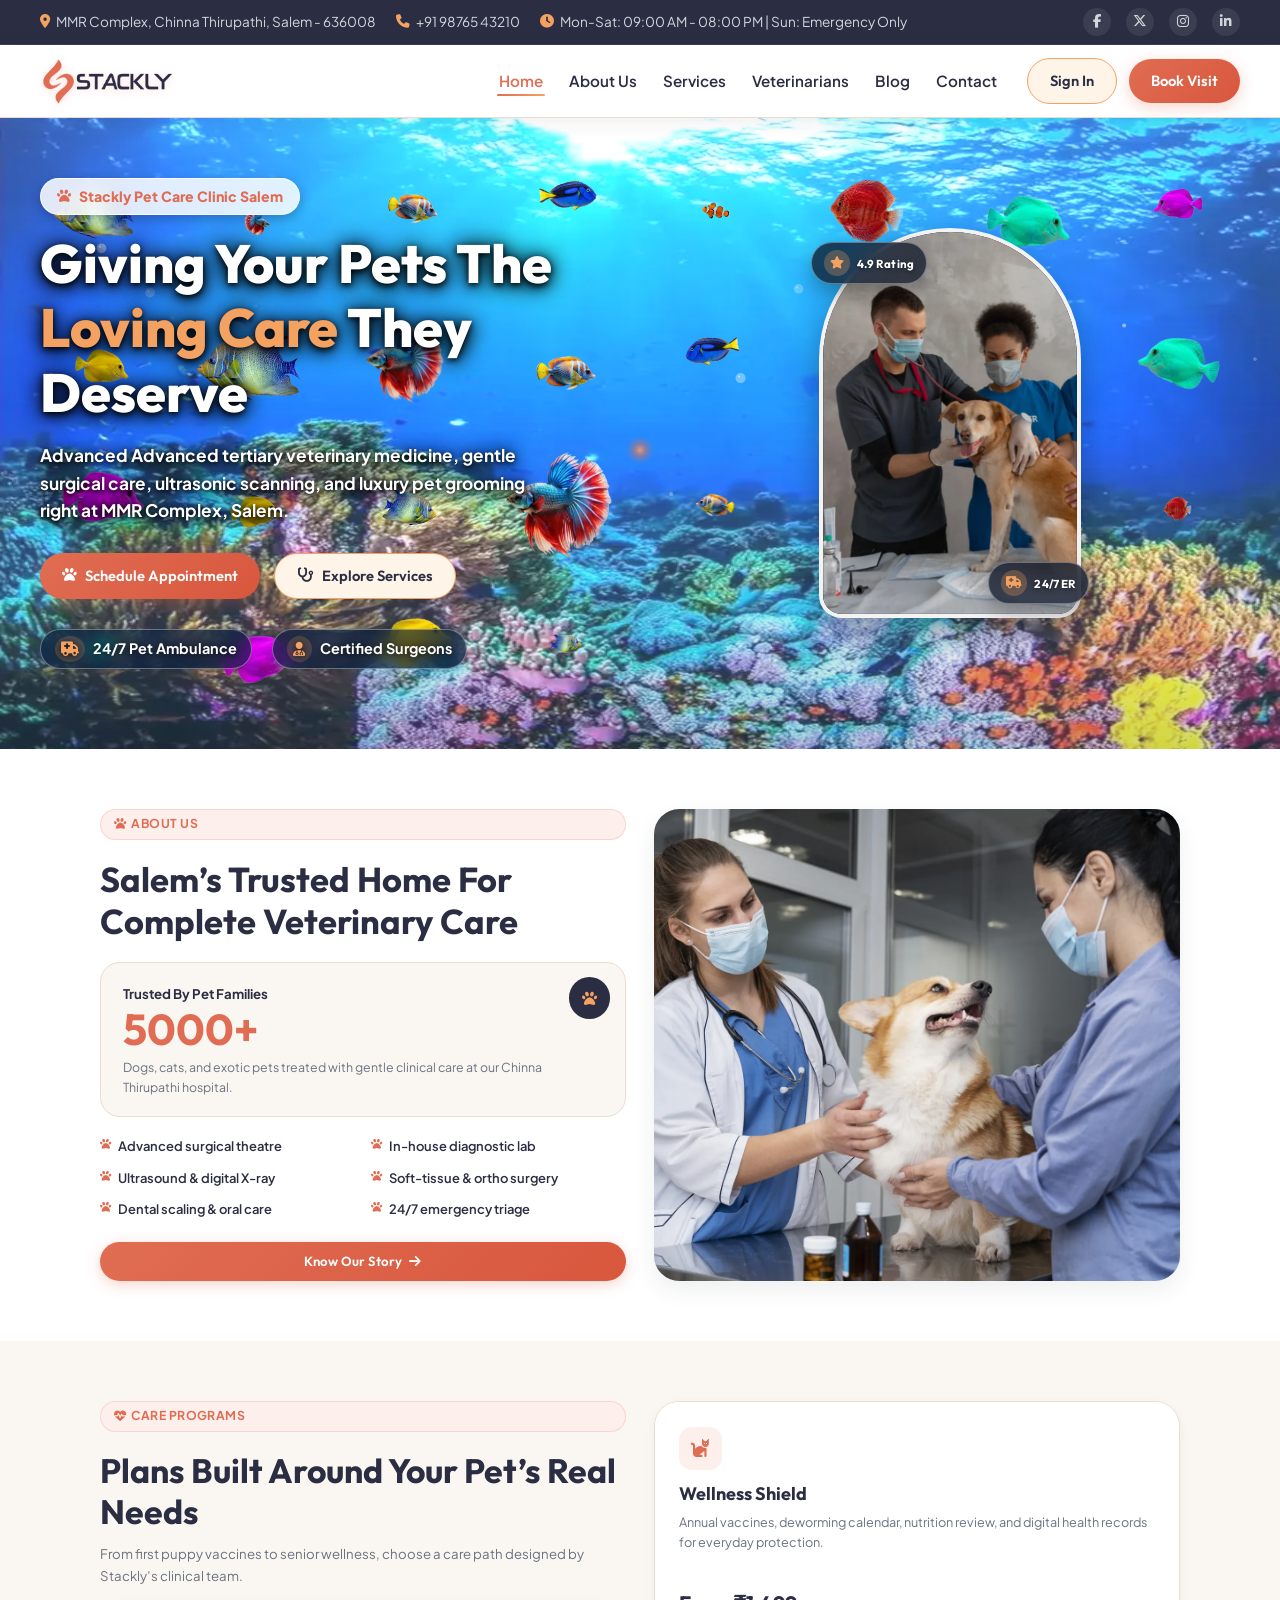
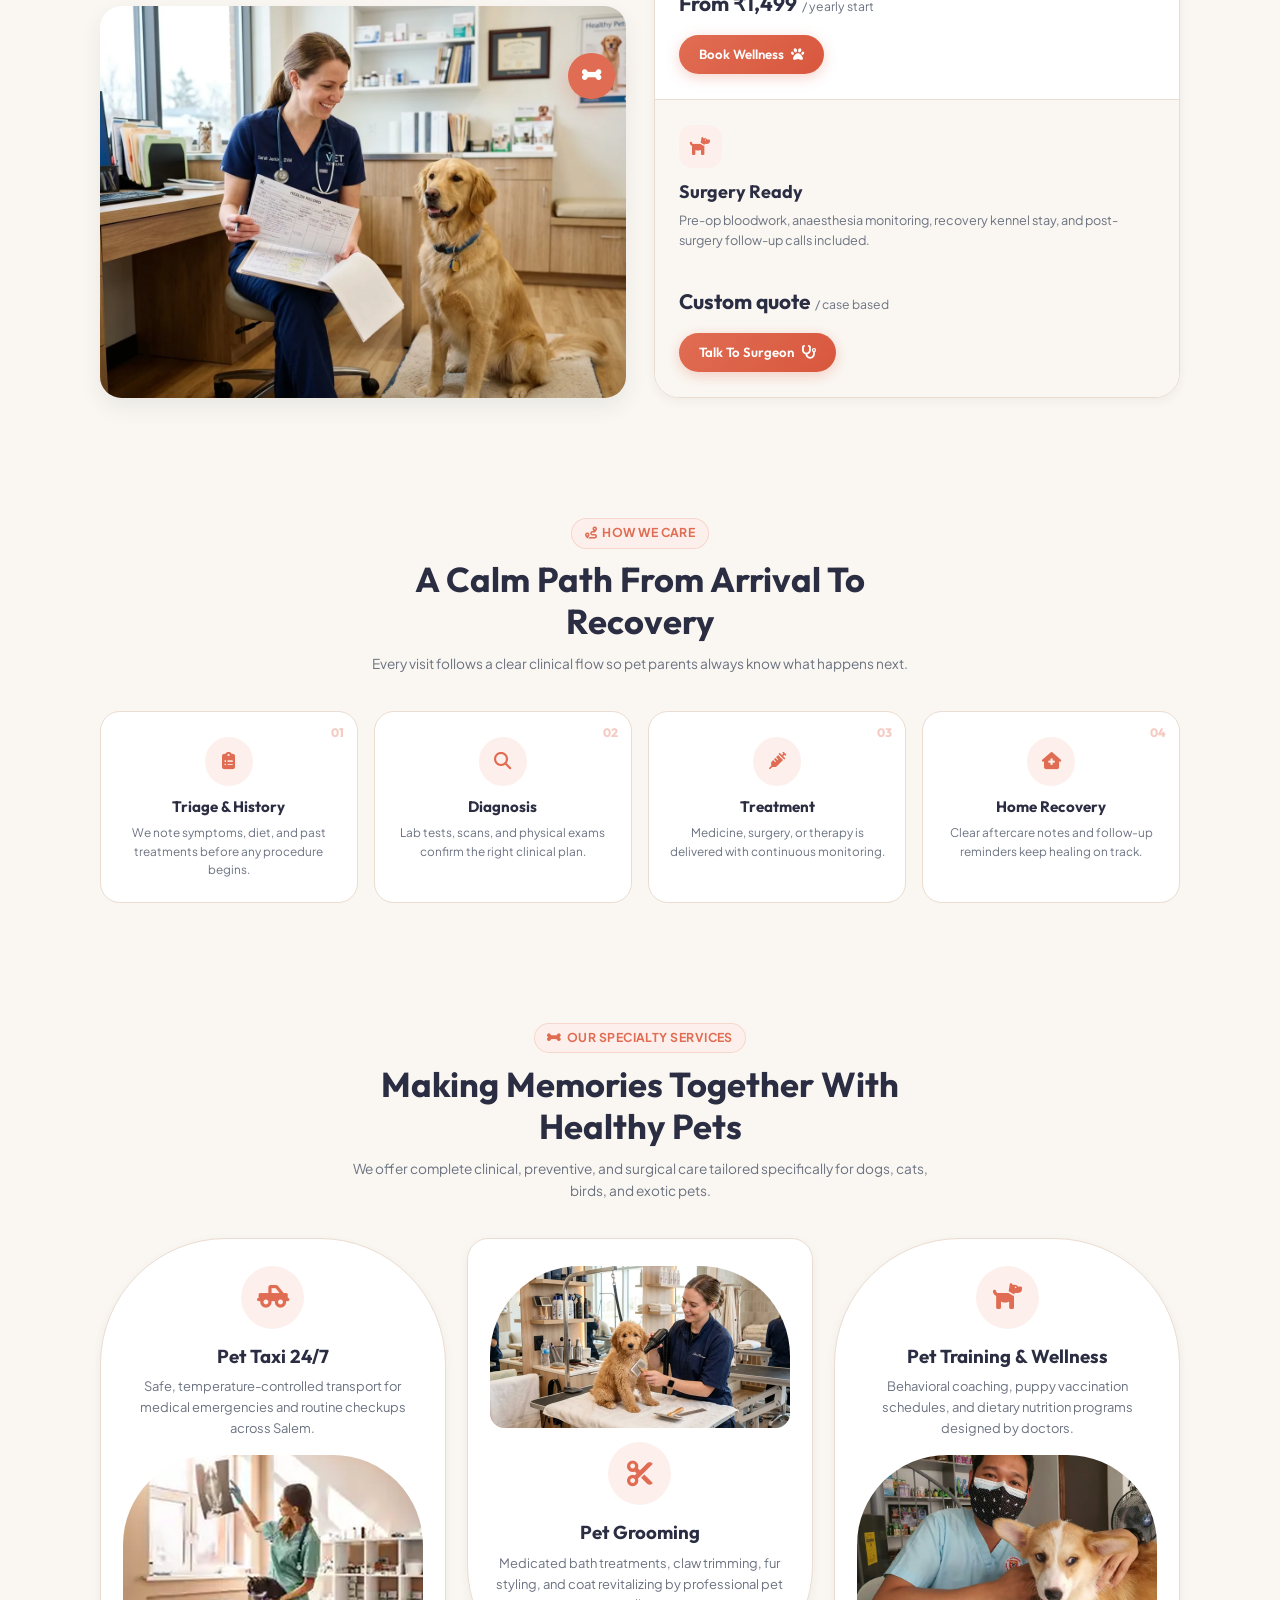
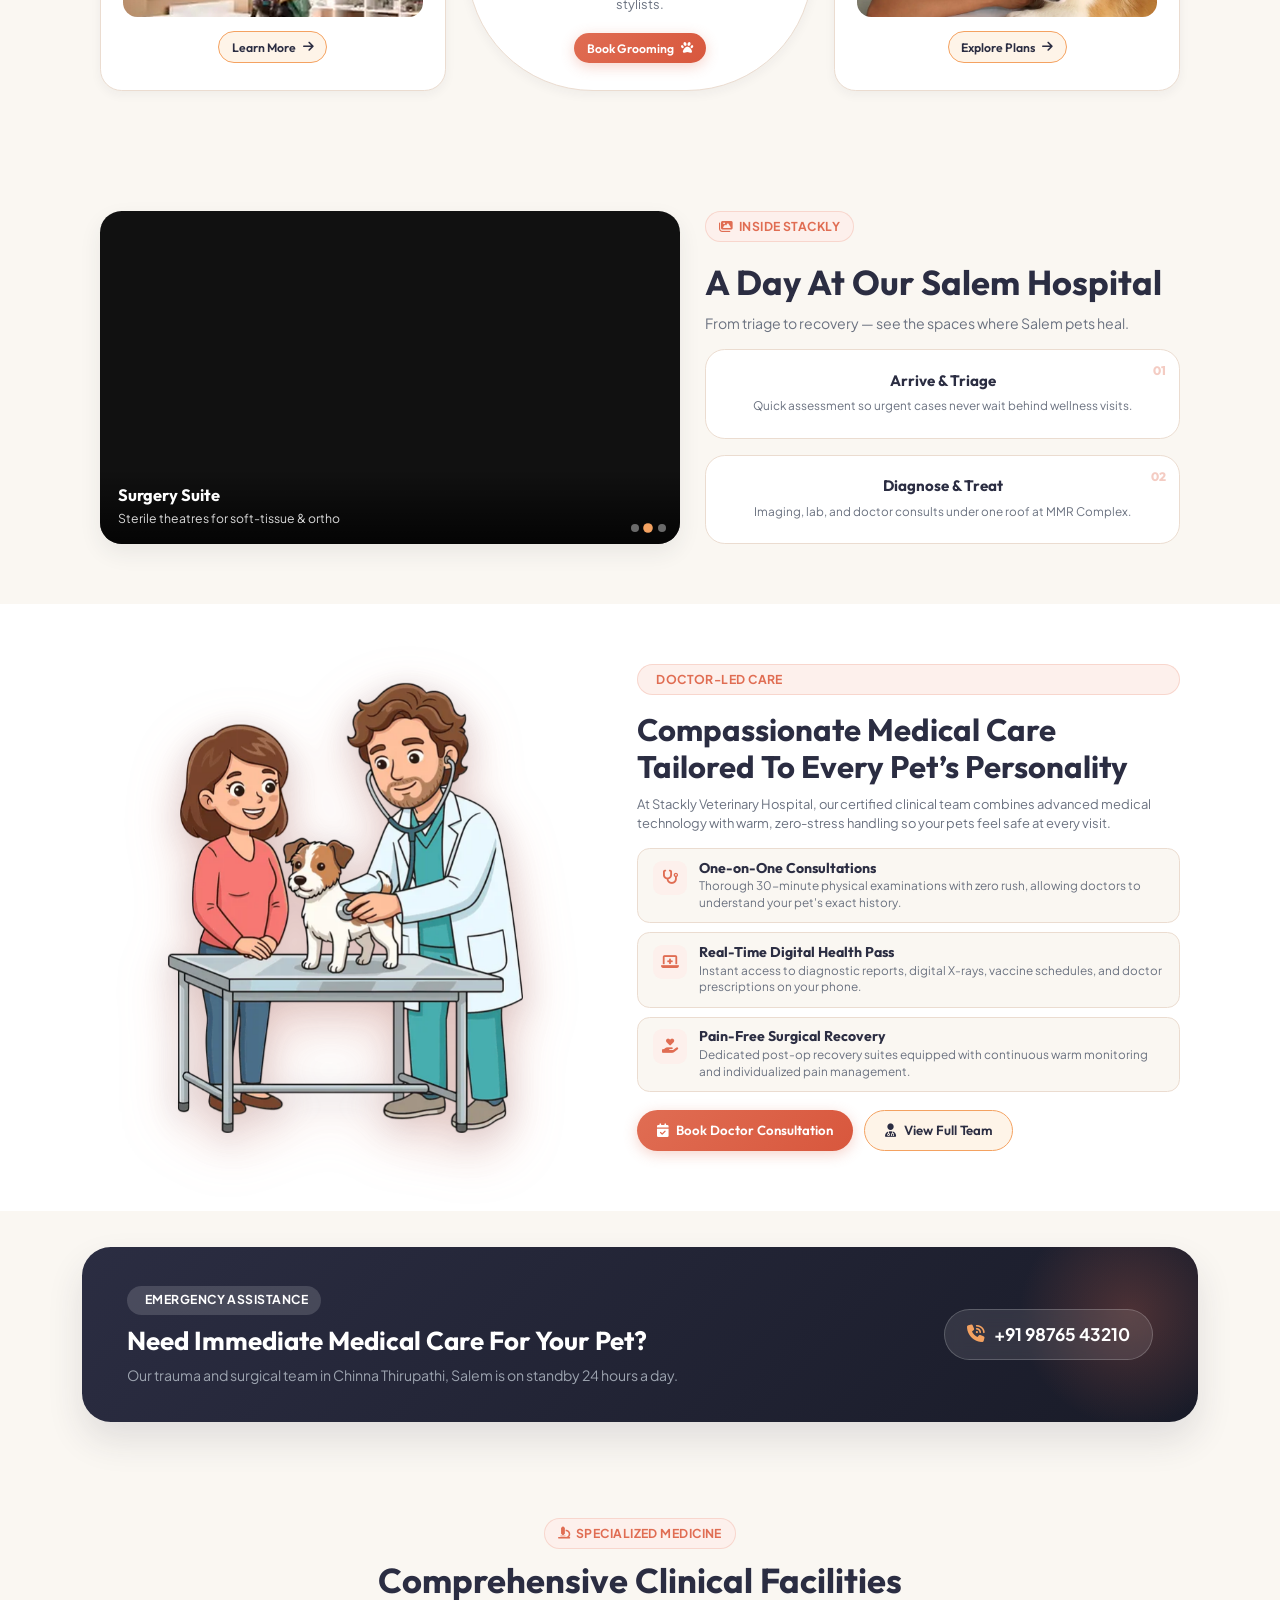
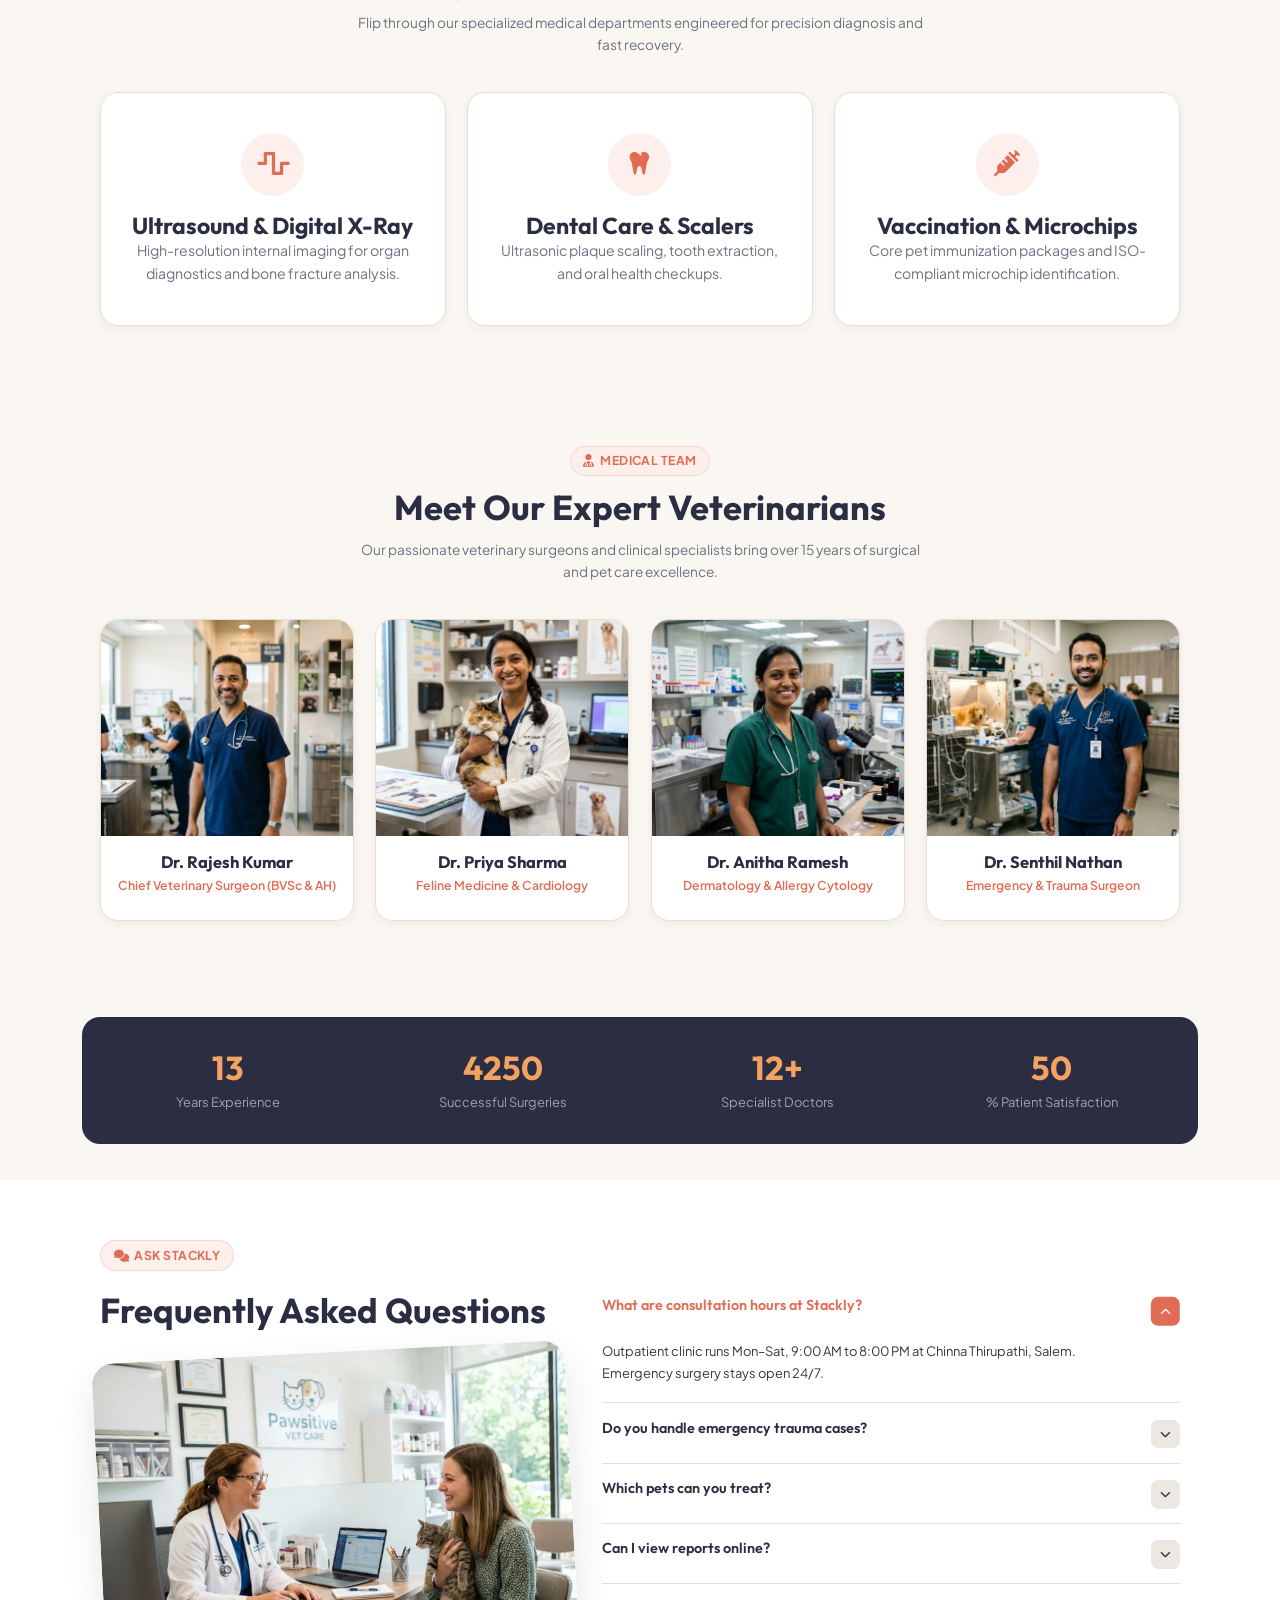
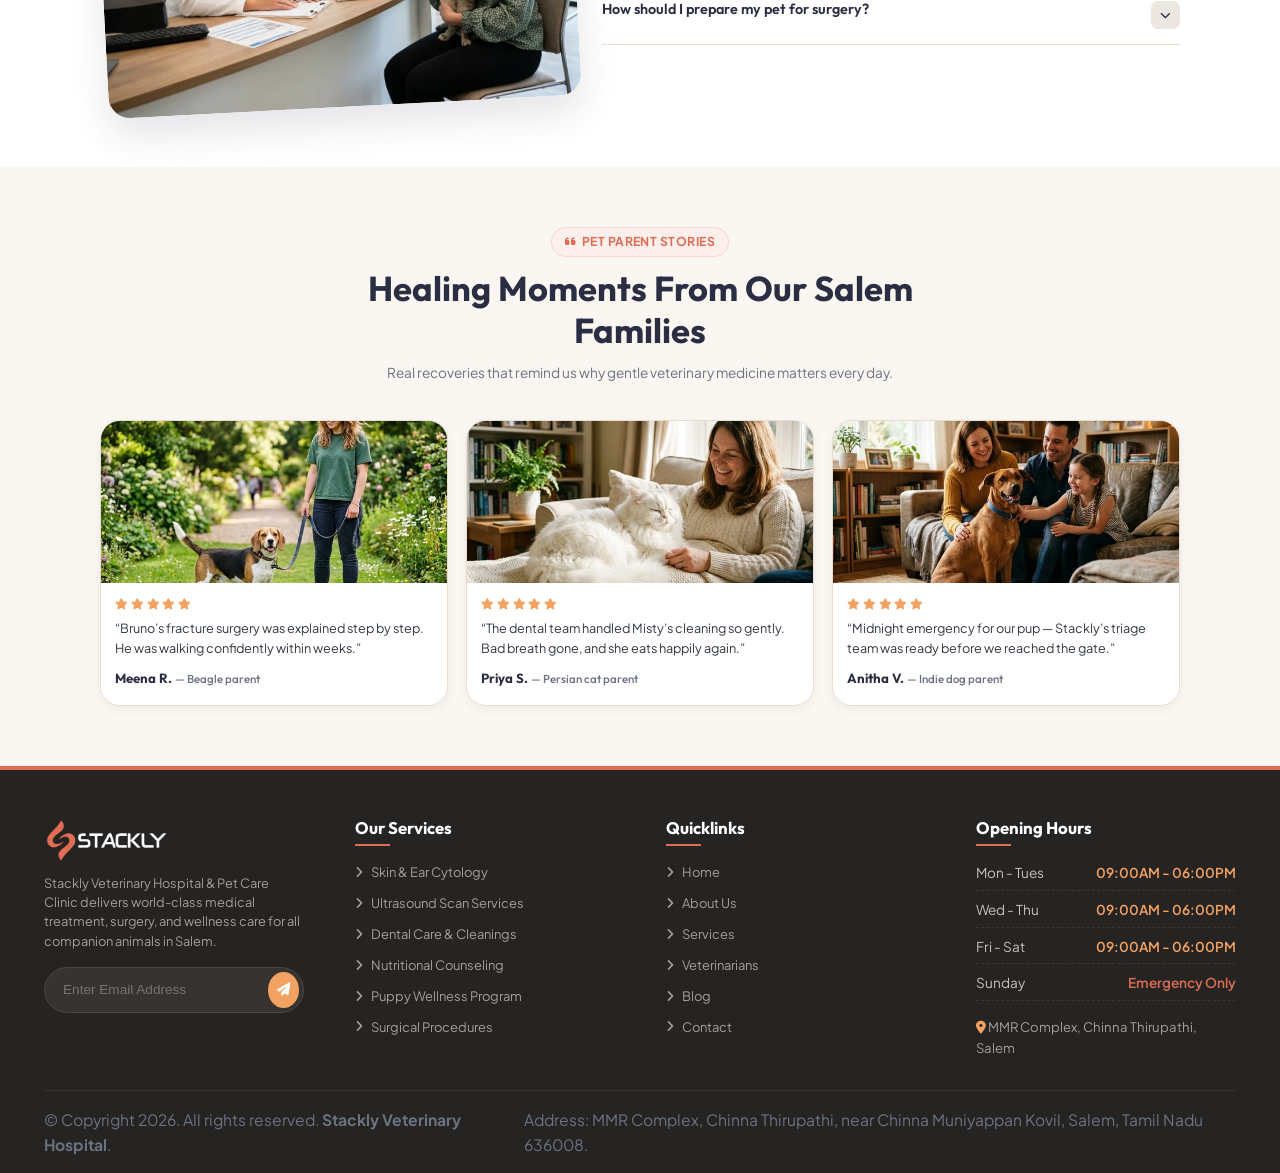
==== commit 5dda6174: "Add files via upload" ====
--- a/index.html
+++ b/index.html
@@ -6,14 +6,62 @@
   <title>Stackly | Advanced Veterinary Hospital & Pet Care Clinic</title>
   <meta name="description" content="Stackly Veterinary Hospital in Salem offers 24/7 emergency pet care, surgical procedures, ultrasound scanning, dental hygiene, and luxury pet grooming.">
   <link rel="icon" type="image/webp" href="assets/top-logo.webp">
-  
-  <!-- FontAwesome & Custom CSS -->
-  <link rel="stylesheet" href="https://cdnjs.cloudflare.com/ajax/libs/font-awesome/6.5.2/css/all.min.css">
+
+  <!-- Critical hero assets — paint in first second -->
+  <link rel="preload" as="image" href="assets/hero-aquarium11.webp" fetchpriority="high">
+  <link rel="preload" as="image" href="assets/vet doc1 (1).webp" fetchpriority="high">
+  <link rel="preload" as="image" href="assets/logo.webp">
+  <link rel="preload" as="image" href="assets/fish_4.webp">
+  <link rel="preload" as="image" href="assets/fish_5.webp">
+  <link rel="preload" as="image" href="assets/fish_6.webp">
+  <link rel="preload" as="image" href="assets/fish_blue_tang.webp">
+  <link rel="preload" as="image" href="assets/fish_clownfish.webp">
+  <link rel="preload" as="image" href="assets/fish_discus_red.webp">
+  <link rel="preload" as="image" href="assets/fish_green_tang.webp">
+  <link rel="preload" as="image" href="assets/fish_purple_tang.webp">
+  <link rel="preload" as="image" href="assets/fish_yellow_tang.webp">
+
   <link rel="stylesheet" href="style.css">
+  <!-- FontAwesome non-blocking so first paint is not stalled by CDN -->
+  <link rel="stylesheet" href="https://cdnjs.cloudflare.com/ajax/libs/font-awesome/6.5.2/css/all.min.css" media="print" onload="this.media='all'">
+  <noscript><link rel="stylesheet" href="https://cdnjs.cloudflare.com/ajax/libs/font-awesome/6.5.2/css/all.min.css"></noscript>
 </head>
 <body>
-
-  <!-- Top Notification Bar -->
+  <div id="site-preloader" class="site-preloader" aria-live="polite" aria-busy="true">
+    <div class="preloader-bg"></div>
+    <div class="preloader-waves" aria-hidden="true">
+      <span></span><span></span><span></span>
+    </div>
+    <div class="preloader-floaters" aria-hidden="true">
+      <i class="pf pf1"></i><i class="pf pf2"></i><i class="pf pf3"></i>
+      <i class="pf pf4"></i><i class="pf pf5"></i><i class="pf pf6"></i>
+    </div>
+    <div class="preloader-inner">
+      <div class="preloader-spinner" aria-hidden="true">
+        <div class="spin-halo"></div>
+        <svg class="spin-ring spin-ring-a" viewBox="0 0 120 120">
+          <circle cx="60" cy="60" r="52" pathLength="100"></circle>
+        </svg>
+        <svg class="spin-ring spin-ring-b" viewBox="0 0 120 120">
+          <circle cx="60" cy="60" r="42" pathLength="100"></circle>
+        </svg>
+        <svg class="spin-ring spin-ring-c" viewBox="0 0 120 120">
+          <circle cx="60" cy="60" r="32" pathLength="100"></circle>
+        </svg>
+        <div class="spin-core">
+          <svg class="spin-mark" viewBox="0 0 64 64" role="img" aria-hidden="true">
+            <path class="spin-heart" d="M32 54S10 40 10 24c0-8 6-14 14-14 5 0 8 3 8 3s3-3 8-3c8 0 14 6 14 14 0 16-22 30-22 30z"/>
+            <path class="spin-plus" d="M32 18v16M24 26h16"/>
+          </svg>
+        </div>
+      </div>
+      <img src="assets/logo.webp" alt="Stackly" class="preloader-logo" width="160" height="48">
+      <p class="preloader-text">Preparing gentle care<span class="preloader-dots"></span></p>
+      <div class="preloader-bar"><span></span></div>
+    </div>
+  </div>
+
+<!-- Top Notification Bar -->
   <div class="top-bar">
     <div class="container">
       <div class="top-bar-info">
@@ -71,7 +119,7 @@
   <!-- Hero Section with Feature Badges & Arched Visual -->
   <section class="hero-section">
     <div class="container hero-grid">
-      <div class="hero-content reveal-item">
+      <div class="hero-content">
         <div class="hero-badge">
           <i class="fa-solid fa-paw"></i> Stackly Pet Care Clinic Salem
         </div>
@@ -93,9 +141,9 @@
         </div>
       </div>
 
-      <div class="hero-visual reveal-item">
+      <div class="hero-visual">
         <div class="hero-image-wrapper">
-          <img src="assets/vet doc1 (1).webp" alt="Veterinarian examining Beagle dog at Stackly Clinic" width="540" height="680" loading="eager" decoding="async">
+          <img src="assets/vet doc1 (1).webp" alt="Veterinarian examining Beagle dog at Stackly Clinic" width="540" height="680" loading="eager" fetchpriority="high" decoding="async">
         </div>
 
         <div class="floating-card floating-card-1 animate-float">
@@ -241,13 +289,13 @@
           <div class="arch-card-icon"><i class="fa-solid fa-truck-pickup"></i></div>
           <h3 class="arch-card-title">Pet Taxi 24/7</h3>
           <p class="arch-card-desc">Safe, temperature-controlled transport for medical emergencies and routine checkups across Salem.</p>
-          <img src="assets/premium_photo-1661963606290-34deef08c3c2.webp" class="arch-card-img" alt="Pet Taxi Service">
+          <img src="assets/premium_photo-1661963606290-34deef08c3c2.webp" class="arch-card-img" alt="Pet Taxi Service" loading="lazy" decoding="async">
           <a href="services.html" class="btn btn-secondary btn-sm">Learn More <i class="fa-solid fa-arrow-right"></i></a>
         </div>
 
         <!-- Arched Card 2 (Inverted Top Arch) -->
         <div class="arch-card invert-arch tilt-card reveal-item">
-          <img src="assets/pet_grooming_service.webp" class="arch-card-img" alt="Pet Grooming">
+          <img src="assets/pet_grooming_service.webp" class="arch-card-img" alt="Pet Grooming" loading="lazy" decoding="async">
           <div class="arch-card-icon"><i class="fa-solid fa-scissors"></i></div>
           <h3 class="arch-card-title">Pet Grooming</h3>
           <p class="arch-card-desc">Medicated bath treatments, claw trimming, fur styling, and coat revitalizing by professional pet stylists.</p>
@@ -259,7 +307,7 @@
           <div class="arch-card-icon"><i class="fa-solid fa-dog"></i></div>
           <h3 class="arch-card-title">Pet Training & Wellness</h3>
           <p class="arch-card-desc">Behavioral coaching, puppy vaccination schedules, and dietary nutrition programs designed by doctors.</p>
-          <img src="assets/karlo-tottoc-ybZ5hRxaWS4-unsplash.webp" class="arch-card-img" alt="Pet Training">
+          <img src="assets/karlo-tottoc-ybZ5hRxaWS4-unsplash.webp" class="arch-card-img" alt="Pet Training" loading="lazy" decoding="async">
           <a href="services.html" class="btn btn-secondary btn-sm">Explore Plans <i class="fa-solid fa-arrow-right"></i></a>
         </div>
       </div>
@@ -271,15 +319,15 @@
     <div class="container tour-split">
       <div class="slideshow reveal-item" data-slideshow>
         <div class="slideshow-slide is-active">
-          <img src="assets/inside_gentle_exam.webp" alt="Gentle exam at Stackly clinic">
+          <img src="assets/inside_gentle_exam.webp" alt="Gentle exam at Stackly clinic" loading="lazy" decoding="async">
           <div class="slideshow-caption"><h3>Gentle Exams</h3><p>Low-stress handling in every consult room</p></div>
         </div>
         <div class="slideshow-slide">
-          <img src="assets/inside_surgery_suite.webp" alt="Sterile surgery suite at Stackly">
+          <img src="assets/inside_surgery_suite.webp" alt="Sterile surgery suite at Stackly" loading="lazy" decoding="async">
           <div class="slideshow-caption"><h3>Surgery Suite</h3><p>Sterile theatres for soft-tissue &amp; ortho</p></div>
         </div>
         <div class="slideshow-slide">
-          <img src="assets/inside_happy_recovery.webp" alt="Pet recovery ward at Stackly">
+          <img src="assets/inside_happy_recovery.webp" alt="Pet recovery ward at Stackly" loading="lazy" decoding="async">
           <div class="slideshow-caption"><h3>Happy Recoveries</h3><p>Quiet wards and clear home-care plans</p></div>
         </div>
         <div class="slideshow-dots" data-slideshow-dots></div>
@@ -312,7 +360,7 @@
       <!-- Left Column: Pure Feature Cutout PNG Doctor Image -->
       <div class="doctor-feature-visual reveal-item">
         <div class="doctor-visual-container">
-          <img src="assets/vet doc1.webp" alt="Stackly Lead Female Veterinarian Specialist" class="doctor-visual-img">
+          <img src="assets/vet doc1.webp" alt="Stackly Lead Female Veterinarian Specialist" class="doctor-visual-img" loading="lazy" decoding="async">
         </div>
       </div>
 
@@ -443,7 +491,7 @@
       <div class="team-grid">
         <div class="team-card reveal-item">
           <div class="team-img-box">
-            <img src="assets/dr_rajesh_kumar.webp" alt="Dr. Rajesh Kumar - Chief Veterinary Surgeon">
+            <img src="assets/dr_rajesh_kumar.webp" alt="Dr. Rajesh Kumar - Chief Veterinary Surgeon" loading="lazy" decoding="async">
             <div class="team-socials">
               <a href="404.html" aria-label="LinkedIn"><i class="fa-brands fa-linkedin-in"></i></a>
               <a href="404.html" aria-label="X"><i class="fa-brands fa-x-twitter"></i></a>
@@ -457,7 +505,7 @@
 
         <div class="team-card reveal-item">
           <div class="team-img-box">
-            <img src="assets/dr_priya_sharma.webp" alt="Dr. Priya Sharma">
+            <img src="assets/dr_priya_sharma.webp" alt="Dr. Priya Sharma" loading="lazy" decoding="async">
             <div class="team-socials">
               <a href="404.html" aria-label="LinkedIn"><i class="fa-brands fa-linkedin-in"></i></a>
               <a href="404.html" aria-label="X"><i class="fa-brands fa-x-twitter"></i></a>
@@ -471,7 +519,7 @@
 
         <div class="team-card reveal-item">
           <div class="team-img-box">
-            <img src="assets/dr_anitha_ramesh.webp" alt="Dr. Anitha Ramesh">
+            <img src="assets/dr_anitha_ramesh.webp" alt="Dr. Anitha Ramesh" loading="lazy" decoding="async">
             <div class="team-socials">
               <a href="404.html" aria-label="LinkedIn"><i class="fa-brands fa-linkedin-in"></i></a>
               <a href="404.html" aria-label="X"><i class="fa-brands fa-x-twitter"></i></a>
@@ -485,7 +533,7 @@
 
         <div class="team-card reveal-item">
           <div class="team-img-box">
-            <img src="assets/dr_senthil_nathan.webp" alt="Dr. Senthil Nathan">
+            <img src="assets/dr_senthil_nathan.webp" alt="Dr. Senthil Nathan" loading="lazy" decoding="async">
             <div class="team-socials">
               <a href="404.html" aria-label="LinkedIn"><i class="fa-brands fa-linkedin-in"></i></a>
               <a href="404.html" aria-label="X"><i class="fa-brands fa-x-twitter"></i></a>
@@ -711,6 +759,6 @@
   </footer>
 
   <!-- Scripts -->
-  <script src="script.js"></script>
+  <script src="script.js" defer></script>
 </body>
 </html>
--- a/style.css
+++ b/style.css
@@ -422,12 +422,21 @@
   font-size: 0.95rem;
 }
 
-/* Hero Section */
+/* Hero Section â€” CSS bg paints instantly (no solid-color wait for WebGL) */
 .hero-section {
   position: relative;
   padding: 60px 0 80px 0;
   overflow: hidden;
   min-height: 520px;
+  background-color: #023e8a;
+  background-image: url("assets/hero-aquarium11.webp");
+  background-size: cover;
+  background-position: center;
+  background-repeat: no-repeat;
+}
+
+.hero-section.is-aquarium-ready #hero-ripple-canvas {
+  opacity: 1;
 }
 
 #hero-ripple-canvas,
@@ -441,10 +450,19 @@
 
 #hero-ripple-canvas {
   z-index: 0;
+  opacity: 0;
+  transition: opacity 0.25s ease;
 }
 
 #hero-aquarium-canvas {
   z-index: 1;
+}
+
+@media (prefers-reduced-motion: reduce) {
+  #hero-ripple-canvas,
+  #hero-aquarium-canvas {
+    display: none !important;
+  }
 }
 
 .hero-grid {
@@ -582,7 +600,7 @@
   transform: translateZ(0);
 }
 
-/* Floating Badges — compact pills */
+/* Floating Badges â€” compact pills */
 .floating-card {
   position: absolute;
   background: rgba(15, 23, 42, 0.76);
@@ -1330,7 +1348,7 @@
     margin-left: auto;
   }
 
-  /* Full-viewport overlay — site brand colors (not purple) */
+  /* Full-viewport overlay â€” site brand colors (not purple) */
   .nav-panel {
     position: fixed;
     inset: 0;
@@ -2878,10 +2896,10 @@
 }
 
 /* =========================================================
-   Content zoom (−10%) — like Chrome Ctrl+scroll
+   Content zoom (âˆ’10%) â€” like Chrome Ctrl+scroll
    Scales WIDTH + HEIGHT together.
    Excludes: navbar, top-bar, hero-section
-   Footer: separate −10% zoom
+   Footer: separate âˆ’10% zoom
    ========================================================= */
 
 .section > .container,
@@ -4494,3 +4512,381 @@
 }
 
 
+
+/* ===== Site Preloader (max ~2s) — rich motion + warm brand bg ===== */
+html.is-preloading,
+html.is-preloading body {
+  overflow: hidden;
+}
+
+.site-preloader {
+  position: fixed;
+  inset: 0;
+  z-index: 99999;
+  display: grid;
+  place-items: center;
+  overflow: hidden;
+  background: #eef6f4;
+  transition: opacity 0.45s ease, visibility 0.45s ease, transform 0.45s ease;
+  animation: preloaderAutoHide 2s forwards;
+}
+
+.site-preloader.is-done {
+  opacity: 0;
+  visibility: hidden;
+  pointer-events: none;
+  transform: scale(1.04);
+  animation: none;
+}
+
+.preloader-bg {
+  position: absolute;
+  inset: -20%;
+  background:
+    radial-gradient(circle at 18% 22%, rgba(42, 157, 143, 0.28), transparent 42%),
+    radial-gradient(circle at 82% 78%, rgba(224, 109, 83, 0.22), transparent 46%),
+    radial-gradient(circle at 50% 45%, rgba(244, 162, 97, 0.18), transparent 50%),
+    linear-gradient(145deg, #e8f5f2 0%, #f7f3ee 40%, #fdeee6 72%, #e6f0f4 100%);
+  background-size: 140% 140%;
+  animation: preloaderBgShift 3.2s ease-in-out infinite alternate;
+}
+
+.preloader-bg::after {
+  content: "";
+  position: absolute;
+  inset: 0;
+  background:
+    repeating-linear-gradient(
+      -18deg,
+      transparent 0 18px,
+      rgba(43, 45, 66, 0.02) 18px 19px
+    );
+  animation: preloaderGrain 8s linear infinite;
+  pointer-events: none;
+}
+
+.preloader-waves {
+  position: absolute;
+  inset: auto 0 0;
+  height: 42%;
+  pointer-events: none;
+}
+
+.preloader-waves span {
+  position: absolute;
+  left: -10%;
+  width: 120%;
+  height: 120px;
+  border-radius: 45% 55% 50% 50%;
+  opacity: 0.22;
+  animation: preloaderWave 3.6s ease-in-out infinite;
+}
+
+.preloader-waves span:nth-child(1) {
+  bottom: -30px;
+  background: rgba(42, 157, 143, 0.28);
+  animation-duration: 3.2s;
+}
+
+.preloader-waves span:nth-child(2) {
+  bottom: -50px;
+  background: rgba(224, 109, 83, 0.22);
+  animation-duration: 4.1s;
+  animation-delay: -1s;
+}
+
+.preloader-waves span:nth-child(3) {
+  bottom: -70px;
+  background: rgba(244, 162, 97, 0.2);
+  animation-duration: 4.8s;
+  animation-delay: -2s;
+}
+
+.preloader-floaters {
+  position: absolute;
+  inset: 0;
+  pointer-events: none;
+  overflow: hidden;
+}
+
+.preloader-floaters .pf {
+  position: absolute;
+  display: block;
+  width: 14px;
+  height: 14px;
+  border-radius: 50%;
+  background: rgba(42, 157, 143, 0.35);
+  animation: preloaderFloat 4.5s ease-in-out infinite;
+}
+
+.preloader-floaters .pf::before {
+  content: "";
+  position: absolute;
+  inset: -2px;
+  border-radius: inherit;
+  border: 1px solid rgba(43, 45, 66, 0.12);
+}
+
+.pf1 { left: 12%; bottom: 8%; width: 10px; height: 10px; animation-delay: 0s; }
+.pf2 { left: 28%; bottom: 2%; width: 16px; height: 16px; animation-delay: -0.6s; background: rgba(224, 109, 83, 0.4); }
+.pf3 { left: 48%; bottom: 10%; width: 8px; height: 8px; animation-delay: -1.2s; }
+.pf4 { left: 62%; bottom: 4%; width: 12px; height: 12px; animation-delay: -1.8s; background: rgba(244, 162, 97, 0.45); }
+.pf5 { left: 78%; bottom: 12%; width: 18px; height: 18px; animation-delay: -2.4s; background: rgba(42, 157, 143, 0.3); }
+.pf6 { left: 88%; bottom: 6%; width: 9px; height: 9px; animation-delay: -3s; background: rgba(224, 109, 83, 0.35); }
+
+.preloader-inner {
+  position: relative;
+  z-index: 2;
+  display: flex;
+  flex-direction: column;
+  align-items: center;
+  gap: 16px;
+  padding: 28px 24px;
+  text-align: center;
+}
+
+/* Multi-arc spinner + heart/medical mark (no emoji) */
+.preloader-spinner {
+  position: relative;
+  width: 132px;
+  height: 132px;
+  display: grid;
+  place-items: center;
+  margin-bottom: 4px;
+}
+
+.spin-halo {
+  position: absolute;
+  inset: -8px;
+  border-radius: 50%;
+  background: radial-gradient(circle, rgba(42, 157, 143, 0.22), transparent 68%);
+  animation: spinHalo 1.6s ease-in-out infinite;
+}
+
+.spin-ring {
+  position: absolute;
+  inset: 0;
+  width: 100%;
+  height: 100%;
+  fill: none;
+  overflow: visible;
+}
+
+.spin-ring circle {
+  fill: none;
+  stroke-linecap: round;
+  transform-origin: 50% 50%;
+}
+
+.spin-ring-a {
+  animation: spinSweep 1.8s linear infinite;
+}
+
+.spin-ring-a circle {
+  stroke: #2a9d8f;
+  stroke-width: 3.5;
+  stroke-dasharray: 28 72;
+  filter: drop-shadow(0 0 6px rgba(42, 157, 143, 0.45));
+}
+
+.spin-ring-b {
+  animation: spinSweepRev 2.4s linear infinite;
+}
+
+.spin-ring-b circle {
+  stroke: #e06d53;
+  stroke-width: 3;
+  stroke-dasharray: 18 82;
+  filter: drop-shadow(0 0 5px rgba(224, 109, 83, 0.4));
+}
+
+.spin-ring-c {
+  animation: spinSweep 3.2s ease-in-out infinite;
+}
+
+.spin-ring-c circle {
+  stroke: #f4a261;
+  stroke-width: 2.5;
+  stroke-dasharray: 12 40 8 40;
+  opacity: 0.95;
+}
+
+.spin-core {
+  position: relative;
+  z-index: 2;
+  width: 58px;
+  height: 58px;
+  border-radius: 50%;
+  display: grid;
+  place-items: center;
+  background:
+    radial-gradient(circle at 35% 30%, rgba(255, 255, 255, 0.9), transparent 55%),
+    linear-gradient(145deg, #ffffff, #fde8df);
+  border: 1px solid rgba(224, 109, 83, 0.22);
+  box-shadow:
+    0 10px 28px rgba(43, 45, 66, 0.12),
+    inset 0 1px 0 rgba(255, 255, 255, 0.9);
+  animation: spinCorePulse 1.3s ease-in-out infinite;
+}
+
+.spin-mark {
+  width: 34px;
+  height: 34px;
+  overflow: visible;
+}
+
+.spin-heart {
+  fill: #e06d53;
+  stroke: #ffd6aa;
+  stroke-width: 1.5;
+  transform-origin: 32px 34px;
+  animation: spinHeartBeat 1.15s ease-in-out infinite;
+}
+
+.spin-plus {
+  fill: none;
+  stroke: #ffffff;
+  stroke-width: 3.2;
+  stroke-linecap: round;
+  animation: spinPlusGlow 1.15s ease-in-out infinite;
+}
+
+.preloader-logo {
+  width: min(190px, 58vw);
+  height: auto;
+  filter: drop-shadow(0 8px 18px rgba(43, 45, 66, 0.12));
+  animation: preloaderLogo 1.35s ease-in-out infinite;
+}
+
+.preloader-text {
+  margin: 0;
+  color: #2b2d42;
+  font-family: var(--font-heading);
+  font-size: 1rem;
+  letter-spacing: 0.06em;
+  text-shadow: none;
+  animation: preloaderTextGlow 1.6s ease-in-out infinite;
+}
+
+.preloader-dots::after {
+  content: "";
+  display: inline-block;
+  width: 1.4em;
+  text-align: left;
+  animation: preloaderDots 1.2s steps(4, end) infinite;
+}
+
+.preloader-bar {
+  width: min(220px, 64vw);
+  height: 5px;
+  border-radius: 999px;
+  background: rgba(43, 45, 66, 0.1);
+  overflow: hidden;
+  box-shadow: inset 0 0 0 1px rgba(43, 45, 66, 0.06);
+}
+
+.preloader-bar span {
+  display: block;
+  height: 100%;
+  width: 42%;
+  border-radius: inherit;
+  background: linear-gradient(90deg, #e06d53, #f4a261, #ffd6aa, #f4a261, #e06d53);
+  background-size: 220% 100%;
+  animation: preloaderBar 1s ease-in-out infinite;
+}
+
+@keyframes preloaderBgShift {
+  0% { transform: translate3d(-2%, -1%, 0) scale(1); filter: hue-rotate(0deg); }
+  100% { transform: translate3d(2%, 1.5%, 0) scale(1.06); filter: hue-rotate(12deg); }
+}
+
+@keyframes preloaderGrain {
+  to { transform: translate3d(-12px, 8px, 0); }
+}
+
+@keyframes preloaderWave {
+  0%, 100% { transform: translateX(0) scaleY(1); }
+  50% { transform: translateX(-4%) scaleY(1.08); }
+}
+
+@keyframes preloaderFloat {
+  0% { transform: translate3d(0, 0, 0) scale(0.7); opacity: 0; }
+  15% { opacity: 0.85; }
+  100% { transform: translate3d(12px, -110vh, 0) scale(1.15); opacity: 0; }
+}
+
+@keyframes spinSweep {
+  to { transform: rotate(360deg); }
+}
+
+@keyframes spinSweepRev {
+  to { transform: rotate(-360deg); }
+}
+
+@keyframes spinHalo {
+  0%, 100% { transform: scale(0.92); opacity: 0.55; }
+  50% { transform: scale(1.12); opacity: 1; }
+}
+
+@keyframes spinCorePulse {
+  0%, 100% { transform: scale(1); }
+  50% { transform: scale(1.06); }
+}
+
+@keyframes spinHeartBeat {
+  0%, 100% { transform: scale(1); }
+  35% { transform: scale(1.1); }
+  55% { transform: scale(0.96); }
+  75% { transform: scale(1.06); }
+}
+
+@keyframes spinPlusGlow {
+  0%, 100% { stroke: #ffffff; opacity: 0.9; }
+  50% { stroke: #fff8f0; opacity: 1; }
+}
+
+@keyframes preloaderLogo {
+  0%, 100% { transform: translateY(0) scale(1); }
+  50% { transform: translateY(-7px) scale(1.03); }
+}
+
+@keyframes preloaderTextGlow {
+  0%, 100% { opacity: 0.78; letter-spacing: 0.05em; }
+  50% { opacity: 1; letter-spacing: 0.09em; }
+}
+
+@keyframes preloaderDots {
+  0% { content: ""; }
+  25% { content: "."; }
+  50% { content: ".."; }
+  75% { content: "..."; }
+}
+
+@keyframes preloaderBar {
+  0% { transform: translateX(-130%); background-position: 0% 50%; }
+  100% { transform: translateX(260%); background-position: 100% 50%; }
+}
+
+@keyframes preloaderAutoHide {
+  0%, 82% { opacity: 1; visibility: visible; transform: scale(1); }
+  100% { opacity: 0; visibility: hidden; pointer-events: none; transform: scale(1.05); }
+}
+
+@media (prefers-reduced-motion: reduce) {
+  .site-preloader,
+  .preloader-bg,
+  .preloader-bg::after,
+  .preloader-waves span,
+  .preloader-floaters .pf,
+  .spin-halo,
+  .spin-ring,
+  .spin-core,
+  .spin-heart,
+  .spin-plus,
+  .preloader-logo,
+  .preloader-text,
+  .preloader-dots::after,
+  .preloader-bar span {
+    animation: none !important;
+  }
+}
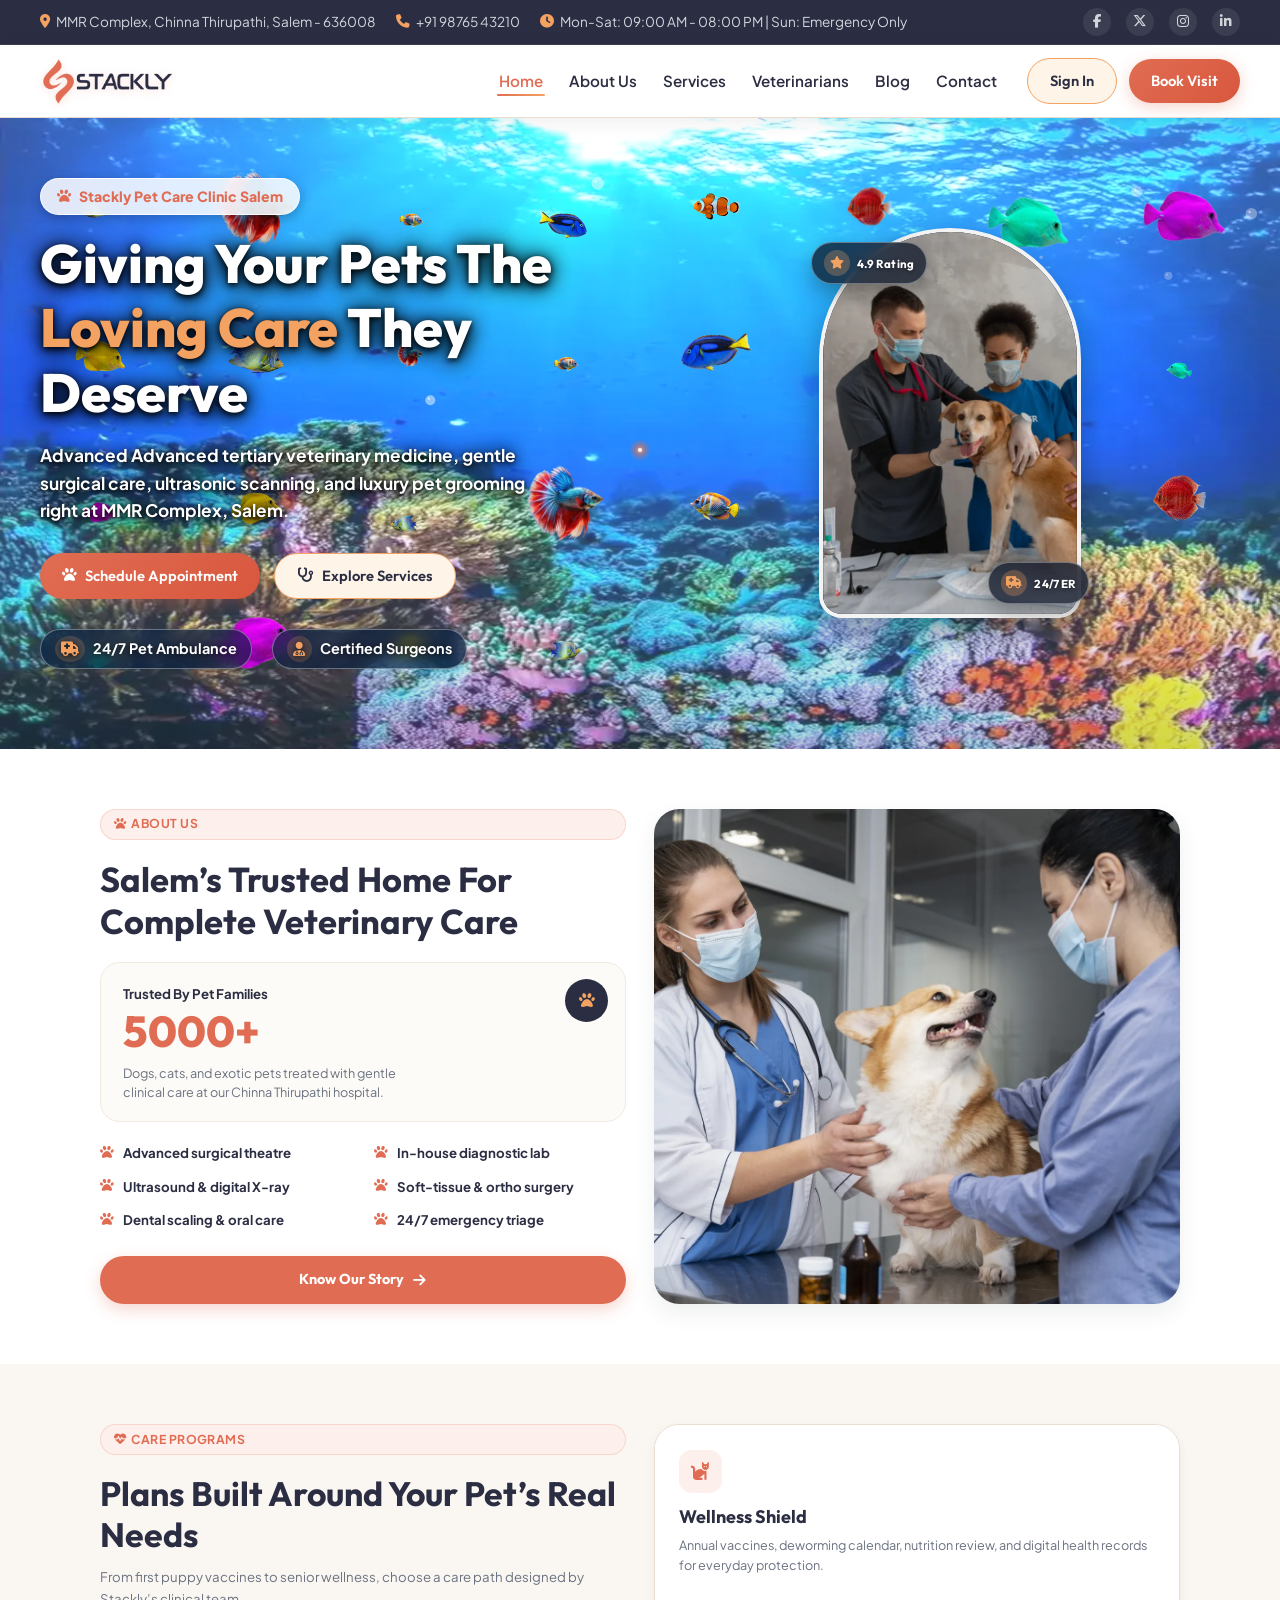
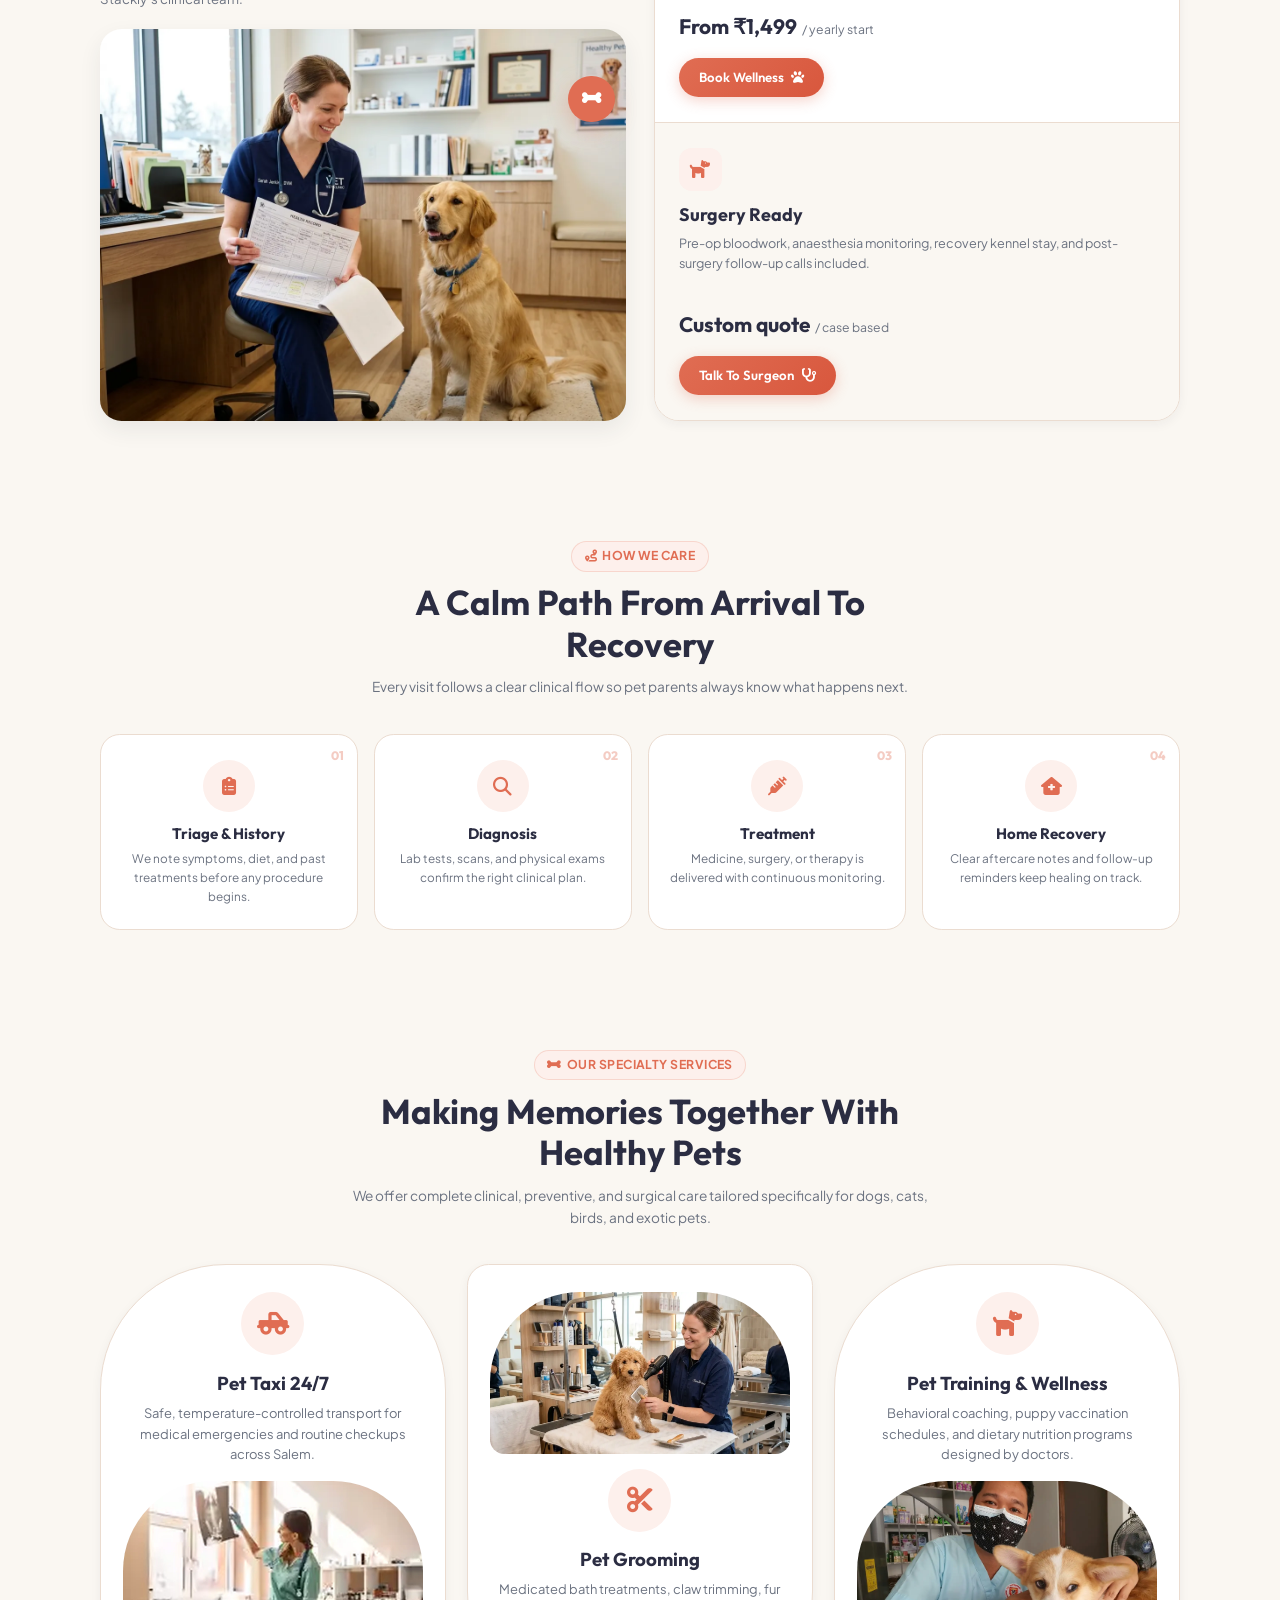
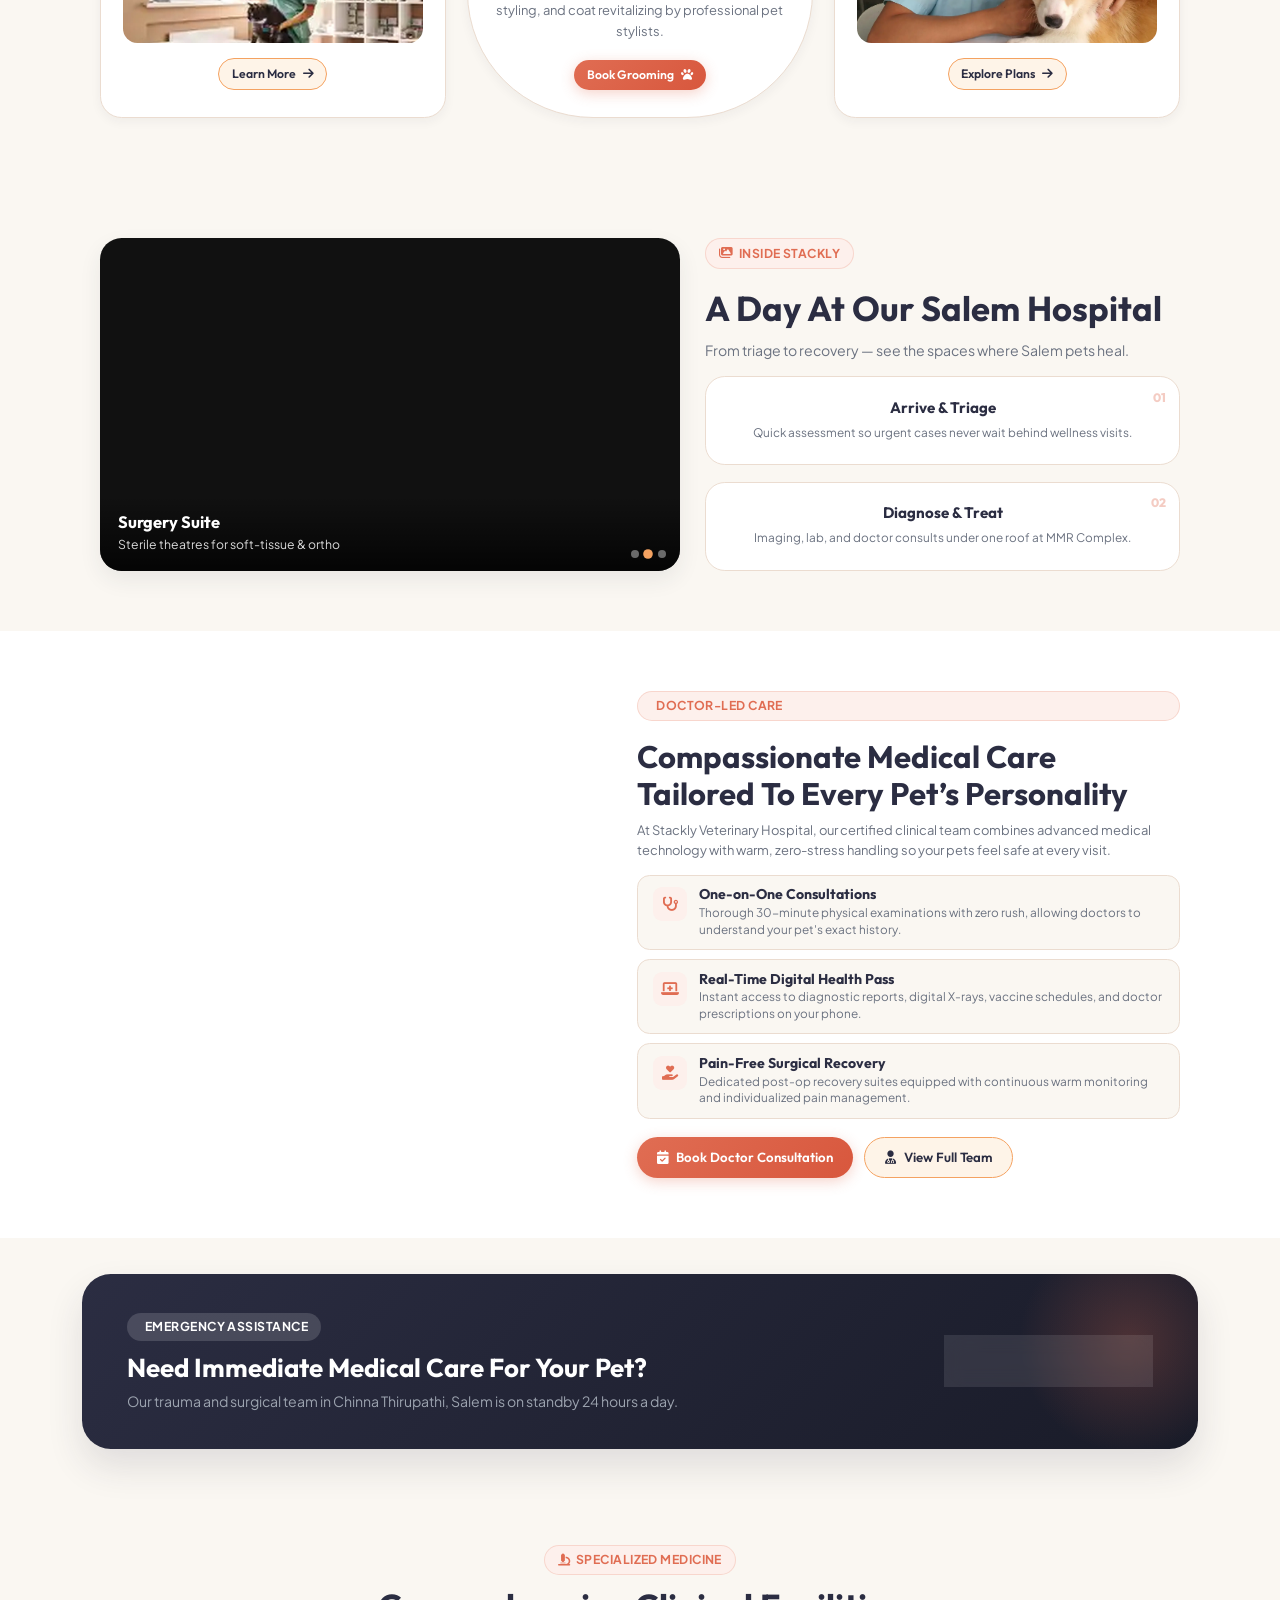
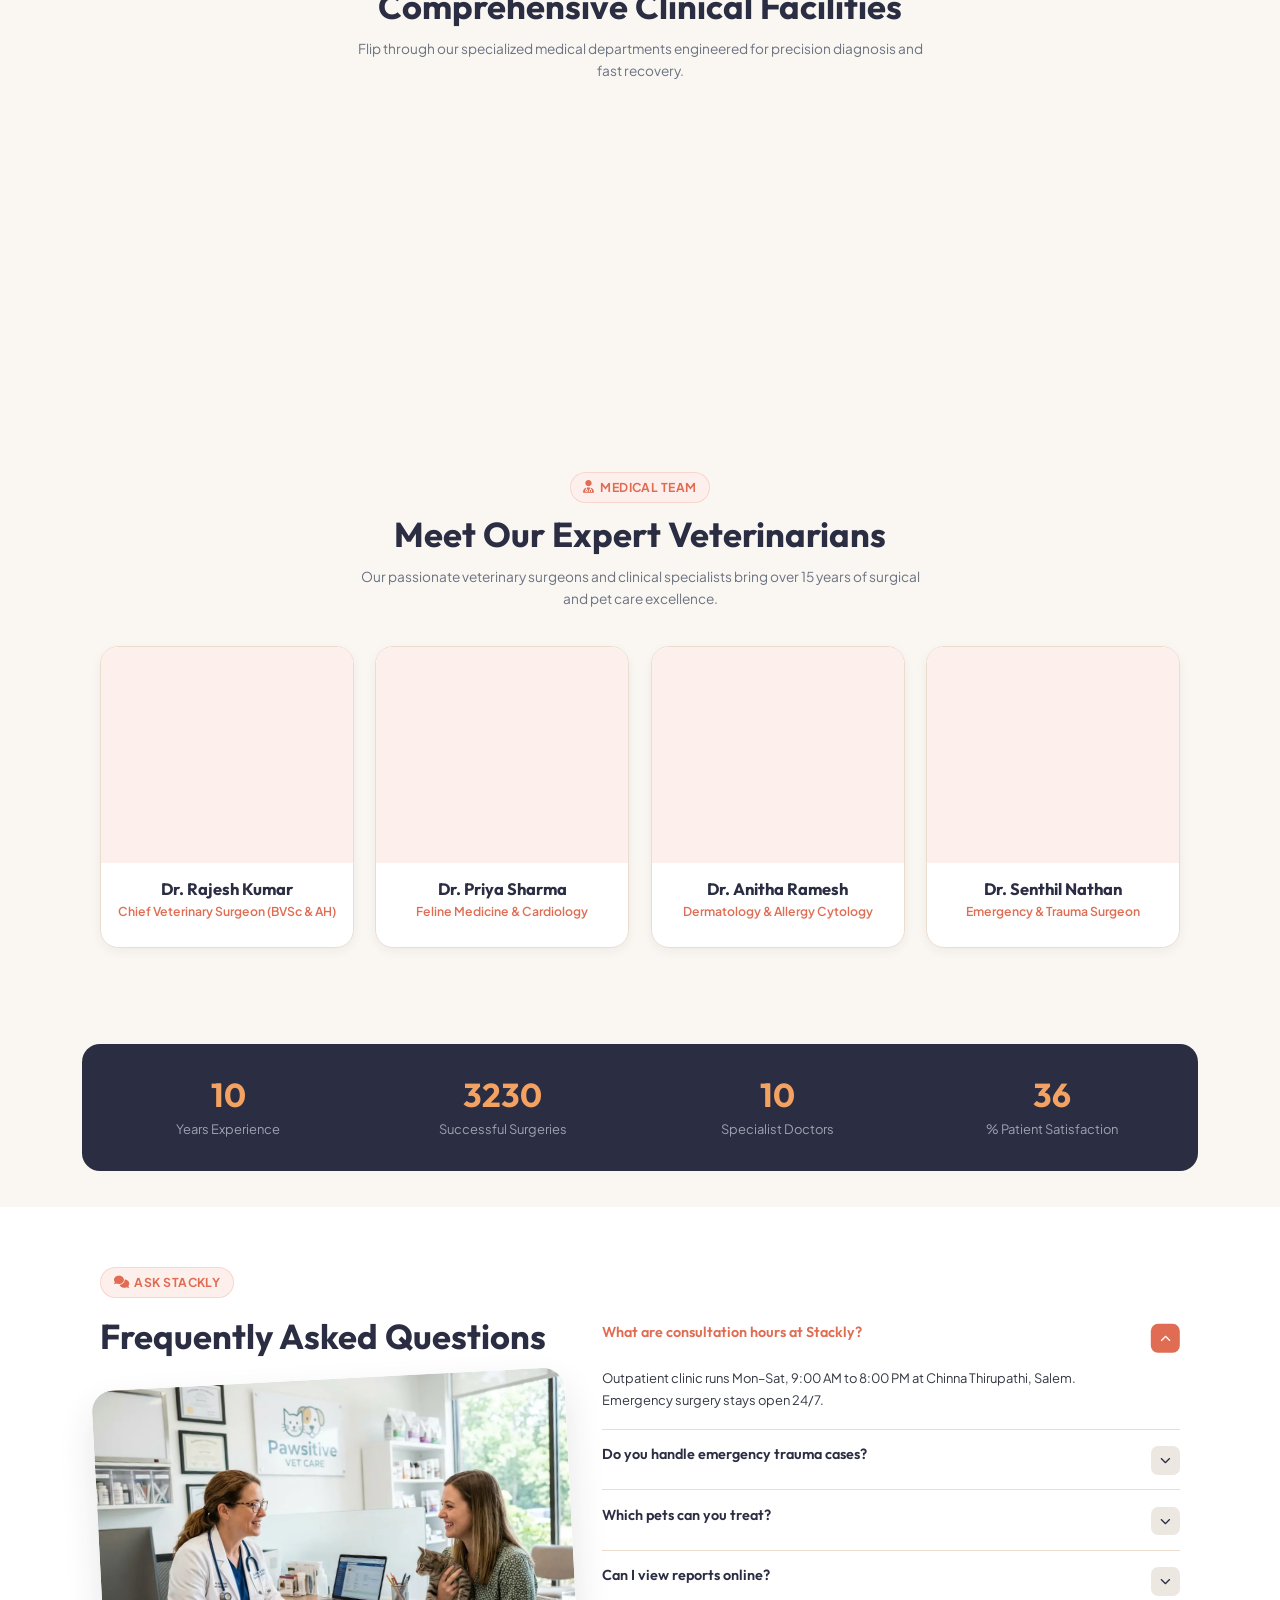
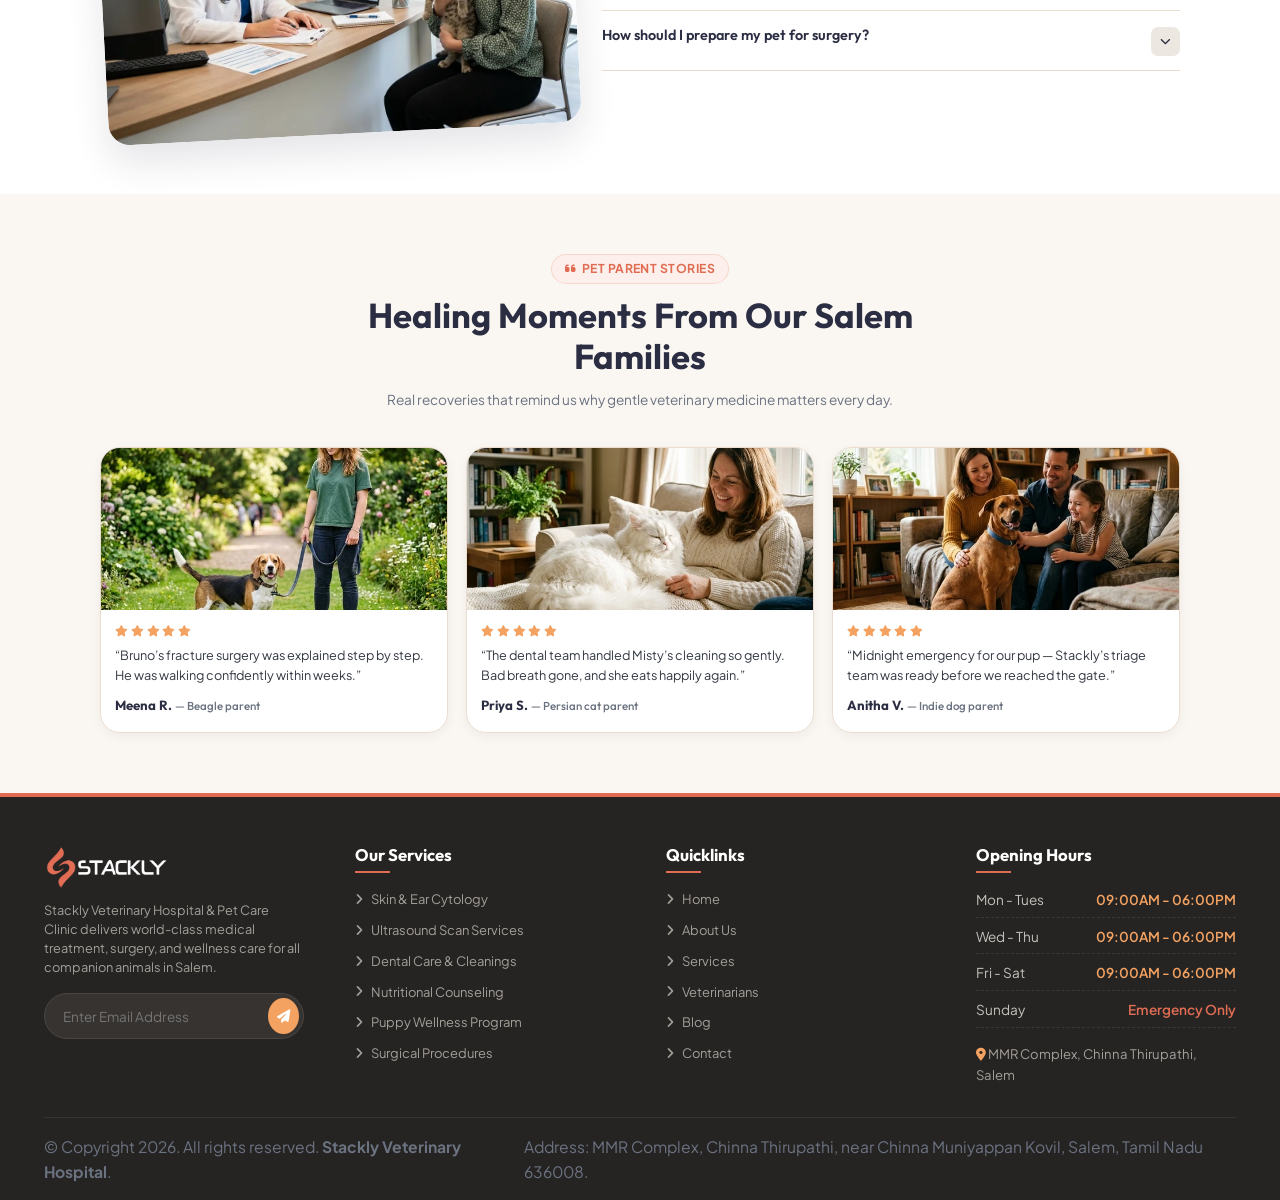
==== commit 1b00352e: "Add files via upload" ====
--- a/index.html
+++ b/index.html
@@ -27,41 +27,41 @@
   <noscript><link rel="stylesheet" href="https://cdnjs.cloudflare.com/ajax/libs/font-awesome/6.5.2/css/all.min.css"></noscript>
 </head>
 <body>
-  <div id="site-preloader" class="site-preloader" aria-live="polite" aria-busy="true">
-    <div class="preloader-bg"></div>
-    <div class="preloader-waves" aria-hidden="true">
-      <span></span><span></span><span></span>
-    </div>
-    <div class="preloader-floaters" aria-hidden="true">
-      <i class="pf pf1"></i><i class="pf pf2"></i><i class="pf pf3"></i>
-      <i class="pf pf4"></i><i class="pf pf5"></i><i class="pf pf6"></i>
-    </div>
-    <div class="preloader-inner">
-      <div class="preloader-spinner" aria-hidden="true">
-        <div class="spin-halo"></div>
-        <svg class="spin-ring spin-ring-a" viewBox="0 0 120 120">
-          <circle cx="60" cy="60" r="52" pathLength="100"></circle>
-        </svg>
-        <svg class="spin-ring spin-ring-b" viewBox="0 0 120 120">
-          <circle cx="60" cy="60" r="42" pathLength="100"></circle>
-        </svg>
-        <svg class="spin-ring spin-ring-c" viewBox="0 0 120 120">
-          <circle cx="60" cy="60" r="32" pathLength="100"></circle>
-        </svg>
-        <div class="spin-core">
-          <svg class="spin-mark" viewBox="0 0 64 64" role="img" aria-hidden="true">
-            <path class="spin-heart" d="M32 54S10 40 10 24c0-8 6-14 14-14 5 0 8 3 8 3s3-3 8-3c8 0 14 6 14 14 0 16-22 30-22 30z"/>
-            <path class="spin-plus" d="M32 18v16M24 26h16"/>
-          </svg>
-        </div>
-      </div>
-      <img src="assets/logo.webp" alt="Stackly" class="preloader-logo" width="160" height="48">
-      <p class="preloader-text">Preparing gentle care<span class="preloader-dots"></span></p>
-      <div class="preloader-bar"><span></span></div>
-    </div>
+  <div id="site-preloader" class="site-preloader" aria-live="polite" aria-busy="true">
+    <div class="preloader-bg"></div>
+    <div class="preloader-waves" aria-hidden="true">
+      <span></span><span></span><span></span>
+    </div>
+    <div class="preloader-floaters" aria-hidden="true">
+      <i class="pf pf1"></i><i class="pf pf2"></i><i class="pf pf3"></i>
+      <i class="pf pf4"></i><i class="pf pf5"></i><i class="pf pf6"></i>
+    </div>
+    <div class="preloader-inner">
+      <div class="preloader-spinner" aria-hidden="true">
+        <div class="spin-halo"></div>
+        <svg class="spin-ring spin-ring-a" viewBox="0 0 120 120">
+          <circle cx="60" cy="60" r="52" pathLength="100"></circle>
+        </svg>
+        <svg class="spin-ring spin-ring-b" viewBox="0 0 120 120">
+          <circle cx="60" cy="60" r="42" pathLength="100"></circle>
+        </svg>
+        <svg class="spin-ring spin-ring-c" viewBox="0 0 120 120">
+          <circle cx="60" cy="60" r="32" pathLength="100"></circle>
+        </svg>
+        <div class="spin-core">
+          <svg class="spin-mark" viewBox="0 0 64 64" role="img" aria-hidden="true">
+            <path class="spin-heart" d="M32 54S10 40 10 24c0-8 6-14 14-14 5 0 8 3 8 3s3-3 8-3c8 0 14 6 14 14 0 16-22 30-22 30z"/>
+            <path class="spin-plus" d="M32 18v16M24 26h16"/>
+          </svg>
+        </div>
+      </div>
+      <img src="assets/logo.webp" alt="Stackly" class="preloader-logo" width="160" height="48">
+      <p class="preloader-text">Preparing gentle care<span class="preloader-dots"></span></p>
+      <div class="preloader-bar"><span></span></div>
+    </div>
   </div>
 
-<!-- Top Notification Bar -->
+
   <div class="top-bar">
     <div class="container">
       <div class="top-bar-info">
@@ -78,8 +78,8 @@
     </div>
   </div>
 
-  <!-- Header / Navigation Bar -->
-    <header class="navbar">
+
+  <header class="navbar">
     <div class="container navbar-bar">
       <a href="index.html" class="brand-logo">
         <img src="assets/logo.webp" alt="Stackly Veterinary Hospital Logo">
@@ -116,7 +116,7 @@
     </div>
   </header>
 
-  <!-- Hero Section with Feature Badges & Arched Visual -->
+
   <section class="hero-section">
     <div class="container hero-grid">
       <div class="hero-content">
@@ -125,7 +125,7 @@
         </div>
         <h1 class="hero-title">Giving Your Pets The <span class="shimmer-text">Loving Care</span> They Deserve</h1>
         <p class="hero-desc">Advanced Advanced tertiary veterinary medicine, gentle surgical care, ultrasonic scanning, and luxury pet grooming right at MMR Complex, Salem.</p>
-        
+
         <div class="hero-buttons">
           <a href="contact.html#book-visit" class="btn btn-primary"><i class="fa-solid fa-paw"></i> Schedule Appointment</a>
           <a href="services.html" class="btn btn-secondary"><i class="fa-solid fa-stethoscope"></i> Explore Services</a>
@@ -163,7 +163,7 @@
     </div>
   </section>
 
-  <!-- About Us — split layout (reference style, Stackly content) -->
+
   <section class="section about-split">
     <div class="container about-split-grid">
       <div class="about-split-content reveal-item">
@@ -188,7 +188,7 @@
           <li><i class="fa-solid fa-paw"></i> 24/7 emergency triage</li>
         </ul>
 
-        <a href="about.html" class="btn btn-primary">Know Our Story <i class="fa-solid fa-arrow-right"></i></a>
+        <a href="about.html" class="btn btn-primary btn-about-cta">Know Our Story <i class="fa-solid fa-arrow-right"></i></a>
       </div>
 
       <div class="about-split-media reveal-item">
@@ -197,7 +197,7 @@
     </div>
   </section>
 
-  <!-- Care Programs — stacked cards layout -->
+
   <section class="section bg-light care-programs">
     <div class="container care-programs-grid">
       <div class="care-programs-left reveal-item">
@@ -236,7 +236,7 @@
     </div>
   </section>
 
-  <!-- How We Care — 4 step process -->
+
   <section class="section how-care">
     <div class="container">
       <div class="section-header reveal-item">
@@ -274,7 +274,7 @@
     </div>
   </section>
 
-  <!-- Stackly Arched Services Grid Section -->
+
   <section class="section">
     <div class="container">
       <div class="section-header reveal-item">
@@ -284,7 +284,7 @@
       </div>
 
       <div class="arch-grid">
-        <!-- Arched Card 1 -->
+
         <div class="arch-card tilt-card reveal-item">
           <div class="arch-card-icon"><i class="fa-solid fa-truck-pickup"></i></div>
           <h3 class="arch-card-title">Pet Taxi 24/7</h3>
@@ -293,7 +293,7 @@
           <a href="services.html" class="btn btn-secondary btn-sm">Learn More <i class="fa-solid fa-arrow-right"></i></a>
         </div>
 
-        <!-- Arched Card 2 (Inverted Top Arch) -->
+
         <div class="arch-card invert-arch tilt-card reveal-item">
           <img src="assets/pet_grooming_service.webp" class="arch-card-img" alt="Pet Grooming" loading="lazy" decoding="async">
           <div class="arch-card-icon"><i class="fa-solid fa-scissors"></i></div>
@@ -302,10 +302,10 @@
           <a href="services.html" class="btn btn-primary btn-sm">Book Grooming <i class="fa-solid fa-paw"></i></a>
         </div>
 
-        <!-- Arched Card 3 -->
+
         <div class="arch-card tilt-card reveal-item">
           <div class="arch-card-icon"><i class="fa-solid fa-dog"></i></div>
-          <h3 class="arch-card-title">Pet Training & Wellness</h3>
+          <h3 class="arch-card-title">Pet Training &amp; Wellness</h3>
           <p class="arch-card-desc">Behavioral coaching, puppy vaccination schedules, and dietary nutrition programs designed by doctors.</p>
           <img src="assets/karlo-tottoc-ybZ5hRxaWS4-unsplash.webp" class="arch-card-img" alt="Pet Training" loading="lazy" decoding="async">
           <a href="services.html" class="btn btn-secondary btn-sm">Explore Plans <i class="fa-solid fa-arrow-right"></i></a>
@@ -314,7 +314,7 @@
     </div>
   </section>
 
-  <!-- Hospital moments slideshow -->
+
   <section class="section bg-light">
     <div class="container tour-split">
       <div class="slideshow reveal-item" data-slideshow>
@@ -354,17 +354,17 @@
     </div>
   </section>
 
-  <!-- Specialist Doctor Feature Section (Cutout PNG + Rich Content) -->
+
   <section class="section doctor-feature-section bg-light">
     <div class="container doctor-feature-grid">
-      <!-- Left Column: Pure Feature Cutout PNG Doctor Image -->
+
       <div class="doctor-feature-visual reveal-item">
         <div class="doctor-visual-container">
           <img src="assets/vet doc1.webp" alt="Stackly Lead Female Veterinarian Specialist" class="doctor-visual-img" loading="lazy" decoding="async">
         </div>
       </div>
 
-      <!-- Right Column: Interesting Matching Height Content -->
+
       <div class="doctor-feature-content reveal-item">
         <span class="section-tag"><i class="fa-solid fa-sparkles"></i> Doctor-Led Care</span>
         <h2 class="doctor-feature-title">Compassionate Medical Care Tailored To Every Pet’s Personality</h2>
@@ -404,7 +404,7 @@
     </div>
   </section>
 
-  <!-- Emergency 24/7 Banner Section -->
+
   <section class="section-sm container">
     <div class="banner-emergency reveal-item">
       <div class="banner-content">
@@ -418,7 +418,7 @@
     </div>
   </section>
 
-  <!-- Additional Clinical Departments Flip Section -->
+
   <section class="section bg-light">
     <div class="container">
       <div class="section-header reveal-item">
@@ -428,7 +428,7 @@
       </div>
 
       <div class="arch-grid">
-        <!-- Flip Card 1 -->
+
         <div class="flip-card-container reveal-item">
           <div class="flip-card-inner">
             <div class="flip-card-front">
@@ -444,7 +444,7 @@
           </div>
         </div>
 
-        <!-- Flip Card 2 -->
+
         <div class="flip-card-container reveal-item">
           <div class="flip-card-inner">
             <div class="flip-card-front">
@@ -460,7 +460,7 @@
           </div>
         </div>
 
-        <!-- Flip Card 3 -->
+
         <div class="flip-card-container reveal-item">
           <div class="flip-card-inner">
             <div class="flip-card-front">
@@ -479,7 +479,7 @@
     </div>
   </section>
 
-  <!-- Veterinary Specialists Section -->
+
   <section class="section">
     <div class="container">
       <div class="section-header reveal-item">
@@ -548,7 +548,7 @@
     </div>
   </section>
 
-  <!-- Live Animated Hospital Statistics -->
+
   <section class="section-sm container">
     <div class="stats-bar reveal-item">
       <div class="stat-item">
@@ -570,7 +570,7 @@
     </div>
   </section>
 
-  <!-- FAQ — split layout with tilted image -->
+
   <section class="section faq-split">
     <div class="container faq-split-grid">
       <div class="faq-split-left reveal-item">
@@ -637,7 +637,7 @@
     </div>
   </section>
 
-  <!-- Pet Parent Stories -->
+
   <section class="section bg-light stories-section">
     <div class="container">
       <div class="section-header reveal-item">
@@ -683,22 +683,22 @@
     </div>
   </section>
 
-  <!-- Footer Section (Matching Reference Theme Opening Hours & Links) -->
+
   <footer class="footer">
     <div class="container">
       <div class="footer-grid">
-        <!-- Col 1: Brand Info -->
+
         <div class="footer-col footer-brand">
           <img src="assets/footer-logo.webp" alt="Stackly Logo Footer">
           <p>Stackly Veterinary Hospital & Pet Care Clinic delivers world-class medical treatment, surgery, and wellness care for all companion animals in Salem.</p>
-          
+
           <form class="newsletter-form" action="404.html" onsubmit="event.preventDefault(); window.location.href='404.html';">
             <input type="email" placeholder="Enter Email Address" required>
             <button type="submit"><i class="fa-solid fa-paper-plane"></i></button>
           </form>
         </div>
 
-        <!-- Col 2: Specialty Services -->
+
         <div class="footer-col">
           <h4>Our Services</h4>
           <ul class="footer-links">
@@ -711,7 +711,7 @@
           </ul>
         </div>
 
-        <!-- Col 3: Quicklinks -->
+
         <div class="footer-col">
           <h4>Quicklinks</h4>
           <ul class="footer-links">
@@ -724,7 +724,7 @@
           </ul>
         </div>
 
-        <!-- Col 4: Opening Hours -->
+
         <div class="footer-col">
           <h4>Opening Hours</h4>
           <div class="opening-hours-list">
@@ -758,7 +758,7 @@
     </div>
   </footer>
 
-  <!-- Scripts -->
+
   <script src="script.js" defer></script>
 </body>
 </html>
--- a/style.css
+++ b/style.css
@@ -1,8 +1,7 @@
-/* Stackly Veterinary Hospital - Core Stylesheet */
 @import url('https://fonts.googleapis.com/css2?family=Plus+Jakarta+Sans:wght@400;500;600;700;800&family=Outfit:wght@500;600;700;800&display=swap');
 
 :root {
-  /* Brand Palette - Stackly Warm Terracotta & Cream Slate */
+
   --primary: #e06d53;
   --primary-hover: #c9563c;
   --primary-light: #fdf0ec;
@@ -16,17 +15,16 @@
   --bg-white: #ffffff;
   --card-bg: #ffffff;
   --border-color: #ebdcd0;
-  
-  /* Font Family */
+
   --font-heading: 'Outfit', sans-serif;
   --font-body: 'Plus Jakarta Sans', sans-serif;
 
-  /* Shadows & Radius */
+
   --shadow-sm: 0 4px 12px rgba(43, 45, 66, 0.05);
   --shadow-md: 0 10px 25px rgba(43, 45, 66, 0.08);
   --shadow-lg: 0 20px 40px rgba(43, 45, 66, 0.12);
   --shadow-elevated: 0 20px 30px rgba(224, 109, 83, 0.18);
-  
+
   --radius-sm: 12px;
   --radius-md: 20px;
   --radius-lg: 32px;
@@ -34,12 +32,12 @@
   --radius-arch-bottom: 24px 24px 140px 140px;
   --radius-pill: 999px;
 
-  /* Transitions */
-  --transition-fast: 0.25s cubic-bezier(0.4, 0, 0.2, 1);
-  --transition-normal: 0.4s cubic-bezier(0.175, 0.885, 0.32, 1.275);
-}
-
-/* Reset & Base Styles */
+
+  --transition-fast: 0.15s cubic-bezier(0.2, 0.8, 0.2, 1);
+  --transition-normal: 0.22s cubic-bezier(0.2, 0.8, 0.2, 1);
+}
+
+
 *, *::before, *::after {
   box-sizing: border-box;
   margin: 0;
@@ -72,7 +70,7 @@
   height: auto;
 }
 
-/* Lock page scroll when mobile menu is open */
+
 html.menu-open,
 body.menu-open {
   overflow: hidden !important;
@@ -89,18 +87,24 @@
 }
 
 
-/* Canvas for Shooting Star Cursor */
+
 #cursor-canvas {
-  position: fixed;
-  top: 0;
-  left: 0;
-  width: 100%;
-  height: 100%;
-  pointer-events: none;
+  position: fixed !important;
+  top: 0 !important;
+  left: 0 !important;
+  width: 100vw !important;
+  height: 100vh !important;
+  max-width: none !important;
+  max-height: none !important;
+  pointer-events: none !important;
   z-index: 99999;
-}
-
-/* Typography */
+  margin: 0 !important;
+  padding: 0 !important;
+  transform: none !important;
+  border: none !important;
+}
+
+
 h1, h2, h3, h4, h5, h6 {
   font-family: var(--font-heading);
   color: var(--dark);
@@ -124,7 +128,7 @@
   transition: var(--transition-fast);
 }
 
-/* Top Notification / Contact Bar */
+
 .top-bar {
   background-color: var(--dark);
   color: #d1d5db;
@@ -179,7 +183,7 @@
   transform: translateY(-2px);
 }
 
-/* Navbar */
+
 .navbar {
   position: sticky !important;
   top: 0 !important;
@@ -315,7 +319,7 @@
   box-shadow: 0 0 0 4px rgba(224, 109, 83, 0.15);
 }
 
-/* Custom Buttons */
+
 .btn {
   display: inline-flex;
   align-items: center;
@@ -372,7 +376,7 @@
   font-size: 0.85rem;
 }
 
-/* Container */
+
 .container {
   width: 100%;
   max-width: 1240px;
@@ -380,7 +384,7 @@
   padding: 0 20px;
 }
 
-/* Section Wrapper - Compact Heights */
+
 .section {
   padding: 60px 0;
   position: relative;
@@ -600,7 +604,7 @@
   transform: translateZ(0);
 }
 
-/* Floating Badges â€” compact pills */
+
 .floating-card {
   position: absolute;
   background: rgba(15, 23, 42, 0.76);
@@ -661,7 +665,7 @@
   display: none;
 }
 
-/* Stackly Signature Arched Cards Grid */
+
 .arch-grid {
   display: grid;
   grid-template-columns: repeat(3, minmax(0, 1fr));
@@ -672,11 +676,11 @@
 .arch-card {
   background: var(--card-bg);
   border-radius: var(--radius-arch-top);
-  border: 1px solid var(--border-color);
+  border: 1.5px solid var(--border-color);
   padding: 30px 24px;
   text-align: center;
   box-shadow: var(--shadow-sm);
-  transition: var(--transition-normal);
+  transition: transform 0.4s cubic-bezier(0.175, 0.885, 0.32, 1.275), box-shadow 0.4s ease, border-color 0.4s ease;
   position: relative;
   overflow: hidden;
   display: flex;
@@ -689,8 +693,8 @@
 }
 
 .arch-card:hover {
-  transform: translateY(-8px);
-  box-shadow: var(--shadow-lg);
+  transform: translateY(-12px) scale(1.025);
+  box-shadow: 0 24px 48px rgba(224, 109, 83, 0.25), 0 0 0 2px rgba(224, 109, 83, 0.2);
   border-color: var(--primary);
 }
 
@@ -705,13 +709,14 @@
   justify-content: center;
   font-size: 1.8rem;
   margin-bottom: 18px;
-  transition: var(--transition-fast);
+  transition: transform 0.4s cubic-bezier(0.175, 0.885, 0.32, 1.275), background 0.3s ease, color 0.3s ease, box-shadow 0.3s ease;
 }
 
 .arch-card:hover .arch-card-icon {
-  background: var(--primary);
+  background: linear-gradient(135deg, var(--primary), var(--secondary));
   color: #fff;
-  transform: rotate(10deg) scale(1.1);
+  transform: rotate(-10deg) scale(1.2);
+  box-shadow: 0 10px 24px rgba(224, 109, 83, 0.4);
 }
 
 .arch-card-img {
@@ -720,6 +725,12 @@
   object-fit: cover;
   border-radius: 100px 100px 16px 16px;
   margin-bottom: 16px;
+  transition: transform 0.55s ease, filter 0.35s ease;
+}
+
+.arch-card:hover .arch-card-img {
+  transform: scale(1.1) rotate(0.8deg);
+  filter: brightness(1.06) saturate(1.15);
 }
 
 .arch-card-title {
@@ -734,7 +745,7 @@
   margin-bottom: 18px;
 }
 
-/* Emergency Banner Section */
+
 .banner-emergency {
   background: linear-gradient(135deg, var(--dark), #191b28);
   color: #fff;
@@ -789,7 +800,7 @@
   animation: pulse-ring 2s infinite;
 }
 
-/* Doctor Team Cards */
+
 .team-grid {
   display: grid;
   grid-template-columns: repeat(4, minmax(0, 1fr));
@@ -800,16 +811,17 @@
 .team-card {
   background: var(--bg-white);
   border-radius: var(--radius-md);
-  border: 1px solid var(--border-color);
+  border: 1.5px solid var(--border-color);
   overflow: hidden;
   box-shadow: var(--shadow-sm);
-  transition: var(--transition-normal);
+  transition: transform 0.4s cubic-bezier(0.175, 0.885, 0.32, 1.275), box-shadow 0.4s ease, border-color 0.4s ease;
   text-align: center;
+  position: relative;
 }
 
 .team-card:hover {
-  transform: translateY(-8px);
-  box-shadow: var(--shadow-md);
+  transform: translateY(-12px) scale(1.02);
+  box-shadow: 0 24px 48px rgba(224, 109, 83, 0.22), 0 0 0 2px rgba(224, 109, 83, 0.2);
   border-color: var(--primary);
 }
 
@@ -825,7 +837,12 @@
   width: 100%;
   height: 100%;
   object-fit: cover;
-  transition: var(--transition-fast);
+  transition: transform 0.6s cubic-bezier(0.175, 0.885, 0.32, 1.275), filter 0.4s ease;
+}
+
+.team-card:hover .team-img-box img {
+  transform: scale(1.12);
+  filter: brightness(1.06) saturate(1.1);
 }
 
 .team-card:hover .team-img-box img {
@@ -904,7 +921,7 @@
   color: #fff;
 }
 
-/* Counter / Stats Section */
+
 .stats-bar {
   background: var(--dark);
   border-radius: var(--radius-md);
@@ -927,7 +944,7 @@
   font-size: 0.9rem;
 }
 
-/* FAQ Accordion */
+
 .faq-list {
   max-width: 800px;
   margin: 0 auto;
@@ -986,7 +1003,7 @@
   color: var(--primary);
 }
 
-/* Footer Section - Stackly Hospital Reference */
+
 .footer {
   background-color: #262423;
   color: #c5c2bd;
@@ -1137,7 +1154,7 @@
   width: 100%;
 }
 
-/* Dashboard Styles (Customer & Admin) */
+
 .dashboard-layout {
   display: grid;
   grid-template-columns: 240px 1fr;
@@ -1243,7 +1260,7 @@
 .badge-pending { background: #fef3c7; color: #92400e; }
 .badge-emergency { background: #fee2e2; color: #991b1b; }
 
-/* Responsive Adjustments */
+
 @media (max-width: 1100px) {
   .nav-menu {
     gap: 14px;
@@ -1324,7 +1341,7 @@
   }
 }
 
-/* Mobile / iPhone: logo + hamburger only, full-page menu */
+
 @media (max-width: 900px) {
   .top-bar {
     display: none;
@@ -1359,9 +1376,9 @@
     display: flex;
     flex-direction: column;
     align-items: stretch;
-    justify-content: space-between;
-    gap: 0;
-    padding: 18px 22px calc(22px + env(safe-area-inset-bottom, 0px));
+    justify-content: flex-start;
+    gap: clamp(10px, 1.8vh, 16px);
+    padding: 16px 22px calc(16px + env(safe-area-inset-bottom, 0px));
     background:
       radial-gradient(ellipse at top right, rgba(224, 109, 83, 0.22), transparent 42%),
       radial-gradient(ellipse at bottom left, rgba(244, 162, 97, 0.16), transparent 45%),
@@ -1390,8 +1407,8 @@
   }
 
   .nav-panel-brand img {
-    height: 42px;
-    max-width: 150px;
+    height: 38px;
+    max-width: 140px;
     filter: brightness(0) invert(1) drop-shadow(0 2px 8px rgba(224, 109, 83, 0.35));
   }
 
@@ -1410,31 +1427,36 @@
   }
 
   .nav-menu {
-    flex: 1;
+    flex: 1 1 auto;
+    min-height: 0;
     flex-direction: column;
     flex-wrap: nowrap;
     align-items: center;
-    justify-content: center;
-    gap: 10px;
+    justify-content: space-evenly;
+    gap: 0;
     width: 100%;
-    overflow: hidden;
+    margin: 0;
+    padding: 4px 0;
+    overflow: visible;
   }
 
   .nav-menu li {
-    width: min(100%, 320px);
+    width: min(100%, 300px);
     list-style: none;
+    flex-shrink: 0;
   }
 
   .nav-link {
     display: block;
     width: 100%;
     text-align: center;
-    font-size: clamp(1.15rem, 4.5vw, 1.45rem);
+    font-size: clamp(1.05rem, 2.6vh, 1.28rem);
     font-weight: 700;
     color: rgba(255, 255, 255, 0.92);
-    padding: 12px 20px;
+    padding: clamp(8px, 1.35vh, 11px) 18px;
     border-radius: var(--radius-pill);
     white-space: normal;
+    line-height: 1.25;
   }
 
   .nav-link::after {
@@ -1456,16 +1478,19 @@
   .nav-actions {
     flex-direction: column;
     width: 100%;
-    max-width: 320px;
+    max-width: 280px;
     margin: 0 auto;
-    gap: 12px;
+    gap: 8px;
     flex-shrink: 0;
+    padding-top: 2px;
   }
 
   .nav-actions .btn {
     width: 100%;
-    padding: 14px 22px;
-    font-size: 1rem;
+    padding: 9px 18px;
+    font-size: 0.9rem;
+    min-height: 0;
+    line-height: 1.25;
     border-radius: var(--radius-pill);
   }
 
@@ -1613,19 +1638,25 @@
   }
 }
 
-/* Extra-small phones */
+
 @media (max-width: 360px) {
   .nav-link {
-    font-size: 1.05rem;
-    padding: 10px 14px;
+    font-size: 1rem;
+    padding: 7px 14px;
   }
 
   .nav-panel {
-    padding: 14px 16px calc(16px + env(safe-area-inset-bottom, 0px));
-  }
-}
-
-/* Dashboard mobile polish */
+    padding: 12px 16px calc(12px + env(safe-area-inset-bottom, 0px));
+    gap: 8px;
+  }
+
+  .nav-actions .btn {
+    padding: 8px 16px;
+    font-size: 0.86rem;
+  }
+}
+
+
 .dash-navbar-bar {
   max-width: 100% !important;
   padding-left: 16px;
@@ -1717,9 +1748,9 @@
   max-width: 100%;
   overflow-x: clip;
 }
-/* Stackly Interactive Animations & Keyframes */
-
-/* Perspective Card Tilt */
+
+
+
 .tilt-card {
   transition: transform 0.2s cubic-bezier(0.25, 0.46, 0.45, 0.94), box-shadow 0.25s ease;
   transform-style: flat;
@@ -1729,7 +1760,7 @@
   box-shadow: 0 25px 50px rgba(224, 109, 83, 0.2);
 }
 
-/* Floating Animation */
+
 @keyframes floatY {
   0%, 100% { transform: translateY(0px) rotate(0deg); }
   50% { transform: translateY(-12px) rotate(2deg); }
@@ -1743,14 +1774,14 @@
   animation: floatY 5s ease-in-out infinite 1.5s;
 }
 
-/* Pulse Ring Animation for Emergency Button */
+
 @keyframes pulse-ring {
   0% { transform: scale(0.95); box-shadow: 0 0 0 0 rgba(244, 162, 97, 0.7); }
   70% { transform: scale(1.05); box-shadow: 0 0 0 14px rgba(244, 162, 97, 0); }
   100% { transform: scale(0.95); box-shadow: 0 0 0 0 rgba(244, 162, 97, 0); }
 }
 
-/* Shimmer Highlight Effect */
+
 @keyframes shimmer {
   0% { background-position: -200% 0; }
   100% { background-position: 200% 0; }
@@ -1765,7 +1796,7 @@
   animation: shimmer 3s linear infinite;
 }
 
-/* Interactive Card Shake on Hover */
+
 @keyframes micro-shake {
   0% { transform: rotate(0deg); }
   25% { transform: rotate(-2deg); }
@@ -1777,16 +1808,17 @@
   animation: micro-shake 0.3s ease-in-out;
 }
 
-/* Scroll Reveal Animations */
+
 .reveal-item.revealed {
   opacity: 1;
   transform: translateY(0);
 }
 
-/* Flip Card Perspective Effect */
+
 .flip-card-container {
   perspective: 1000px;
-  min-height: 280px;
+  min-height: 290px;
+  cursor: default;
 }
 
 .flip-card-inner {
@@ -1795,7 +1827,8 @@
   height: 100%;
   text-align: center;
   transition: transform 0.8s cubic-bezier(0.175, 0.885, 0.32, 1.275);
-  transform-style: flat;
+  -webkit-transform-style: preserve-3d;
+  transform-style: preserve-3d;
 }
 
 .flip-card-container:hover .flip-card-inner {
@@ -1804,45 +1837,94 @@
 
 .flip-card-front, .flip-card-back {
   position: absolute;
+  top: 0;
+  left: 0;
   width: 100%;
   height: 100%;
   -webkit-backface-visibility: hidden;
   backface-visibility: hidden;
+  -webkit-transform-style: preserve-3d;
+  transform-style: preserve-3d;
   border-radius: var(--radius-md);
-  padding: 24px;
+  padding: 28px 24px;
   display: flex;
   flex-direction: column;
   align-items: center;
   justify-content: center;
+  overflow: hidden;
 }
 
 .flip-card-front {
   background: #ffffff;
   border: 1px solid var(--border-color);
   box-shadow: var(--shadow-sm);
+  transition: border-color 0.3s ease, box-shadow 0.3s ease;
+}
+
+.flip-card-container:hover .flip-card-front {
+  border-color: var(--primary);
+  box-shadow: var(--shadow-md);
 }
 
 .flip-card-back {
-  background: linear-gradient(135deg, var(--dark), #1c1d2b);
+  background: linear-gradient(135deg, #1e202f 0%, #2b2d42 100%);
   color: #ffffff !important;
   transform: rotateY(180deg);
-  border: 1px solid var(--primary);
-}
-
-.flip-card-back h1,
-.flip-card-back h2,
-.flip-card-back h3,
-.flip-card-back h4,
-.flip-card-back h5,
-.flip-card-back h6 {
+  border: 1.5px solid var(--primary);
+  box-shadow: 0 14px 30px rgba(0, 0, 0, 0.2);
+  text-align: center;
+}
+
+.flip-back-badge {
+  display: inline-flex;
+  align-items: center;
+  gap: 6px;
+  padding: 4px 12px;
+  background: rgba(224, 109, 83, 0.25);
+  border: 1px solid rgba(244, 162, 97, 0.5);
+  color: #f4a261;
+  border-radius: var(--radius-pill);
+  font-size: 0.78rem;
+  font-weight: 700;
+  text-transform: uppercase;
+  letter-spacing: 0.5px;
+  margin-bottom: 12px;
+}
+
+.flip-card-back h3 {
   color: #ffffff !important;
+  font-size: 1.25rem;
+  margin-bottom: 10px;
+  text-shadow: 0 2px 8px rgba(0, 0, 0, 0.6);
 }
 
 .flip-card-back p {
   color: rgba(255, 255, 255, 0.92) !important;
-}
-
-/* Paw Print Floating Trail Keyframes */
+  font-size: 0.92rem;
+  line-height: 1.55;
+  margin-bottom: 16px;
+  text-shadow: 0 1px 4px rgba(0, 0, 0, 0.5);
+}
+
+.flip-back-pill {
+  display: inline-flex;
+  align-items: center;
+  gap: 6px;
+  padding: 6px 14px;
+  background: rgba(255, 255, 255, 0.12);
+  border: 1px solid rgba(255, 255, 255, 0.25);
+  color: #ffffff;
+  border-radius: var(--radius-pill);
+  font-size: 0.82rem;
+  font-weight: 600;
+  backdrop-filter: blur(4px);
+}
+
+.flip-back-pill i {
+  color: #f4a261;
+}
+
+
 @keyframes pawFade {
   0% { opacity: 1; transform: scale(0.6) translateY(0); }
   100% { opacity: 0; transform: scale(1.2) translateY(-30px); }
@@ -1856,7 +1938,7 @@
   animation: pawFade 1.2s forwards ease-out;
 }
 
-/* ========== Motion system ========== */
+
 @keyframes fadeUp {
   from { opacity: 0; transform: translateY(28px); }
   to { opacity: 1; transform: translateY(0); }
@@ -1906,24 +1988,25 @@
 .reveal-item {
   opacity: 0;
   transform: translateY(30px);
-  transition: opacity 0.7s ease, transform 0.7s ease;
+  transition: opacity 0.5s ease-out, transform 0.5s ease-out;
 }
 
 .reveal-item.revealed {
   opacity: 1;
   transform: translateY(0);
+  transition-delay: 0s !important;
 }
 
 .reveal-item.revealed[data-reveal="left"] {
-  animation: fadeLeft 0.7s ease both;
+  animation: fadeLeft 0.5s ease both;
 }
 
 .reveal-item.revealed[data-reveal="right"] {
-  animation: fadeRight 0.7s ease both;
+  animation: fadeRight 0.5s ease both;
 }
 
 .reveal-item.revealed[data-reveal="scale"] {
-  animation: scaleIn 0.7s ease both;
+  animation: scaleIn 0.5s ease both;
 }
 
 .reveal-item[data-delay="1"] { transition-delay: 0.08s; }
@@ -1931,9 +2014,28 @@
 .reveal-item[data-delay="3"] { transition-delay: 0.24s; }
 .reveal-item[data-delay="4"] { transition-delay: 0.32s; }
 
-/* Shared richer card hovers */
+/* Force 0ms immediate hover start across all interactive items */
+*:hover,
+*:hover::before,
+*:hover::after,
+.reveal-item:hover,
+.arch-card:hover,
+.team-card:hover,
+.how-care-card:hover,
+.ethic-card:hover,
+.milestone-card:hover,
+.service-catalog-card:hover,
+.facility-card:hover,
+.care-plan-card:hover,
+.about-trust-card:hover,
+.btn:hover,
+.nav-link:hover {
+  transition-delay: 0s !important;
+}
+
+
 .arch-card {
-  transition: transform 0.35s ease, box-shadow 0.35s ease, border-color 0.35s ease;
+  transition: transform 0.22s cubic-bezier(0.2, 0.8, 0.2, 1), box-shadow 0.22s ease, border-color 0.22s ease;
 }
 
 .arch-card:hover {
@@ -2029,7 +2131,7 @@
   color: var(--dark);
 }
 
-/* Mosaic gallery */
+
 .mosaic-grid {
   display: grid;
   grid-template-columns: repeat(4, minmax(0, 1fr));
@@ -2180,7 +2282,7 @@
   box-shadow: 0 16px 40px rgba(224, 109, 83, 0.22);
 }
 
-/* CTA banner */
+
 .cta-banner {
   position: relative;
   overflow: hidden;
@@ -2233,28 +2335,206 @@
   gap: 12px;
 }
 
-.cta-banner-photos {
+.cta-banner-media {
   position: relative;
   z-index: 1;
-  width: 190px;
-  height: 140px;
+  display: flex;
+  align-items: center;
+  justify-content: center;
   flex-shrink: 0;
 }
 
-.cta-photo {
+.cta-media-frame {
+  width: clamp(300px, 32vw, 440px);
+  height: clamp(210px, 22vw, 270px);
+  border-radius: 24px;
+  overflow: hidden;
+  border: 4px solid rgba(255, 255, 255, 0.95);
+  box-shadow: 0 20px 48px rgba(0, 0, 0, 0.42);
+  transition: transform 0.4s ease, box-shadow 0.4s ease;
+  flex-shrink: 0;
+}
+
+.cta-banner:hover .cta-media-frame {
+  transform: scale(1.04) rotate(-1.5deg);
+  box-shadow: 0 26px 55px rgba(0, 0, 0, 0.52);
+}
+
+.about-split-grid {
+  display: grid;
+  grid-template-columns: minmax(0, 1.1fr) minmax(0, 0.9fr);
+  gap: clamp(24px, 4vw, 44px);
+  align-items: center;
+}
+
+.about-trust-card {
+  position: relative;
+  background: #fdfbf7;
+  border: 1.5px solid #f3e9de;
+  border-radius: 22px;
+  padding: 22px 24px 20px;
+  margin-bottom: 22px;
+  width: 100%;
+  height: auto;
+  min-height: 0;
+  max-height: none;
+  display: block;
+  overflow: hidden;
+  transition: transform 0.35s ease, box-shadow 0.35s ease, border-color 0.35s ease, background 0.3s ease;
+}
+
+.about-trust-card:hover {
+  transform: translateY(-4px);
+  border-color: var(--primary);
+  background: #ffffff;
+  box-shadow: 0 16px 36px rgba(224, 109, 83, 0.12);
+}
+
+.about-trust-copy {
+  display: flex;
+  flex-direction: column;
+  align-items: flex-start;
+  gap: 2px;
+  height: auto;
+  min-height: 0;
+  padding-right: 56px;
+}
+
+.about-trust-label {
+  font-size: 0.95rem;
+  font-weight: 700;
+  color: var(--dark);
+  margin: 0 0 2px;
+}
+
+.about-trust-stat {
+  display: block;
+  font-family: var(--font-heading);
+  font-size: clamp(2.4rem, 4vw, 3rem);
+  font-weight: 800;
+  color: var(--primary);
+  line-height: 1.05;
+  margin: 0 0 6px;
+  min-height: 0;
+  height: auto;
+}
+
+.about-trust-desc {
+  font-size: 0.88rem;
+  color: var(--text-muted);
+  line-height: 1.5;
+  margin: 0;
+  max-width: 36ch;
+  padding-right: 0;
+  height: auto;
+  min-height: 0;
+}
+
+.about-trust-badge {
   position: absolute;
-  width: 78px;
-  height: 78px;
+  top: 18px;
+  right: 18px;
+  width: 48px;
+  height: 48px;
   border-radius: 50%;
+  background: var(--dark);
+  color: var(--secondary);
+  display: flex;
+  align-items: center;
+  justify-content: center;
+  font-size: 1.1rem;
+  transition: transform 0.3s ease, background 0.3s ease, color 0.3s ease, box-shadow 0.3s ease;
+}
+
+.about-trust-card:hover .about-trust-badge {
+  transform: scale(1.15) rotate(15deg);
+  background: var(--primary);
+  color: #ffffff;
+  box-shadow: 0 8px 20px rgba(224, 109, 83, 0.35);
+}
+
+.about-feature-list {
+  list-style: none;
+  display: grid;
+  grid-template-columns: repeat(2, minmax(0, 1fr));
+  gap: 14px 24px;
+  margin: 0 0 28px;
+  padding: 0;
+  width: 100%;
+}
+
+.about-feature-list li {
+  display: flex;
+  align-items: center;
+  gap: 10px;
+  font-size: 0.92rem;
+  font-weight: 700;
+  color: var(--dark);
+  background: transparent;
+  padding: 0;
+  border: none;
+  border-radius: 0;
+  box-shadow: none;
+  transition: transform 0.25s ease, color 0.25s ease;
+}
+
+.about-feature-list li:hover {
+  transform: translateX(4px);
+  color: var(--primary);
+}
+
+.about-feature-list i {
+  color: var(--primary);
+  font-size: 0.95rem;
+  flex-shrink: 0;
+  transition: transform 0.25s ease;
+}
+
+.about-feature-list li:hover i {
+  transform: scale(1.25) rotate(-10deg);
+}
+
+.btn-about-cta {
+  display: flex !important;
+  align-items: center;
+  justify-content: center;
+  gap: 10px;
+  width: 100% !important;
+  padding: 14px 28px !important;
+  background: var(--primary) !important;
+  color: #ffffff !important;
+  border-radius: 999px !important;
+  font-weight: 700 !important;
+  font-size: 1rem !important;
+  border: none !important;
+  box-shadow: 0 6px 18px rgba(224, 109, 83, 0.28) !important;
+  transition: transform 0.3s ease, background 0.3s ease, box-shadow 0.3s ease !important;
+}
+
+.btn-about-cta:hover {
+  transform: translateY(-3px) !important;
+  background: var(--primary-hover) !important;
+  box-shadow: 0 10px 24px rgba(224, 109, 83, 0.38) !important;
+}
+
+.about-split-media {
+  width: 100%;
+  height: 100%;
+  min-height: 0;
+  border-radius: 28px;
+  overflow: hidden;
+  box-shadow: var(--shadow-md);
+  align-self: stretch;
+  display: flex;
+}
+
+.about-split-media img {
+  width: 100%;
+  height: 100%;
   object-fit: cover;
-  border: 3px solid rgba(255,255,255,0.9);
-  box-shadow: 0 10px 24px rgba(0,0,0,0.25);
-  animation: photoBob 4s ease-in-out infinite;
-}
-
-.cta-photo-1 { left: 0; top: 20px; animation-delay: 0s; }
-.cta-photo-2 { left: 56px; top: 0; animation-delay: 0.4s; z-index: 2; }
-.cta-photo-3 { left: 110px; top: 28px; animation-delay: 0.8s; }
+  object-position: center;
+  display: block;
+}
 
 .about-split-media,
 .care-programs-visual img,
@@ -2275,19 +2555,6 @@
   transform: rotate(0deg) scale(1.02);
 }
 
-.care-plan-card {
-  transition: background 0.3s ease, transform 0.3s ease;
-}
-
-.care-plan-card:hover {
-  transform: translateX(4px);
-}
-
-.care-plan-card:hover .care-plan-icon {
-  transform: scale(1.08) rotate(-6deg);
-  transition: transform 0.3s ease;
-}
-
 @media (max-width: 992px) {
   .mosaic-grid {
     grid-template-columns: repeat(2, minmax(0, 1fr));
@@ -2313,8 +2580,16 @@
     justify-content: center;
   }
 
-  .cta-banner-photos {
+  .cta-banner-media {
     margin: 0 auto;
+    width: 100%;
+    align-items: center;
+  }
+
+  .cta-media-frame {
+    width: 100%;
+    max-width: 380px;
+    height: 220px;
   }
 }
 
@@ -2335,7 +2610,7 @@
   }
 }
 
-/* ========== Home: About split ========== */
+
 .about-split {
   background: #ffffff;
 }
@@ -2364,88 +2639,59 @@
 
 .about-trust-card {
   position: relative;
-  background: var(--bg-light);
-  border: 1px solid var(--border-color);
+  background: #fdfbf7;
+  border: 1.5px solid #f3e9de;
   border-radius: 22px;
   padding: 22px 24px 20px;
   margin-bottom: 22px;
   max-width: none;
   width: 100%;
+  height: auto;
+  min-height: 0;
+  transition: transform 0.35s ease, box-shadow 0.35s ease, border-color 0.35s ease, background 0.3s ease;
+}
+
+.about-trust-card:hover {
+  transform: translateY(-4px);
+  border-color: var(--primary);
+  background: #ffffff;
+  box-shadow: 0 16px 36px rgba(224, 109, 83, 0.12);
 }
 
 .about-trust-label {
   font-size: 0.92rem;
   font-weight: 700;
   color: var(--dark);
-  margin-bottom: 4px;
+  margin: 0 0 4px;
 }
 
 .about-trust-stat {
   display: block;
   font-family: var(--font-heading);
-  font-size: clamp(2.2rem, 4vw, 3rem);
+  font-size: clamp(2.4rem, 4vw, 3rem);
+  font-weight: 800;
   color: var(--primary);
-  line-height: 1;
-  margin-bottom: 8px;
+  line-height: 1.05;
+  margin: 0 0 8px;
+  min-height: 0;
+  height: auto;
 }
 
 .about-trust-desc {
-  font-size: 0.86rem;
+  font-size: 0.88rem;
   color: var(--text-muted);
+  line-height: 1.55;
   margin: 0;
-  max-width: none;
-  padding-right: 48px;
-}
-
-.about-trust-badge {
-  position: absolute;
-  top: 16px;
-  right: 16px;
-  width: 46px;
-  height: 46px;
-  border-radius: 50%;
-  background: var(--dark);
-  color: var(--secondary);
-  display: flex;
-  align-items: center;
-  justify-content: center;
-  font-size: 1.05rem;
-}
-
-.about-feature-list {
-  list-style: none;
-  display: grid;
-  grid-template-columns: 1fr 1fr;
-  gap: 12px 18px;
-  margin: 0 0 24px;
-  padding: 0;
-  width: 100%;
-}
-
-.about-feature-list li {
-  display: flex;
-  align-items: flex-start;
-  gap: 8px;
-  font-size: 0.9rem;
-  font-weight: 600;
-  color: var(--dark);
-}
-
-.about-feature-list i {
-  color: var(--primary);
-  margin-top: 3px;
-  font-size: 0.78rem;
+  max-width: 34ch;
+  padding-right: 0;
 }
 
 .about-split-media {
   width: 100%;
-  height: 100%;
   min-height: 420px;
   border-radius: 28px;
   overflow: hidden;
   box-shadow: var(--shadow-md);
-  aspect-ratio: auto;
-  max-height: none;
 }
 
 .about-split-media img {
@@ -2455,7 +2701,7 @@
   display: block;
 }
 
-/* ========== Care programs stacked cards ========== */
+
 .care-programs-grid {
   display: grid;
   grid-template-columns: minmax(0, 1fr) minmax(0, 1fr);
@@ -2595,7 +2841,7 @@
   align-self: flex-start;
 }
 
-/* ========== How we care steps ========== */
+
 .how-care-grid {
   display: grid;
   grid-template-columns: repeat(auto-fit, minmax(220px, 1fr));
@@ -2605,18 +2851,19 @@
 
 .how-care-card {
   background: #fff;
-  border: 1px solid var(--border-color);
+  border: 1.5px solid var(--border-color);
   border-radius: 22px;
   padding: 24px 18px;
   text-align: center;
   position: relative;
-  transition: var(--transition-fast);
+  transition: transform 0.4s cubic-bezier(0.175, 0.885, 0.32, 1.275), box-shadow 0.4s ease, border-color 0.4s ease;
+  overflow: hidden;
 }
 
 .how-care-card:hover {
   border-color: var(--primary);
-  transform: translateY(-4px);
-  box-shadow: var(--shadow-md);
+  transform: translateY(-10px) scale(1.03);
+  box-shadow: 0 22px 45px rgba(224, 109, 83, 0.22), 0 0 0 2px rgba(224, 109, 83, 0.15);
 }
 
 .how-care-step {
@@ -2627,11 +2874,17 @@
   font-weight: 800;
   font-size: 0.85rem;
   color: rgba(224, 109, 83, 0.35);
+  transition: transform 0.3s ease, color 0.3s ease;
+}
+
+.how-care-card:hover .how-care-step {
+  transform: scale(1.2);
+  color: var(--primary);
 }
 
 .how-care-icon {
-  width: 54px;
-  height: 54px;
+  width: 58px;
+  height: 58px;
   margin: 4px auto 14px;
   border-radius: 50%;
   background: var(--primary-light);
@@ -2639,7 +2892,15 @@
   display: flex;
   align-items: center;
   justify-content: center;
-  font-size: 1.2rem;
+  font-size: 1.3rem;
+  transition: transform 0.4s cubic-bezier(0.175, 0.885, 0.32, 1.275), background 0.3s ease, color 0.3s ease, box-shadow 0.3s ease;
+}
+
+.how-care-card:hover .how-care-icon {
+  background: linear-gradient(135deg, var(--primary), var(--secondary));
+  color: #fff;
+  transform: scale(1.2) rotate(12deg);
+  box-shadow: 0 10px 24px rgba(224, 109, 83, 0.4);
 }
 
 .how-care-card h3 {
@@ -2652,7 +2913,7 @@
   margin: 0;
 }
 
-/* ========== FAQ split ========== */
+
 .faq-split {
   background: #ffffff;
 }
@@ -2774,7 +3035,7 @@
   padding-right: 44px;
 }
 
-/* ========== Stories ========== */
+
 .stories-grid {
   display: grid;
   grid-template-columns: repeat(3, minmax(0, 1fr));
@@ -2895,12 +3156,6 @@
   }
 }
 
-/* =========================================================
-   Content zoom (âˆ’10%) â€” like Chrome Ctrl+scroll
-   Scales WIDTH + HEIGHT together.
-   Excludes: navbar, top-bar, hero-section
-   Footer: separate âˆ’10% zoom
-   ========================================================= */
 
 .section > .container,
 .section-sm.container,
@@ -2934,7 +3189,7 @@
   }
 }
 
-/* ========== Equal-height card grids (no uneven columns) ========== */
+
 .arch-grid,
 .team-grid,
 .stories-grid,
@@ -2981,7 +3236,7 @@
   height: 100%;
 }
 
-/* ========== Inner page heroes ========== */
+
 .page-hero {
   position: relative;
   min-height: 280px;
@@ -3052,7 +3307,7 @@
   gap: 10px;
 }
 
-/* Slideshow */
+
 .slideshow {
   position: relative;
   border-radius: 24px;
@@ -3129,7 +3384,7 @@
   transform: scale(1.2);
 }
 
-/* Auth forms */
+
 .auth-page {
   min-height: 100vh;
   display: flex;
@@ -3137,29 +3392,153 @@
   background: linear-gradient(135deg, #fff9f5 0%, #f7ebe1 100%);
 }
 
+.auth-split-screen {
+  display: grid;
+  grid-template-columns: 1fr 1fr;
+  min-height: 100vh;
+  width: 100%;
+}
+
+.auth-content-side {
+  position: relative;
+  background-color: var(--dark);
+  color: #fff;
+  padding: 44px clamp(24px, 4vw, 56px);
+  display: flex;
+  flex-direction: column;
+  justify-content: space-between;
+  overflow: hidden;
+}
+
+.auth-content-bg {
+  position: absolute;
+  inset: 0;
+  z-index: 0;
+}
+
+.auth-content-bg img {
+  width: 100%;
+  height: 100%;
+  object-fit: cover;
+  opacity: 0.32;
+  transform: scale(1.05);
+  animation: heroKen 20s ease-in-out infinite alternate;
+}
+
+.auth-content-bg::after {
+  content: '';
+  position: absolute;
+  inset: 0;
+  background: linear-gradient(135deg, rgba(20, 22, 36, 0.95) 0%, rgba(38, 40, 60, 0.88) 50%, rgba(224, 109, 83, 0.55) 100%);
+}
+
+.auth-content-body {
+  position: relative;
+  z-index: 1;
+}
+
+.auth-form-side {
+  background: #f8f6f2;
+  padding: 40px clamp(20px, 4vw, 48px);
+  display: flex;
+  flex-direction: column;
+  justify-content: center;
+  align-items: center;
+  width: 100%;
+}
+
+.auth-form-side .auth-card,
 .auth-card {
-  max-width: 460px;
-  margin: 40px auto;
-  background: #fff;
-  padding: 32px 28px;
-  border-radius: var(--radius-md);
-  box-shadow: var(--shadow-lg);
-  border: 1px solid var(--border-color);
+  width: 100%;
+  max-width: 480px;
+  margin: 0;
+  background: #ffffff !important;
+  opacity: 1 !important;
+  transform: none !important;
+  border-radius: 28px !important;
+  box-shadow: 0 24px 50px rgba(43, 45, 66, 0.12), 0 4px 12px rgba(224, 109, 83, 0.08) !important;
+  border: 1.5px solid #ebdcd0 !important;
+  padding: 36px 32px !important;
 }
 
 .auth-card h2 {
   text-align: center;
   margin-bottom: 6px;
+  color: var(--dark);
+  font-size: 1.6rem;
 }
 
 .auth-card .auth-sub {
   text-align: center;
   font-size: 0.88rem;
   margin-bottom: 22px;
-}
+  color: var(--text-muted);
+}
+
+.emergency-live-pill {
+  display: inline-flex;
+  align-items: center;
+  gap: 8px;
+  padding: 6px 14px;
+  border-radius: var(--radius-pill);
+  background: rgba(34, 197, 94, 0.2);
+  color: #4ade80;
+  font-weight: 700;
+  font-size: 0.82rem;
+  border: 1px solid rgba(74, 222, 128, 0.35);
+  margin-bottom: 16px;
+}
+
+.emergency-live-pill i {
+  animation: pulse-ring 1.8s infinite;
+  font-size: 0.75rem;
+}
+
+.avatar-group {
+  display: flex;
+  align-items: center;
+}
+
+.avatar-group img {
+  width: 38px;
+  height: 38px;
+  border-radius: 50%;
+  object-fit: cover;
+  border: 2px solid #ffffff;
+  margin-left: -10px;
+  box-shadow: 0 4px 8px rgba(0, 0, 0, 0.2);
+}
+
+.avatar-group img:first-child {
+  margin-left: 0;
+}
+
+.auth-feature-card {
+  background: rgba(255, 255, 255, 0.1);
+  backdrop-filter: blur(12px);
+  border: 1px solid rgba(255, 255, 255, 0.22);
+  border-radius: 20px;
+  padding: 16px 20px;
+  display: flex;
+  align-items: center;
+  gap: 16px;
+  transition: transform 0.3s ease, background 0.3s ease;
+}
+
+.auth-feature-card:hover {
+  transform: translateY(-3px);
+  background: rgba(255, 255, 255, 0.16);
+}
+
+@media (max-width: 900px) {
+  .auth-split-screen {
+    grid-template-columns: 1fr;
+  }
+}
+
 
 .form-group {
-  margin-bottom: 14px;
+  margin-bottom: 6px;
 }
 
 .form-group label {
@@ -3172,8 +3551,13 @@
 
 .form-group input,
 .form-group select,
-.form-group textarea {
-  width: 100%;
+.form-group textarea,
+select,
+input,
+textarea {
+  width: 100%;
+  max-width: 100%;
+  box-sizing: border-box;
   padding: 11px 14px;
   border: 1.5px solid var(--border-color);
   border-radius: var(--radius-sm);
@@ -3184,50 +3568,138 @@
   transition: border-color 0.2s ease, box-shadow 0.2s ease;
 }
 
+.form-group select,
+select {
+  appearance: none;
+  -webkit-appearance: none;
+  -moz-appearance: none;
+  background: #fff url("data:image/svg+xml,%3Csvg xmlns='http://www.w3.org/2000/svg' width='16' height='16' viewBox='0 0 24 24' fill='none' stroke='%23e06d53' stroke-width='2.5' stroke-linecap='round' stroke-linejoin='round'%3E%3Cpath d='m6 9 6 6 6-6'/%3E%3C/svg%3E") no-repeat right 14px center / 16px 16px;
+  padding-right: 38px;
+  cursor: pointer;
+  max-width: 100%;
+  box-sizing: border-box;
+}
+
+.form-group select option,
+select option {
+  background: #ffffff;
+  color: #1e293b;
+  padding: 10px;
+  font-size: 0.92rem;
+  max-width: 100%;
+  box-sizing: border-box;
+}
+
 .form-group input:focus,
 .form-group select:focus,
-.form-group textarea:focus {
+.form-group textarea:focus,
+select:focus {
   border-color: var(--primary);
   box-shadow: 0 0 0 3px rgba(224, 109, 83, 0.15);
 }
 
 .form-group input.is-invalid,
 .form-group select.is-invalid,
-.form-group textarea.is-invalid {
+.form-group textarea.is-invalid,
+select.is-invalid {
   border-color: #dc2626;
 }
 
 .field-error {
-  display: none;
+  display: block;
+  min-height: 18px;
   color: #dc2626;
   font-size: 0.78rem;
-  margin-top: 4px;
+  margin-top: 3px;
   font-weight: 600;
+  visibility: hidden;
+  opacity: 0;
+  transition: opacity 0.2s ease, visibility 0.2s ease;
+  line-height: 1.25;
 }
 
 .field-error.show {
   display: block;
+  visibility: visible;
+  opacity: 1;
+}
+
+/* Hide Edge/IE native password reveal so only our custom eye shows */
+.password-wrap input[type="password"]::-ms-reveal,
+.password-wrap input[type="password"]::-ms-clear,
+.password-wrap input::-ms-reveal,
+.password-wrap input::-ms-clear,
+input[type="password"]::-ms-reveal,
+input[type="password"]::-ms-clear {
+  display: none !important;
+  width: 0 !important;
+  height: 0 !important;
+  max-width: 0 !important;
+  max-height: 0 !important;
+  margin: 0 !important;
+  padding: 0 !important;
+  border: 0 !important;
+  visibility: hidden !important;
+  pointer-events: none !important;
+}
+
+.password-wrap input::-webkit-contacts-auto-fill-button,
+.password-wrap input::-webkit-credentials-auto-fill-button {
+  visibility: hidden;
+  display: none !important;
+  pointer-events: none;
 }
 
 .password-wrap {
   position: relative;
+  display: block;
+  width: 100%;
 }
 
 .password-wrap input {
-  padding-right: 42px;
+  width: 100%;
+  padding-right: 48px !important;
 }
 
 .toggle-password {
   position: absolute;
-  right: 10px;
+  right: 6px;
   top: 50%;
   transform: translateY(-50%);
   border: none;
-  background: none;
+  background: transparent;
   color: var(--text-muted);
   cursor: pointer;
-  font-size: 0.95rem;
-}
+  font-size: 1rem;
+  padding: 0;
+  margin: 0;
+  display: inline-flex;
+  align-items: center;
+  justify-content: center;
+  width: 36px;
+  height: 36px;
+  border-radius: 50%;
+  z-index: 6;
+  line-height: 1;
+  transition: color 0.2s ease, background-color 0.2s ease;
+}
+
+.toggle-password i,
+.toggle-password svg {
+  pointer-events: none;
+}
+
+.toggle-password:hover,
+.toggle-password:focus-visible {
+  color: var(--primary);
+  background-color: rgba(224, 109, 83, 0.1);
+  outline: none;
+}
+
+.toggle-password.is-visible {
+  color: var(--primary);
+}
+
 
 .role-cards {
   display: grid;
@@ -3320,7 +3792,7 @@
   transform: translateY(-2px);
 }
 
-/* Modal / toast */
+
 .stackly-overlay {
   position: fixed;
   inset: 0;
@@ -3385,11 +3857,17 @@
   }
 }
 
-/* Layout helpers */
+
 .form-row-2 {
   display: grid;
   grid-template-columns: 1fr 1fr;
   gap: 12px;
+  min-width: 0;
+}
+
+.form-row-2 > .form-group {
+  min-width: 0;
+  max-width: 100%;
 }
 
 .auth-dual {
@@ -3483,7 +3961,7 @@
   }
 }
 
-/* ========== Doctor Feature Section (Cutout PNG + Equal Height Content) ========== */
+
 .doctor-feature-section {
   background: #ffffff;
   position: relative;
@@ -3663,9 +4141,9 @@
   }
 }
 
-/* ========== Inner Pages Custom Card Layouts & Unique Components ========== */
-
-/* Story Grid & Prominent Wide Image (about.html) */
+
+
+
 .story-grid {
   display: grid;
   grid-template-columns: minmax(0, 1.2fr) minmax(0, 0.95fr);
@@ -3726,7 +4204,7 @@
   color: rgba(255, 255, 255, 0.8);
 }
 
-/* Milestone Visual Cards with Images (about.html) */
+
 .milestone-grid {
   display: grid;
   grid-template-columns: repeat(4, minmax(0, 1fr));
@@ -3735,18 +4213,19 @@
 
 .milestone-card {
   background: #ffffff;
-  border: 1px solid var(--border-color);
+  border: 1.5px solid var(--border-color);
   border-radius: 24px;
   overflow: hidden;
   box-shadow: var(--shadow-sm);
-  transition: var(--transition-normal);
+  transition: transform 0.4s cubic-bezier(0.175, 0.885, 0.32, 1.275), box-shadow 0.4s ease, border-color 0.4s ease;
   display: flex;
   flex-direction: column;
+  position: relative;
 }
 
 .milestone-card:hover {
-  transform: translateY(-8px);
-  box-shadow: var(--shadow-md);
+  transform: translateY(-12px) scale(1.02);
+  box-shadow: 0 24px 48px rgba(224, 109, 83, 0.22), 0 0 0 2px rgba(224, 109, 83, 0.15);
   border-color: var(--primary);
 }
 
@@ -3761,11 +4240,12 @@
   width: 100%;
   height: 100%;
   object-fit: cover;
-  transition: transform 0.5s ease;
+  transition: transform 0.6s cubic-bezier(0.175, 0.885, 0.32, 1.275), filter 0.4s ease;
 }
 
 .milestone-card:hover .milestone-media img {
-  transform: scale(1.08);
+  transform: scale(1.12);
+  filter: brightness(1.06) saturate(1.1);
 }
 
 .milestone-year-tag {
@@ -3780,6 +4260,13 @@
   padding: 4px 14px;
   border-radius: var(--radius-pill);
   box-shadow: 0 4px 12px rgba(224, 109, 83, 0.4);
+  transition: transform 0.3s ease, background 0.3s ease;
+}
+
+.milestone-card:hover .milestone-year-tag {
+  transform: scale(1.12);
+  background: var(--primary-hover);
+  box-shadow: 0 8px 20px rgba(224, 109, 83, 0.6);
 }
 
 .milestone-body {
@@ -3802,7 +4289,7 @@
   margin: 0;
 }
 
-/* Care Ethics Distinct Feature Cards (about.html) */
+
 .ethics-grid {
   display: grid;
   grid-template-columns: repeat(4, minmax(0, 1fr));
@@ -3815,16 +4302,17 @@
   border-radius: 24px;
   padding: 24px 20px;
   text-align: left;
-  transition: var(--transition-normal);
+  transition: transform 0.4s cubic-bezier(0.175, 0.885, 0.32, 1.275), box-shadow 0.4s ease, border-color 0.4s ease, background 0.3s ease;
   position: relative;
   display: flex;
   flex-direction: column;
+  overflow: hidden;
 }
 
 .ethic-card:hover {
-  transform: translateY(-8px);
-  border-color: var(--secondary);
-  box-shadow: var(--shadow-md);
+  transform: translateY(-12px) scale(1.025);
+  border-color: var(--primary);
+  box-shadow: 0 24px 48px rgba(244, 162, 97, 0.28), 0 0 0 2px rgba(224, 109, 83, 0.2);
   background: #ffffff;
 }
 
@@ -3845,13 +4333,14 @@
   align-items: center;
   justify-content: center;
   font-size: 1.35rem;
-  transition: transform 0.3s ease;
+  transition: transform 0.4s cubic-bezier(0.175, 0.885, 0.32, 1.275), background 0.3s ease, color 0.3s ease, box-shadow 0.3s ease;
 }
 
 .ethic-card:hover .ethic-icon {
-  transform: scale(1.1) rotate(-6deg);
-  background: var(--secondary);
+  transform: scale(1.2) rotate(-8deg);
+  background: linear-gradient(135deg, var(--primary), var(--secondary));
   color: #ffffff;
+  box-shadow: 0 10px 22px rgba(224, 109, 83, 0.4);
 }
 
 .ethic-pill {
@@ -3876,13 +4365,6 @@
   line-height: 1.55;
   margin: 0;
 }
-  color: var(--secondary);
-  display: flex;
-  align-items: center;
-  justify-content: center;
-  font-size: 1.3rem;
-  margin: 0 auto 16px;
-}
 
 .value-card h3 {
   font-size: 1.15rem;
@@ -3896,7 +4378,7 @@
   line-height: 1.5;
 }
 
-/* Service Catalog Cards (services.html) - New Modern Layout replacing arch-card */
+
 .service-catalog-grid {
   display: grid;
   grid-template-columns: repeat(3, minmax(0, 1fr));
@@ -3905,18 +4387,19 @@
 
 .service-catalog-card {
   background: #ffffff;
-  border: 1px solid var(--border-color);
+  border: 1.5px solid var(--border-color);
   border-radius: 24px;
   overflow: hidden;
   box-shadow: var(--shadow-sm);
-  transition: var(--transition-normal);
+  transition: transform 0.4s cubic-bezier(0.175, 0.885, 0.32, 1.275), box-shadow 0.4s ease, border-color 0.4s ease;
   display: flex;
   flex-direction: column;
+  position: relative;
 }
 
 .service-catalog-card:hover {
-  transform: translateY(-8px);
-  box-shadow: var(--shadow-lg);
+  transform: translateY(-12px) scale(1.02);
+  box-shadow: 0 24px 48px rgba(224, 109, 83, 0.25), 0 0 0 2px rgba(224, 109, 83, 0.2);
   border-color: var(--primary);
 }
 
@@ -3995,7 +4478,7 @@
   color: var(--primary);
 }
 
-/* Pricing Grid (services.html) */
+
 .pricing-grid {
   display: grid;
   grid-template-columns: repeat(3, minmax(0, 1fr));
@@ -4077,7 +4560,7 @@
   color: var(--primary);
 }
 
-/* Equipment Tech Grid (services.html) */
+
 .tech-grid {
   display: grid;
   grid-template-columns: repeat(4, minmax(0, 1fr));
@@ -4122,7 +4605,7 @@
   margin: 0;
 }
 
-/* Nurse / Support Specialists (team.html) */
+
 .support-team-grid {
   display: grid;
   grid-template-columns: repeat(4, minmax(0, 1fr));
@@ -4176,7 +4659,7 @@
   margin: 0;
 }
 
-/* Category Filter Bar (team.html / blog.html) */
+
 .filter-bar {
   display: flex;
   justify-content: center;
@@ -4205,7 +4688,7 @@
   border-color: var(--primary);
 }
 
-/* Advice Q&A Cards (team.html) */
+
 .advice-grid {
   display: grid;
   grid-template-columns: repeat(3, minmax(0, 1fr));
@@ -4240,7 +4723,7 @@
   margin: 0;
 }
 
-/* Blog Magazine Spotlight & Grid (blog.html) */
+
 .blog-spotlight {
   background: #ffffff;
   border: 1px solid var(--border-color);
@@ -4344,7 +4827,7 @@
   flex: 1;
 }
 
-/* Contact Directions & Extensions (contact.html) */
+
 .directions-grid {
   display: grid;
   grid-template-columns: repeat(3, minmax(0, 1fr));
@@ -4415,7 +4898,7 @@
   color: var(--secondary);
 }
 
-/* Checklist Cards (contact.html) */
+
 .checklist-grid {
   display: grid;
   grid-template-columns: repeat(3, minmax(0, 1fr));
@@ -4455,7 +4938,7 @@
   margin: 0;
 }
 
-/* ========== Responsive Breakpoints for Inner Pages ========== */
+
 @media (max-width: 992px) {
   .story-grid {
     grid-template-columns: 1fr;
@@ -4513,7 +4996,7 @@
 
 
 
-/* ===== Site Preloader (max ~2s) — rich motion + warm brand bg ===== */
+
 html.is-preloading,
 html.is-preloading body {
   overflow: hidden;
@@ -4888,5 +5371,2133 @@
   .preloader-dots::after,
   .preloader-bar span {
     animation: none !important;
-  }
-}
+    transition: none !important;
+  }
+}
+
+
+.arch-card::before,
+.team-card::before,
+.how-care-card::before,
+.ethic-card::before,
+.milestone-card::before,
+.service-catalog-card::before,
+.facility-card::before,
+.care-plan-card::before,
+.about-trust-card::before,
+.doctor-highlight-card::before {
+  content: '';
+  position: absolute;
+  top: -50%;
+  left: -160%;
+  width: 80%;
+  height: 200%;
+  background: linear-gradient(90deg, transparent, rgba(255, 255, 255, 0.45), transparent);
+  transform: rotate(25deg);
+  pointer-events: none;
+  z-index: 8;
+  opacity: 0;
+}
+
+.arch-card:hover::before,
+.team-card:hover::before,
+.how-care-card:hover::before,
+.ethic-card:hover::before,
+.milestone-card:hover::before,
+.service-catalog-card:hover::before,
+.facility-card:hover::before,
+.care-plan-card:hover::before,
+.about-trust-card:hover::before,
+.doctor-highlight-card:hover::before {
+  opacity: 1;
+  animation: cardLightSweep 0.5s ease-out;
+  transition-delay: 0s !important;
+}
+
+@keyframes cardLightSweep {
+  0% { left: -160%; opacity: 1; }
+  100% { left: 180%; opacity: 0.8; }
+}
+
+@keyframes fadeIn {
+  from { opacity: 0; transform: translateY(12px) scale(0.96); }
+  to { opacity: 1; transform: translateY(0) scale(1); }
+}
+
+
+.page-404-body {
+  min-height: 100vh;
+  display: flex;
+  align-items: center;
+  justify-content: center;
+  position: relative;
+  overflow: hidden;
+  background: radial-gradient(circle at 50% 40%, #2b2d42 0%, #171825 60%, #0d0e17 100%);
+  color: #ffffff;
+  padding: 30px 20px;
+}
+
+.page-404-bg-particles {
+  position: absolute;
+  inset: 0;
+  pointer-events: none;
+  z-index: 0;
+}
+
+.p404-icon-float {
+  position: absolute;
+  color: rgba(244, 162, 97, 0.22);
+  font-size: clamp(1.8rem, 3.5vw, 3rem);
+  animation: float404Icon 6s ease-in-out infinite alternate;
+}
+
+.p404-icon-1 { top: 14%; left: 12%; animation-delay: 0s; }
+.p404-icon-2 { top: 20%; right: 14%; animation-delay: 1.2s; color: rgba(224, 109, 83, 0.25); }
+.p404-icon-3 { bottom: 16%; left: 16%; animation-delay: 2.4s; color: rgba(255, 255, 255, 0.18); }
+.p404-icon-4 { bottom: 22%; right: 18%; animation-delay: 3.6s; color: rgba(244, 162, 97, 0.28); }
+.p404-icon-5 { top: 48%; left: 6%; animation-delay: 4.8s; color: rgba(224, 109, 83, 0.22); }
+.p404-icon-6 { top: 52%; right: 6%; animation-delay: 2s; color: rgba(244, 162, 97, 0.25); }
+
+@keyframes float404Icon {
+  0% { transform: translateY(0) rotate(0deg) scale(1); }
+  50% { transform: translateY(-20px) rotate(15deg) scale(1.15); }
+  100% { transform: translateY(10px) rotate(-12deg) scale(0.92); }
+}
+
+.p404-card {
+  position: relative;
+  z-index: 1;
+  max-width: 600px;
+  width: 100%;
+  background: rgba(255, 255, 255, 0.07);
+  backdrop-filter: blur(20px);
+  -webkit-backdrop-filter: blur(20px);
+  border: 1.5px solid rgba(255, 255, 255, 0.22);
+  border-radius: 36px;
+  padding: 48px 36px;
+  text-align: center;
+  box-shadow: 0 35px 80px rgba(0, 0, 0, 0.6), inset 0 0 0 1px rgba(255, 255, 255, 0.15);
+  animation: cardFadeScale 0.6s cubic-bezier(0.2, 0.8, 0.2, 1);
+}
+
+@keyframes cardFadeScale {
+  from { opacity: 0; transform: scale(0.9) translateY(24px); }
+  to { opacity: 1; transform: scale(1) translateY(0); }
+}
+
+.p404-number-box {
+  font-family: var(--font-heading);
+  font-size: clamp(5.5rem, 15vw, 9rem);
+  font-weight: 800;
+  line-height: 0.9;
+  margin-bottom: 24px;
+  position: relative;
+  display: inline-flex;
+  align-items: center;
+  justify-content: center;
+  background: linear-gradient(135deg, #ffffff 0%, #f4a261 45%, #e06d53 100%);
+  -webkit-background-clip: text;
+  background-clip: text;
+  color: transparent;
+  filter: drop-shadow(0 12px 32px rgba(224, 109, 83, 0.45));
+}
+
+.p404-paw-glow {
+  display: inline-flex;
+  align-items: center;
+  justify-content: center;
+  position: relative;
+  width: clamp(70px, 12vw, 115px);
+  height: clamp(70px, 12vw, 115px);
+  border-radius: 50%;
+  background: radial-gradient(circle, rgba(244, 162, 97, 0.35) 0%, rgba(224, 109, 83, 0.15) 70%);
+  margin: 0 10px;
+  box-shadow: 0 0 35px rgba(244, 162, 97, 0.6);
+  animation: pawGlowPulse 2.5s ease-in-out infinite;
+}
+
+@keyframes pawGlowPulse {
+  0%, 100% { transform: scale(1); box-shadow: 0 0 25px rgba(244, 162, 97, 0.5); }
+  50% { transform: scale(1.14) rotate(14deg); box-shadow: 0 0 50px rgba(224, 109, 83, 0.9); }
+}
+
+.p404-paw-glow i {
+  color: var(--secondary);
+  font-size: clamp(2.2rem, 5vw, 3.8rem);
+  filter: drop-shadow(0 4px 12px rgba(244, 162, 97, 0.6));
+}
+
+.p404-title {
+  font-size: clamp(1.6rem, 3.8vw, 2.3rem);
+  margin-bottom: 12px;
+  color: #ffffff;
+  font-weight: 800;
+  line-height: 1.2;
+}
+
+.p404-desc {
+  font-size: 1rem;
+  color: rgba(255, 255, 255, 0.85);
+  margin-bottom: 34px;
+  line-height: 1.6;
+  max-width: 460px;
+  margin-inline: auto;
+}
+
+.p404-actions {
+  display: flex;
+  gap: 16px;
+  justify-content: center;
+  flex-wrap: wrap;
+}
+
+.p404-actions .btn {
+  padding: 13px 26px;
+  font-size: 0.98rem;
+  border-radius: var(--radius-pill);
+}
+
+
+body.dash-page {
+  background: var(--bg-light);
+  color: var(--text-main);
+}
+
+body.dash-page .page-wrapper {
+  min-height: 100vh;
+}
+
+body.dash-page .btn-outline {
+  background: transparent;
+  color: var(--dark);
+  border: 1.5px solid var(--border-color);
+}
+
+body.dash-page .btn-outline:hover {
+  border-color: var(--primary);
+  color: var(--primary);
+  background: var(--primary-light);
+  transform: translateY(-2px);
+}
+
+body.dash-page .btn-sm {
+  padding: 8px 16px;
+  font-size: 0.85rem;
+}
+
+body.dash-page .btn-xs {
+  padding: 6px 12px;
+  font-size: 0.78rem;
+  border-radius: 10px;
+}
+
+body.dash-page .btn:disabled {
+  opacity: 0.55;
+  cursor: not-allowed;
+  transform: none !important;
+}
+
+.dash-layout {
+  display: flex;
+  min-height: 100vh;
+  background:
+    radial-gradient(ellipse 80% 50% at 100% 0%, rgba(244, 162, 97, 0.12), transparent 55%),
+    radial-gradient(ellipse 60% 40% at 0% 100%, rgba(224, 109, 83, 0.08), transparent 50%),
+    var(--bg-light);
+  color: var(--text-main);
+  align-items: stretch;
+}
+
+.dash-sidebar {
+  width: 290px;
+  flex-shrink: 0;
+  background: linear-gradient(180deg, var(--dark) 0%, var(--dark-surface) 100%);
+  border-right: 1px solid rgba(255, 255, 255, 0.08);
+  padding: 20px 14px 18px;
+  display: flex;
+  flex-direction: column;
+  position: fixed;
+  top: 74px;
+  left: 0;
+  bottom: 0;
+  height: calc(100vh - 74px);
+  overflow-y: auto;
+  box-sizing: border-box;
+  z-index: 999;
+}
+
+.dash-sidebar-nav-container {
+  display: flex;
+  flex-direction: column;
+  gap: 4px;
+  flex: 1;
+}
+
+.sidebar-user-card {
+  background: rgba(255, 255, 255, 0.06);
+  border: 1px solid rgba(255, 255, 255, 0.1);
+  border-radius: 14px;
+  padding: 12px 14px;
+  margin-bottom: 10px;
+  display: flex;
+  align-items: center;
+  gap: 12px;
+  transition: border-color 0.3s;
+}
+
+.sidebar-user-card:hover {
+  border-color: rgba(224, 109, 83, 0.55);
+}
+
+.sidebar-user-avatar {
+  width: 40px;
+  height: 40px;
+  border-radius: 50%;
+  background: linear-gradient(135deg, var(--primary), var(--secondary));
+  color: #fff;
+  display: flex;
+  align-items: center;
+  justify-content: center;
+  font-weight: 800;
+  font-size: 0.9rem;
+  flex-shrink: 0;
+  font-family: var(--font-heading);
+}
+
+.sidebar-user-details,
+.dash-user-details {
+  min-width: 0;
+  flex: 1;
+}
+
+.sidebar-user-name {
+  font-size: 0.9rem;
+  font-weight: 700;
+  color: #fff;
+  white-space: normal;
+  word-break: break-word;
+  overflow-wrap: anywhere;
+  line-height: 1.25;
+}
+
+.sidebar-user-email,
+.dash-user-email,
+.js-user-email {
+  font-size: 0.76rem;
+  color: rgba(255, 255, 255, 0.7);
+  white-space: normal !important;
+  word-break: break-word !important;
+  overflow-wrap: anywhere !important;
+  line-height: 1.35;
+  margin-top: 2px;
+  display: block;
+}
+
+.sidebar-role-card {
+  background: linear-gradient(135deg, rgba(224, 109, 83, 0.28), rgba(43, 45, 66, 0.6));
+  border: 1px solid rgba(224, 109, 83, 0.65);
+  border-radius: 12px;
+  padding: 10px 14px;
+  margin-bottom: 14px;
+  display: flex;
+  align-items: center;
+  gap: 10px;
+  font-size: 0.72rem;
+  font-weight: 800;
+  letter-spacing: 0.08em;
+  color: #ffc4b4;
+  text-transform: uppercase;
+}
+
+.sidebar-role-card.admin {
+  background: linear-gradient(135deg, rgba(244, 162, 97, 0.25), rgba(43, 45, 66, 0.7));
+  border-color: rgba(244, 162, 97, 0.7);
+  color: #ffd9b0;
+}
+
+.dash-nav-label {
+  font-size: 0.68rem;
+  letter-spacing: 0.14em;
+  text-transform: uppercase;
+  color: rgba(255, 255, 255, 0.38);
+  padding: 12px 12px 6px;
+  font-weight: 700;
+}
+
+.dash-nav-btn {
+  display: flex;
+  align-items: center;
+  gap: 12px;
+  width: 100%;
+  padding: 11px 14px;
+  border: none;
+  border-radius: 12px;
+  cursor: pointer;
+  background: transparent;
+  color: rgba(255, 255, 255, 0.68);
+  font: inherit;
+  font-weight: 600;
+  font-size: 0.92rem;
+  text-align: left;
+  transition: 0.25s ease;
+}
+
+.dash-nav-btn i {
+  width: 1.15em;
+  text-align: center;
+  color: rgba(255, 255, 255, 0.45);
+  transition: color 0.25s;
+}
+
+.dash-nav-btn:hover,
+.dash-nav-btn.active {
+  background: rgba(224, 109, 83, 0.18);
+  color: #fff;
+  transform: translateX(4px);
+}
+
+.dash-nav-btn:hover i,
+.dash-nav-btn.active i {
+  color: var(--secondary);
+}
+
+.dash-logout-btn {
+  color: #ff9b9b !important;
+  margin-top: 8px;
+  flex-shrink: 0;
+}
+
+.dash-logout-btn:hover {
+  background: rgba(255, 90, 90, 0.12) !important;
+  color: #ffb4b4 !important;
+}
+
+.dash-hotline-card {
+  background: rgba(255, 255, 255, 0.06);
+  border: 1px solid rgba(244, 162, 97, 0.35);
+  border-radius: 14px;
+  padding: 14px;
+  margin: 12px 0 8px;
+}
+
+.dash-hotline-card.inline {
+  margin: 0 0 16px;
+  background: var(--secondary-light);
+  border-color: var(--secondary);
+}
+
+.dash-hotline-title {
+  font-size: 0.8rem;
+  font-weight: 700;
+  color: #fff;
+  margin-bottom: 4px;
+}
+
+.dash-hotline-card.inline .dash-hotline-title {
+  color: var(--dark);
+}
+
+.dash-hotline-title i {
+  color: var(--secondary);
+  margin-right: 6px;
+}
+
+.dash-hotline-num {
+  display: block;
+  font-family: var(--font-heading);
+  font-weight: 800;
+  font-size: 1.05rem;
+  color: var(--secondary);
+  text-decoration: none;
+  margin-bottom: 2px;
+}
+
+.dash-hotline-card p {
+  margin: 0;
+  font-size: 0.75rem;
+  color: rgba(255, 255, 255, 0.5);
+}
+
+.dash-hotline-card.inline p {
+  color: var(--text-muted);
+}
+
+.dash-top {
+  position: fixed;
+  top: 0;
+  left: 0;
+  right: 0;
+  width: 100%;
+  height: 74px;
+  z-index: 1000;
+  background: rgba(43, 45, 66, 0.97);
+  backdrop-filter: blur(16px);
+  -webkit-backdrop-filter: blur(16px);
+  border-bottom: 1px solid rgba(255, 255, 255, 0.1);
+  padding: 0 28px;
+  display: flex;
+  justify-content: space-between;
+  align-items: center;
+  gap: 16px;
+  box-shadow: 0 4px 20px rgba(43, 45, 66, 0.25);
+  box-sizing: border-box;
+}
+
+.dash-top-left {
+  display: flex;
+  align-items: center;
+  gap: 28px;
+  min-width: 0;
+  flex: 1;
+}
+
+.dash-top-logo-zone {
+  width: calc(290px - 28px);
+  display: flex;
+  align-items: center;
+  gap: 12px;
+  flex-shrink: 0;
+}
+
+.dash-top-logo {
+  display: flex;
+  align-items: center;
+  flex-shrink: 0;
+}
+
+.dash-top-logo img {
+  height: 40px;
+  width: auto;
+  object-fit: contain;
+  filter: brightness(0) invert(1);
+}
+
+.dash-top-divider {
+  width: 1px;
+  height: 38px;
+  background: rgba(255, 255, 255, 0.14);
+  flex-shrink: 0;
+  margin-left: auto;
+}
+
+.dash-top-welcome {
+  min-width: 0;
+}
+
+.dash-top-welcome h2 {
+  font-family: var(--font-heading);
+  font-size: 1.2rem;
+  font-weight: 800;
+  color: #fff;
+  margin: 0 0 2px;
+  line-height: 1.2;
+  white-space: nowrap;
+  overflow: hidden;
+  text-overflow: ellipsis;
+}
+
+.dash-top-welcome p {
+  font-size: 0.85rem;
+  color: rgba(255, 255, 255, 0.55);
+  margin: 0;
+  white-space: nowrap;
+  overflow: hidden;
+  text-overflow: ellipsis;
+}
+
+.dash-top-right {
+  display: flex;
+  align-items: center;
+  gap: 16px;
+  flex-shrink: 0;
+}
+
+.dash-menu-toggle {
+  display: none;
+  background: rgba(255, 255, 255, 0.08);
+  border: 1px solid rgba(255, 255, 255, 0.12);
+  color: #fff;
+  width: 42px;
+  height: 42px;
+  border-radius: 12px;
+  font-size: 1.1rem;
+  align-items: center;
+  justify-content: center;
+  cursor: pointer;
+  flex-shrink: 0;
+  position: relative;
+}
+
+.dash-menu-toggle .menu-icon,
+.dash-menu-toggle .close-icon {
+  position: absolute;
+  left: 50%;
+  top: 50%;
+  transform: translate(-50%, -50%);
+  transition: 0.25s ease;
+  line-height: 1;
+}
+
+.dash-menu-toggle .close-icon {
+  opacity: 0;
+  transform: translate(-50%, -50%) rotate(-90deg);
+}
+
+.dash-menu-toggle.open .menu-icon {
+  opacity: 0;
+  transform: translate(-50%, -50%) rotate(90deg);
+}
+
+.dash-menu-toggle.open .close-icon {
+  opacity: 1;
+  transform: translate(-50%, -50%) rotate(0deg);
+}
+
+.dash-sidebar-overlay {
+  display: none;
+}
+
+body.dash-page .dash-user {
+  display: flex;
+  align-items: center;
+  gap: 12px;
+}
+
+body.dash-page .dash-avatar {
+  width: 44px;
+  height: 44px;
+  border-radius: 50%;
+  background: linear-gradient(135deg, var(--primary), var(--secondary));
+  color: #fff;
+  display: flex;
+  align-items: center;
+  justify-content: center;
+  font-weight: 800;
+  font-size: 0.95rem;
+  flex-shrink: 0;
+  font-family: var(--font-heading);
+}
+
+body.dash-page .dash-user-name {
+  font-weight: 700;
+  color: #fff;
+  font-size: 0.92rem;
+}
+
+body.dash-page .dash-user-role {
+  font-size: 0.78rem;
+  color: var(--secondary);
+}
+
+.dash-bell {
+  position: relative;
+  width: 42px;
+  height: 42px;
+  border-radius: 12px;
+  background: rgba(255, 255, 255, 0.06);
+  border: 1px solid rgba(255, 255, 255, 0.1);
+  color: rgba(255, 255, 255, 0.7);
+  display: flex;
+  align-items: center;
+  justify-content: center;
+  cursor: pointer;
+  transition: 0.25s;
+  font-size: 1.05rem;
+}
+
+.dash-bell:hover {
+  color: var(--secondary);
+  border-color: rgba(244, 162, 97, 0.45);
+  transform: translateY(-3px);
+}
+
+.dash-bell .dot {
+  position: absolute;
+  top: 7px;
+  right: 8px;
+  width: 8px;
+  height: 8px;
+  border-radius: 50%;
+  background: #ff5a5a;
+  border: 2px solid var(--dark);
+}
+
+body.dash-page .dash-main {
+  flex: 1;
+  min-width: 0;
+  padding: 92px 32px 40px;
+  margin-left: 290px;
+  background: transparent;
+}
+
+.dash-panel {
+  display: none;
+  animation: dashIn 0.45s cubic-bezier(0.25, 1, 0.5, 1);
+}
+
+.dash-panel.active {
+  display: block;
+}
+
+@keyframes dashIn {
+  from { opacity: 0; transform: translateY(16px); }
+  to { opacity: 1; transform: translateY(0); }
+}
+
+.dash-section-title {
+  font-family: var(--font-heading);
+  font-size: 1.55rem;
+  font-weight: 800;
+  color: var(--dark);
+  margin: 0 0 4px;
+}
+
+.dash-section-sub {
+  margin: 0;
+  color: var(--text-muted);
+  font-size: 0.95rem;
+}
+
+.dash-grid {
+  display: grid;
+  gap: 22px;
+}
+
+.dash-grid-4 { grid-template-columns: repeat(4, 1fr); }
+.dash-grid-3 { grid-template-columns: repeat(3, 1fr); }
+.dash-grid-2 {
+  grid-template-columns: repeat(2, 1fr);
+  align-items: start;
+}
+
+body.dash-page .dash-card {
+  background: var(--bg-white);
+  border: 1px solid var(--border-color);
+  border-radius: var(--radius-md);
+  padding: 22px;
+  transition: transform 0.35s cubic-bezier(0.34, 1.4, 0.64, 1), box-shadow 0.35s, border-color 0.35s;
+  position: relative;
+  overflow: hidden;
+  box-sizing: border-box;
+  width: 100%;
+  box-shadow: var(--shadow-sm);
+}
+
+body.dash-page .dash-card:hover {
+  transform: translateY(-6px);
+  border-color: rgba(224, 109, 83, 0.35);
+  box-shadow: var(--shadow-md);
+}
+
+body.dash-page .dash-card > h3:not(.dash-card-title) {
+  font-family: var(--font-heading);
+  font-size: 1.7rem;
+  color: var(--primary);
+  margin: 0 0 4px;
+  font-weight: 800;
+}
+
+body.dash-page .dash-card > p {
+  color: var(--text-muted);
+  margin: 0;
+  font-size: 0.92rem;
+}
+
+.dash-card-title {
+  font-family: var(--font-heading);
+  font-size: 1.12rem !important;
+  color: var(--dark) !important;
+  font-weight: 700;
+  margin: 0;
+}
+
+.dash-card-title .highlight,
+.highlight {
+  color: var(--primary);
+  margin-right: 6px;
+}
+
+.dash-card-head {
+  display: flex;
+  justify-content: space-between;
+  align-items: center;
+  gap: 12px;
+  flex-wrap: wrap;
+  margin-bottom: 14px;
+}
+
+.dash-card-img {
+  position: relative;
+  width: 100%;
+  height: 160px;
+  border-radius: 14px;
+  overflow: hidden;
+  margin-bottom: 14px;
+}
+
+.dash-card-img img {
+  width: 100%;
+  height: 100%;
+  object-fit: cover;
+  transition: transform 0.6s cubic-bezier(0.25, 1, 0.5, 1);
+}
+
+body.dash-page .dash-card:hover .dash-card-img img {
+  transform: scale(1.08);
+}
+
+.dash-ico {
+  width: 46px;
+  height: 46px;
+  border-radius: 14px;
+  background: var(--primary-light);
+  color: var(--primary);
+  display: flex;
+  align-items: center;
+  justify-content: center;
+  font-size: 1.2rem;
+  margin-bottom: 12px;
+  transition: all 0.35s cubic-bezier(0.34, 1.4, 0.64, 1);
+}
+
+.dash-card-bounce-icon:hover .dash-ico {
+  transform: translateY(-6px) rotate(10deg) scale(1.08);
+  background: var(--primary);
+  color: #fff;
+}
+
+.dash-card-tilt:hover {
+  transform: translateY(-8px);
+}
+
+.welcome-hub {
+  display: flex;
+  flex-wrap: wrap;
+  align-items: center;
+  justify-content: space-between;
+  gap: 16px;
+  margin-bottom: 22px;
+  padding: 20px 24px;
+  border: none !important;
+  color: #fff;
+  min-height: auto;
+}
+
+.welcome-hub h3 {
+  color: #fff !important;
+  font-size: 1.45rem !important;
+  margin: 0 !important;
+  font-weight: 800;
+  font-family: var(--font-heading);
+}
+
+.welcome-hub p {
+  margin: 0;
+  font-size: 0.95rem;
+  color: rgba(255, 255, 255, 0.9) !important;
+  max-width: 460px;
+}
+
+.welcome-hub:hover {
+  transform: none !important;
+}
+
+.welcome-hub-main {
+  display: flex;
+  flex-direction: column;
+  align-items: flex-start;
+  gap: 6px;
+  max-width: 480px;
+}
+
+.welcome-head-inline {
+  display: flex;
+  align-items: center;
+  gap: 12px;
+  flex-wrap: wrap;
+}
+
+.welcome-tag {
+  display: inline-flex;
+  align-items: center;
+  gap: 6px;
+  background: rgba(224, 109, 83, 0.3);
+  border: 1px solid rgba(255, 158, 125, 0.5);
+  color: #ffd2c2;
+  font-size: 0.72rem;
+  font-weight: 700;
+  padding: 3px 10px;
+  border-radius: 20px;
+  text-transform: uppercase;
+  letter-spacing: 0.5px;
+}
+
+.pulse-dot {
+  width: 7px;
+  height: 7px;
+  background-color: #ff5252;
+  border-radius: 50%;
+  box-shadow: 0 0 0 0 rgba(255, 82, 82, 0.7);
+  animation: pulse-ring 1.8s infinite;
+}
+
+@keyframes pulse-ring {
+  0% {
+    box-shadow: 0 0 0 0 rgba(255, 82, 82, 0.7);
+  }
+  70% {
+    box-shadow: 0 0 0 8px rgba(255, 82, 82, 0);
+  }
+  100% {
+    box-shadow: 0 0 0 0 rgba(255, 82, 82, 0);
+  }
+}
+
+.welcome-strip {
+  display: flex;
+  flex-direction: row;
+  gap: 12px;
+  align-items: center;
+  flex-wrap: wrap;
+}
+
+.welcome-stat-pill {
+  display: flex;
+  align-items: center;
+  gap: 10px;
+  background: rgba(15, 23, 42, 0.72);
+  backdrop-filter: blur(12px);
+  -webkit-backdrop-filter: blur(12px);
+  border: 1px solid rgba(255, 255, 255, 0.22);
+  padding: 8px 16px;
+  border-radius: 16px;
+  box-shadow: 0 4px 14px rgba(0, 0, 0, 0.25);
+  transition: all 0.25s ease;
+}
+
+.welcome-stat-pill:hover {
+  transform: translateY(-2px);
+  background: rgba(15, 23, 42, 0.85);
+  border-color: rgba(255, 255, 255, 0.45);
+  box-shadow: 0 8px 20px rgba(0, 0, 0, 0.35);
+}
+
+.welcome-stat-pill .stat-ico {
+  width: 36px;
+  height: 36px;
+  border-radius: 10px;
+  background: linear-gradient(135deg, rgba(224, 109, 83, 0.35), rgba(255, 158, 125, 0.2));
+  border: 1px solid rgba(255, 158, 125, 0.4);
+  color: #ff9e7d;
+  display: flex;
+  align-items: center;
+  justify-content: center;
+  font-size: 1.1rem;
+  flex-shrink: 0;
+}
+
+.welcome-stat-pill .stat-info h4,
+.welcome-strip div h4 {
+  margin: 0;
+  color: #ffffff !important;
+  font-size: 1.15rem;
+  font-family: var(--font-heading);
+  font-weight: 800;
+  line-height: 1.1;
+  text-shadow: 0 1px 3px rgba(0, 0, 0, 0.6);
+}
+
+.welcome-stat-pill .stat-info p,
+.welcome-strip div p {
+  margin: 2px 0 0 0;
+  font-size: 0.74rem;
+  font-weight: 700;
+  text-transform: uppercase;
+  letter-spacing: 0.5px;
+  color: rgba(255, 255, 255, 0.9) !important;
+}
+
+.welcome-right-cards {
+  display: flex;
+  align-items: center;
+  gap: 12px;
+  flex-wrap: wrap;
+}
+
+.welcome-feature-card {
+  display: flex;
+  align-items: center;
+  gap: 10px;
+  background: rgba(15, 23, 42, 0.72);
+  backdrop-filter: blur(12px);
+  -webkit-backdrop-filter: blur(12px);
+  border: 1px solid rgba(255, 255, 255, 0.22);
+  padding: 6px 14px 6px 8px;
+  border-radius: 16px;
+  box-shadow: 0 4px 14px rgba(0, 0, 0, 0.25);
+  transition: all 0.25s ease;
+}
+
+.welcome-feature-card:hover {
+  transform: translateY(-2px);
+  background: rgba(15, 23, 42, 0.85);
+  border-color: rgba(255, 255, 255, 0.45);
+  box-shadow: 0 8px 20px rgba(0, 0, 0, 0.35);
+}
+
+.welcome-feature-card img {
+  width: 40px;
+  height: 40px;
+  border-radius: 12px;
+  object-fit: cover;
+  border: 2px solid rgba(255, 255, 255, 0.6);
+  flex-shrink: 0;
+}
+
+.welcome-feature-card .feature-body {
+  display: flex;
+  flex-direction: column;
+}
+
+.welcome-feature-card .feature-badge {
+  font-size: 0.68rem;
+  font-weight: 700;
+  color: #ff9e7d;
+  text-transform: uppercase;
+  letter-spacing: 0.4px;
+  display: flex;
+  align-items: center;
+  gap: 4px;
+  line-height: 1;
+}
+
+.welcome-feature-card .feature-title {
+  margin: 2px 0 0 0;
+  font-size: 0.85rem;
+  font-weight: 800;
+  color: #ffffff;
+  font-family: var(--font-heading);
+  line-height: 1.1;
+}
+
+.welcome-feature-card .feature-sub {
+  margin: 1px 0 0 0;
+  font-size: 0.7rem;
+  color: rgba(255, 255, 255, 0.82) !important;
+  display: flex;
+  align-items: center;
+  gap: 3px;
+  line-height: 1.1;
+}
+
+.dash-pet-strip {
+  display: grid;
+  grid-template-columns: repeat(3, 1fr);
+  gap: 16px;
+  margin-bottom: 22px;
+}
+
+.dash-pet-strip img {
+  width: 100%;
+  height: 160px;
+  object-fit: cover;
+  border-radius: 18px;
+  border: 3px solid #fff;
+  box-shadow: var(--shadow-sm);
+  transition: transform 0.3s, box-shadow 0.3s;
+}
+
+.dash-pet-strip img:hover {
+  transform: translateY(-4px) scale(1.02);
+  box-shadow: var(--shadow-md);
+}
+
+@media (max-width: 600px) {
+  .dash-pet-strip {
+    gap: 10px;
+  }
+  .dash-pet-strip img {
+    height: 100px;
+  }
+}
+
+.qa-grid {
+  display: grid;
+  grid-template-columns: 1fr 1fr;
+  gap: 12px;
+}
+
+.qa-btn {
+  display: flex;
+  flex-direction: column;
+  align-items: center;
+  gap: 8px;
+  padding: 18px 10px;
+  border-radius: 14px;
+  background: var(--bg-light);
+  border: 1px solid var(--border-color);
+  color: var(--dark);
+  cursor: pointer;
+  font: inherit;
+  font-weight: 600;
+  font-size: 0.85rem;
+  transition: 0.3s;
+  width: 100%;
+  text-decoration: none;
+  box-sizing: border-box;
+}
+
+.qa-btn i {
+  font-size: 1.35rem;
+  color: var(--primary);
+}
+
+.qa-btn:hover {
+  border-color: var(--primary);
+  color: var(--primary);
+  transform: translateY(-5px);
+  background: var(--primary-light);
+}
+
+.qa-btn-urgent {
+  background: #fff5f5;
+  border-color: rgba(255, 90, 90, 0.3);
+}
+
+.qa-btn-urgent i { color: #e04545; }
+
+.notif-item {
+  display: flex;
+  gap: 14px;
+  padding: 14px 10px;
+  border-bottom: 1px solid var(--border-color);
+  border-radius: 12px;
+  transition: 0.25s;
+  align-items: flex-start;
+}
+
+.notif-item:last-child { border-bottom: none; }
+
+.notif-item:hover { background: var(--bg-light); }
+
+.notif-item.unread {
+  background: var(--primary-light);
+}
+
+.notif-ico {
+  width: 38px;
+  height: 38px;
+  border-radius: 50%;
+  background: var(--primary-light);
+  color: var(--primary);
+  display: flex;
+  align-items: center;
+  justify-content: center;
+  flex-shrink: 0;
+  font-size: 0.95rem;
+}
+
+.notif-item strong {
+  color: var(--dark);
+  font-size: 0.95rem;
+}
+
+.notif-item p {
+  margin: 2px 0 0;
+  font-size: 0.85rem;
+  color: var(--text-muted);
+}
+
+.bar-track {
+  height: 10px;
+  border-radius: 99px;
+  background: var(--bg-light);
+  border: 1px solid var(--border-color);
+  overflow: hidden;
+  margin-top: 10px;
+}
+
+.bar-fill {
+  display: block;
+  height: 100%;
+  width: 0%;
+  border-radius: 99px;
+  background: linear-gradient(90deg, var(--primary), var(--secondary));
+  transition: width 1.3s cubic-bezier(0.22, 1, 0.36, 1);
+}
+
+.stat-row {
+  display: flex;
+  justify-content: space-between;
+  font-size: 0.85rem;
+  color: var(--text-muted);
+  margin-bottom: 4px;
+}
+
+body.dash-page .dash-table {
+  width: 100%;
+  min-width: 550px;
+  border-collapse: collapse;
+}
+
+body.dash-page .dash-table th,
+body.dash-page .dash-table td {
+  padding: 14px 12px;
+  text-align: left;
+  border-bottom: 1px solid var(--border-color);
+  font-size: 0.9rem;
+  color: var(--text-main);
+  white-space: nowrap;
+}
+
+body.dash-page .dash-table th {
+  color: var(--primary);
+  font-weight: 700;
+  font-size: 0.82rem;
+  text-transform: uppercase;
+  letter-spacing: 0.04em;
+}
+
+.table-scroll {
+  width: 100%;
+  overflow-x: auto;
+  -webkit-overflow-scrolling: touch;
+  padding-bottom: 6px;
+}
+
+.table-scroll::-webkit-scrollbar {
+  height: 6px;
+}
+
+.table-scroll::-webkit-scrollbar-track {
+  background: rgba(0, 0, 0, 0.05);
+  border-radius: 4px;
+}
+
+.table-scroll::-webkit-scrollbar-thumb {
+  background: var(--primary);
+  border-radius: 4px;
+}
+
+body.dash-page .pill {
+  display: inline-block;
+  padding: 4px 12px;
+  border-radius: 99px;
+  font-size: 0.76rem;
+  font-weight: 700;
+  background: var(--primary-light);
+  color: var(--primary);
+  white-space: nowrap;
+  align-self: center;
+}
+
+body.dash-page .pill.warn {
+  background: var(--secondary-light);
+  color: #c47a2e;
+}
+
+body.dash-page .pill.bad {
+  background: #ffe8e8;
+  color: #d64545;
+}
+
+.pet-profile-card .pet-card-top,
+.pet-card-top {
+  display: flex;
+  justify-content: space-between;
+  align-items: center;
+  gap: 8px;
+  margin-bottom: 4px;
+}
+
+.pet-meta {
+  display: flex;
+  flex-wrap: wrap;
+  gap: 12px;
+  margin-top: 10px;
+  font-size: 0.82rem;
+  color: var(--text-muted);
+}
+
+.pet-meta i {
+  color: var(--primary);
+  margin-right: 4px;
+}
+
+.record-item {
+  padding: 14px 0;
+  border-bottom: 1px solid var(--border-color);
+  display: grid;
+  grid-template-columns: 1fr auto;
+  gap: 4px 12px;
+}
+
+.record-item:last-child { border-bottom: none; }
+
+.record-item strong { color: var(--dark); grid-column: 1; }
+
+.record-item p {
+  grid-column: 1;
+  margin: 0;
+  font-size: 0.85rem;
+  color: var(--text-muted);
+}
+
+.record-item .pill {
+  grid-column: 2;
+  grid-row: 1 / span 2;
+  align-self: center;
+}
+
+.timeline {
+  display: flex;
+  flex-direction: column;
+  gap: 0;
+  border-left: 2px solid var(--border-color);
+  padding-left: 18px;
+  margin-left: 6px;
+}
+
+.timeline-item {
+  position: relative;
+  padding: 0 0 18px;
+}
+
+.timeline-item::before {
+  content: '';
+  position: absolute;
+  left: -25px;
+  top: 4px;
+  width: 12px;
+  height: 12px;
+  border-radius: 50%;
+  background: var(--border-color);
+  border: 2px solid #fff;
+  box-shadow: 0 0 0 2px var(--border-color);
+}
+
+.timeline-item.done::before {
+  background: var(--primary);
+  box-shadow: 0 0 0 2px var(--primary-light);
+}
+
+.timeline-item.due::before {
+  background: var(--secondary);
+  box-shadow: 0 0 0 2px var(--secondary-light);
+}
+
+.timeline-item strong { color: var(--dark); display: block; }
+
+.timeline-item p {
+  margin: 2px 0 0;
+  font-size: 0.85rem;
+  color: var(--text-muted);
+}
+
+.dash-form {
+  width: 100%;
+  max-width: 100%;
+  box-sizing: border-box;
+}
+
+.dash-form .form-group {
+  margin-bottom: 14px;
+  width: 100%;
+  max-width: 100%;
+  box-sizing: border-box;
+}
+
+.switch-row {
+  display: flex;
+  justify-content: space-between;
+  align-items: center;
+  gap: 16px;
+  padding: 14px 0;
+  border-bottom: 1px solid var(--border-color);
+  cursor: pointer;
+}
+
+.switch-row strong {
+  display: block;
+  color: var(--dark);
+  font-size: 0.95rem;
+}
+
+.switch-row p {
+  margin: 2px 0 0;
+  font-size: 0.82rem;
+  color: var(--text-muted);
+}
+
+.switch-toggle {
+  appearance: none;
+  width: 46px;
+  height: 26px;
+  border-radius: 99px;
+  background: #d6d3ce;
+  border: none;
+  position: relative;
+  cursor: pointer;
+  flex-shrink: 0;
+  transition: background 0.25s;
+}
+
+.switch-toggle::after {
+  content: '';
+  position: absolute;
+  top: 3px;
+  left: 3px;
+  width: 20px;
+  height: 20px;
+  border-radius: 50%;
+  background: #fff;
+  box-shadow: 0 2px 6px rgba(0, 0, 0, 0.15);
+  transition: transform 0.25s;
+}
+
+.switch-toggle:checked {
+  background: linear-gradient(135deg, var(--primary), var(--secondary));
+}
+
+.switch-toggle:checked::after {
+  transform: translateX(20px);
+}
+
+.dash-note {
+  display: flex;
+  gap: 12px;
+  margin-top: 18px;
+  padding: 14px;
+  border-radius: 14px;
+  background: var(--bg-light);
+  border: 1px solid var(--border-color);
+}
+
+.dash-note i {
+  color: var(--primary);
+  font-size: 1.1rem;
+  margin-top: 2px;
+}
+
+.dash-note strong { color: var(--dark); }
+
+.dash-note p {
+  margin: 2px 0 0;
+  font-size: 0.85rem;
+  color: var(--text-muted);
+}
+
+.duty-row {
+  display: flex;
+  align-items: center;
+  gap: 12px;
+  padding: 10px 0;
+  border-bottom: 1px solid var(--border-color);
+}
+
+.duty-row:last-child { border-bottom: none; }
+
+.duty-row img {
+  width: 42px;
+  height: 42px;
+  border-radius: 50%;
+  object-fit: cover;
+  border: 2px solid var(--primary-light);
+}
+
+.duty-row strong {
+  display: block;
+  font-size: 0.9rem;
+  color: var(--dark);
+}
+
+.duty-row p {
+  margin: 0;
+  font-size: 0.78rem;
+  color: var(--text-muted);
+}
+
+.status-dot {
+  width: 10px;
+  height: 10px;
+  border-radius: 50%;
+  margin-left: auto;
+  flex-shrink: 0;
+}
+
+.status-dot--live {
+  background: #22c55e;
+  box-shadow: 0 0 8px rgba(34, 197, 94, 0.6);
+  animation: dashPulse 1.5s infinite;
+}
+
+@keyframes dashPulse {
+  0%, 100% { opacity: 1; }
+  50% { opacity: 0.45; }
+}
+
+.dash-search-wrap {
+  position: relative;
+}
+
+.dash-search-wrap > i {
+  position: absolute;
+  left: 14px;
+  top: 50%;
+  transform: translateY(-50%);
+  color: var(--text-muted);
+}
+
+.dash-search {
+  width: 100%;
+  padding: 12px 14px 12px 40px;
+  border: 1.5px solid var(--border-color);
+  border-radius: 14px;
+  font: inherit;
+  background: var(--bg-light);
+  color: var(--dark);
+  box-sizing: border-box;
+}
+
+.dash-search:focus {
+  outline: none;
+  border-color: var(--primary);
+  box-shadow: 0 0 0 4px rgba(224, 109, 83, 0.12);
+}
+
+.doctor-card .doctor-photo {
+  width: 100%;
+  height: 200px;
+  object-fit: cover;
+  border-radius: 14px;
+  margin-bottom: 14px;
+  transition: transform 0.5s ease;
+}
+
+.doctor-card:hover .doctor-photo {
+  transform: scale(1.03);
+}
+
+.rating {
+  margin-top: 10px;
+  font-size: 0.88rem;
+  font-weight: 700;
+  color: var(--dark);
+}
+
+.rating i { color: var(--secondary); margin-right: 4px; }
+
+.queue-actions {
+  display: flex;
+  flex-wrap: wrap;
+  gap: 6px;
+}
+
+.health-row {
+  display: flex;
+  gap: 12px;
+  align-items: flex-start;
+  padding: 12px 0;
+  border-bottom: 1px solid var(--border-color);
+}
+
+.health-row i {
+  margin-top: 2px;
+  font-size: 1.1rem;
+}
+
+.health-row.ok i { color: #22c55e; }
+.health-row.warn i { color: #c47a2e; }
+
+.health-row strong { color: var(--dark); display: block; }
+
+.health-row p {
+  margin: 2px 0 0;
+  font-size: 0.85rem;
+  color: var(--text-muted);
+}
+
+.dash-faq-item {
+  border: 1px solid var(--border-color);
+  border-radius: 12px;
+  padding: 12px 14px;
+  margin-bottom: 8px;
+  background: var(--bg-light);
+  transition: border-color 0.25s, transform 0.25s;
+}
+
+.dash-faq-item:hover {
+  border-color: rgba(224, 109, 83, 0.4);
+  transform: translateY(-2px);
+}
+
+.dash-faq-item summary {
+  font-weight: 600;
+  font-size: 0.9rem;
+  color: var(--dark);
+  cursor: pointer;
+  list-style: none;
+}
+
+.dash-faq-item summary::-webkit-details-marker { display: none; }
+
+.dash-faq-item summary::after {
+  content: '+';
+  float: right;
+  color: var(--primary);
+  font-weight: 700;
+}
+
+.dash-faq-item[open] summary::after { content: '−'; }
+
+.dash-faq-item p {
+  margin: 8px 0 0;
+  font-size: 0.85rem;
+  color: var(--text-muted);
+  line-height: 1.45;
+}
+
+.modal-backdrop {
+  position: fixed;
+  inset: 0;
+  z-index: 1000000;
+  background: rgba(43, 45, 66, 0.55);
+  backdrop-filter: blur(6px);
+  display: flex;
+  align-items: center;
+  justify-content: center;
+  opacity: 0;
+  visibility: hidden;
+  transition: opacity 0.3s, visibility 0.3s;
+  padding: 20px;
+}
+
+.modal-backdrop.show {
+  opacity: 1;
+  visibility: visible;
+}
+
+.modal-card {
+  background: #fff;
+  color: var(--dark);
+  border-radius: var(--radius-md);
+  padding: 28px;
+  width: min(420px, 100%);
+  text-align: center;
+  transform: scale(0.92);
+  transition: transform 0.3s cubic-bezier(0.34, 1.4, 0.64, 1);
+  box-shadow: var(--shadow-lg);
+}
+
+.modal-backdrop.show .modal-card {
+  transform: scale(1);
+}
+
+.modal-icon {
+  font-size: 2.4rem;
+  color: #e04545;
+  margin-bottom: 12px;
+}
+
+.modal-card h3 {
+  margin: 0 0 8px;
+  font-family: var(--font-heading);
+  font-size: 1.35rem;
+}
+
+.modal-card p {
+  color: var(--text-muted);
+  margin: 0 0 22px;
+  line-height: 1.5;
+}
+
+.modal-actions {
+  display: flex;
+  gap: 12px;
+  justify-content: center;
+  flex-wrap: wrap;
+}
+
+.dash-toast-host {
+  position: fixed;
+  top: 90px;
+  right: 20px;
+  z-index: 1000001;
+  display: flex;
+  flex-direction: column;
+  gap: 10px;
+  pointer-events: none;
+}
+
+.dash-toast {
+  background: var(--dark);
+  color: #fff;
+  padding: 12px 16px;
+  border-radius: 12px;
+  box-shadow: var(--shadow-md);
+  font-size: 0.88rem;
+  font-weight: 600;
+  border-left: 4px solid var(--secondary);
+  animation: dashToastIn 0.35s ease;
+  max-width: min(320px, 86vw);
+}
+
+.dash-toast.success { border-left-color: #22c55e; }
+.dash-toast.info { border-left-color: var(--primary); }
+
+@keyframes dashToastIn {
+  from { opacity: 0; transform: translateX(16px); }
+  to { opacity: 1; transform: translateX(0); }
+}
+
+@media (max-width: 1100px) {
+  .dash-grid-4 { grid-template-columns: repeat(2, 1fr); }
+  .dash-grid-3 { grid-template-columns: repeat(2, 1fr); }
+}
+
+@media (max-width: 900px) {
+  .dash-menu-toggle {
+    display: flex !important;
+  }
+
+  .dash-top {
+    height: 60px !important;
+    padding: 0 16px !important;
+  }
+
+  .dash-top-logo-zone {
+    width: auto !important;
+    gap: 10px !important;
+  }
+
+  .dash-top-logo img { height: 32px !important; }
+
+  .dash-top-divider,
+  .dash-top-welcome,
+  body.dash-page .dash-user {
+    display: none !important;
+  }
+
+  .dash-sidebar {
+    position: fixed !important;
+    top: 60px !important;
+    left: -105% !important;
+    height: calc(100dvh - 60px) !important;
+    width: min(290px, 86vw) !important;
+    max-width: 290px !important;
+    z-index: 1050 !important;
+    transform: none !important;
+    transition: left 0.35s cubic-bezier(0.25, 1, 0.5, 1) !important;
+    box-shadow: 12px 0 45px rgba(0, 0, 0, 0.35) !important;
+    padding-top: 12px !important;
+  }
+
+  .dash-sidebar.open {
+    left: 0 !important;
+  }
+
+  .dash-sidebar-overlay.show {
+    display: block !important;
+    position: fixed;
+    top: 60px;
+    left: 0;
+    right: 0;
+    bottom: 0;
+    background: rgba(43, 45, 66, 0.55);
+    z-index: 1040;
+  }
+
+  body.dash-sidebar-open,
+  html.dash-sidebar-open {
+    overflow: hidden !important;
+  }
+
+  body.dash-page .dash-main {
+    margin-left: 0 !important;
+    padding: 76px 16px 28px !important;
+  }
+
+  .dash-grid,
+  .dash-grid-4,
+  .dash-grid-3,
+  .dash-grid-2 {
+    grid-template-columns: 1fr !important;
+  }
+
+  .qa-grid { grid-template-columns: 1fr 1fr; }
+
+  .welcome-hub {
+    min-height: 0;
+  }
+}
+
+@media (max-width: 600px) {
+  .qa-grid { grid-template-columns: 1fr; }
+
+  .modal-actions {
+    flex-direction: column;
+  }
+
+  .modal-actions .btn {
+    width: 100%;
+  }
+}
+
+
+
+
+body.dash-page .dash-panel .form-group,
+body.dash-page .dash-card .form-group,
+body.dash-page .dash-form .form-group {
+  max-width: 100%;
+  min-width: 0;
+  overflow: visible;
+}
+
+body.dash-page .dash-card,
+body.dash-page .dash-panel,
+body.dash-page .dash-main {
+  min-width: 0;
+}
+
+.sa-select {
+  position: relative;
+  width: 100%;
+  max-width: 100%;
+  min-width: 0;
+  box-sizing: border-box;
+}
+
+.sa-select__native {
+  position: absolute !important;
+  width: 1px !important;
+  height: 1px !important;
+  padding: 0 !important;
+  margin: -1px !important;
+  overflow: hidden !important;
+  clip: rect(0, 0, 0, 0) !important;
+  white-space: nowrap !important;
+  border: 0 !important;
+  opacity: 0 !important;
+  pointer-events: none !important;
+}
+
+.sa-select__btn {
+  width: 100%;
+  max-width: 100%;
+  box-sizing: border-box;
+  display: flex;
+  align-items: center;
+  justify-content: space-between;
+  gap: 12px;
+  text-align: left;
+  font: inherit;
+  font-size: 0.92rem;
+  font-weight: 600;
+  color: var(--dark);
+  background: #fff;
+  border: 1.5px solid var(--border-color);
+  border-radius: var(--radius-sm);
+  padding: 11px 14px;
+  cursor: pointer;
+  transition: border-color 0.2s ease, box-shadow 0.2s ease;
+}
+
+.sa-select__btn:focus,
+.sa-select.is-open .sa-select__btn {
+  outline: none;
+  border-color: var(--primary);
+  box-shadow: 0 0 0 3px rgba(224, 109, 83, 0.15);
+}
+
+.sa-select__btn-label {
+  flex: 1;
+  min-width: 0;
+  overflow: hidden;
+  text-overflow: ellipsis;
+  white-space: nowrap;
+}
+
+.sa-select__btn i {
+  color: var(--primary);
+  font-size: 0.8rem;
+  flex-shrink: 0;
+  transition: transform 0.25s ease;
+}
+
+.sa-select.is-open .sa-select__btn i {
+  transform: rotate(180deg);
+}
+
+.sa-select__menu {
+  position: fixed;
+  z-index: 100050;
+  box-sizing: border-box;
+  max-height: min(240px, 42vh);
+  overflow-x: hidden;
+  overflow-y: auto;
+  -webkit-overflow-scrolling: touch;
+  background: #ffffff;
+  border: 1.5px solid var(--border-color);
+  border-radius: 14px;
+  box-shadow: 0 18px 40px rgba(43, 45, 66, 0.18);
+  padding: 6px;
+  display: none;
+  left: 12px;
+  width: calc(100vw - 24px);
+  max-width: calc(100vw - 24px);
+}
+
+.sa-select__option {
+  display: block;
+  width: 100%;
+  box-sizing: border-box;
+  text-align: left;
+  font: inherit;
+  font-size: 0.92rem;
+  font-weight: 600;
+  color: var(--dark);
+  background: transparent;
+  border: none;
+  border-radius: 10px;
+  padding: 12px 14px;
+  cursor: pointer;
+  white-space: normal;
+  overflow-wrap: anywhere;
+  word-break: break-word;
+  line-height: 1.35;
+}
+
+.sa-select__option:hover,
+.sa-select__option:focus {
+  background: var(--primary-light);
+  color: var(--primary);
+  outline: none;
+}
+
+.sa-select__option.is-selected {
+  background: rgba(224, 109, 83, 0.14);
+  color: var(--primary);
+}
+
+.sa-select__option:disabled {
+  opacity: 0.45;
+  cursor: not-allowed;
+}
+
+.sa-select:has(select.is-invalid) .sa-select__btn,
+.form-group:has(select.is-invalid) .sa-select__btn {
+  border-color: #e11d48;
+  box-shadow: 0 0 0 3px rgba(225, 29, 72, 0.12);
+}
+
+@media (max-width: 900px) {
+  .sa-select__menu,
+  .sa-date__panel {
+    left: 10px !important;
+    right: 10px !important;
+    width: auto !important;
+    max-width: min(100vw - 20px, 100dvw - 20px) !important;
+    min-width: 0 !important;
+    box-sizing: border-box !important;
+  }
+
+  .form-row-2 {
+    grid-template-columns: 1fr;
+  }
+
+  .form-row-2 .sa-select,
+  .form-group .sa-select,
+  .form-row-2 .sa-date,
+  .form-group .sa-date {
+    width: 100%;
+    max-width: 100%;
+    min-width: 0;
+  }
+
+  .sa-select__btn,
+  .sa-date__btn {
+    max-width: 100%;
+  }
+
+  .auth-card,
+  .contact-form-card,
+  #bookingForm,
+  #contactForm {
+    max-width: 100%;
+    min-width: 0;
+    overflow-x: clip;
+  }
+}
+
+.sa-date {
+  position: relative;
+  width: 100%;
+  max-width: 100%;
+  min-width: 0;
+  box-sizing: border-box;
+}
+
+.sa-date__native {
+  position: absolute !important;
+  width: 1px !important;
+  height: 1px !important;
+  padding: 0 !important;
+  margin: -1px !important;
+  overflow: hidden !important;
+  clip: rect(0, 0, 0, 0) !important;
+  white-space: nowrap !important;
+  border: 0 !important;
+  opacity: 0 !important;
+  pointer-events: none !important;
+}
+
+.sa-date__btn {
+  width: 100%;
+  max-width: 100%;
+  box-sizing: border-box;
+  display: flex;
+  align-items: center;
+  justify-content: space-between;
+  gap: 12px;
+  text-align: left;
+  font: inherit;
+  font-size: 0.92rem;
+  font-weight: 600;
+  color: var(--dark);
+  background: #fff;
+  border: 1.5px solid var(--border-color);
+  border-radius: var(--radius-sm);
+  padding: 11px 14px;
+  cursor: pointer;
+  transition: border-color 0.2s ease, box-shadow 0.2s ease;
+}
+
+.sa-date__btn:focus,
+.sa-date.is-open .sa-date__btn {
+  outline: none;
+  border-color: var(--primary);
+  box-shadow: 0 0 0 3px rgba(224, 109, 83, 0.15);
+}
+
+.sa-date__btn-label {
+  flex: 1;
+  min-width: 0;
+  overflow: hidden;
+  text-overflow: ellipsis;
+  white-space: nowrap;
+}
+
+.sa-date__btn i {
+  color: var(--primary);
+  font-size: 0.95rem;
+  flex-shrink: 0;
+}
+
+.sa-date__panel {
+  position: fixed;
+  z-index: 100050;
+  box-sizing: border-box;
+  background: #ffffff;
+  border: 1.5px solid var(--border-color);
+  border-radius: 14px;
+  box-shadow: 0 18px 40px rgba(43, 45, 66, 0.18);
+  padding: 12px;
+  display: none;
+  overflow: hidden;
+}
+
+.sa-date__head {
+  display: flex;
+  align-items: center;
+  justify-content: space-between;
+  gap: 8px;
+  margin-bottom: 10px;
+}
+
+.sa-date__month {
+  font-family: var(--font-heading);
+  font-weight: 700;
+  font-size: 0.95rem;
+  color: var(--dark);
+  text-align: center;
+  flex: 1;
+  min-width: 0;
+}
+
+.sa-date__nav {
+  width: 34px;
+  height: 34px;
+  border: 1px solid var(--border-color);
+  border-radius: 10px;
+  background: #fff;
+  color: var(--primary);
+  cursor: pointer;
+  display: inline-flex;
+  align-items: center;
+  justify-content: center;
+  flex-shrink: 0;
+}
+
+.sa-date__nav:hover {
+  background: var(--primary-light);
+}
+
+.sa-date__weekdays {
+  display: grid;
+  grid-template-columns: repeat(7, minmax(0, 1fr));
+  gap: 2px;
+  margin-bottom: 4px;
+  text-align: center;
+  font-size: 0.7rem;
+  font-weight: 700;
+  color: var(--text-muted);
+}
+
+.sa-date__grid {
+  display: grid;
+  grid-template-columns: repeat(7, minmax(0, 1fr));
+  gap: 2px;
+}
+
+.sa-date__blank {
+  min-height: 36px;
+}
+
+.sa-date__day {
+  min-height: 36px;
+  border: none;
+  border-radius: 10px;
+  background: transparent;
+  color: var(--dark);
+  font: inherit;
+  font-size: 0.85rem;
+  font-weight: 600;
+  cursor: pointer;
+  padding: 0;
+}
+
+.sa-date__day:hover:not(:disabled) {
+  background: var(--primary-light);
+  color: var(--primary);
+}
+
+.sa-date__day.is-today {
+  box-shadow: inset 0 0 0 1.5px rgba(224, 109, 83, 0.45);
+}
+
+.sa-date__day.is-selected {
+  background: var(--primary);
+  color: #fff;
+}
+
+.sa-date__day:disabled {
+  opacity: 0.35;
+  cursor: not-allowed;
+}
+
+.sa-date:has(input.is-invalid) .sa-date__btn,
+.form-group:has(input.is-invalid) .sa-date__btn {
+  border-color: #e11d48;
+  box-shadow: 0 0 0 3px rgba(225, 29, 72, 0.12);
+}
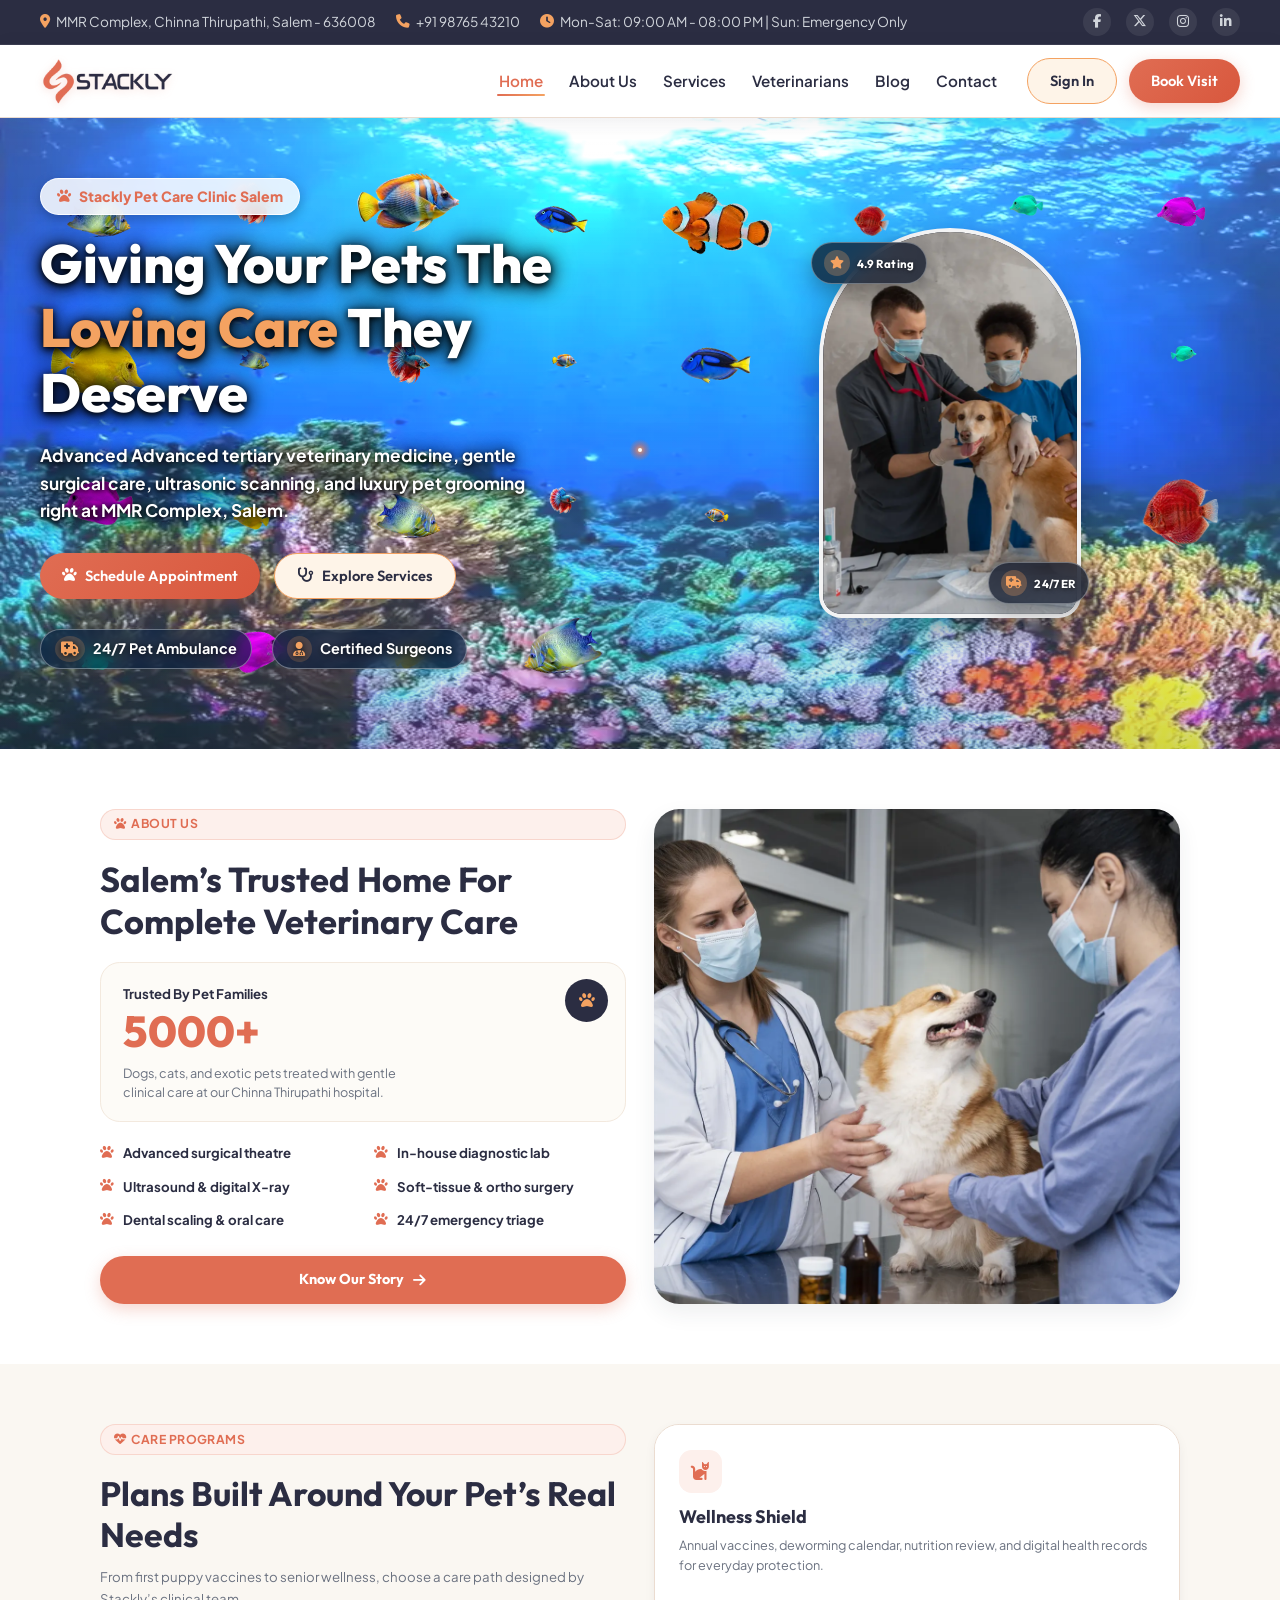
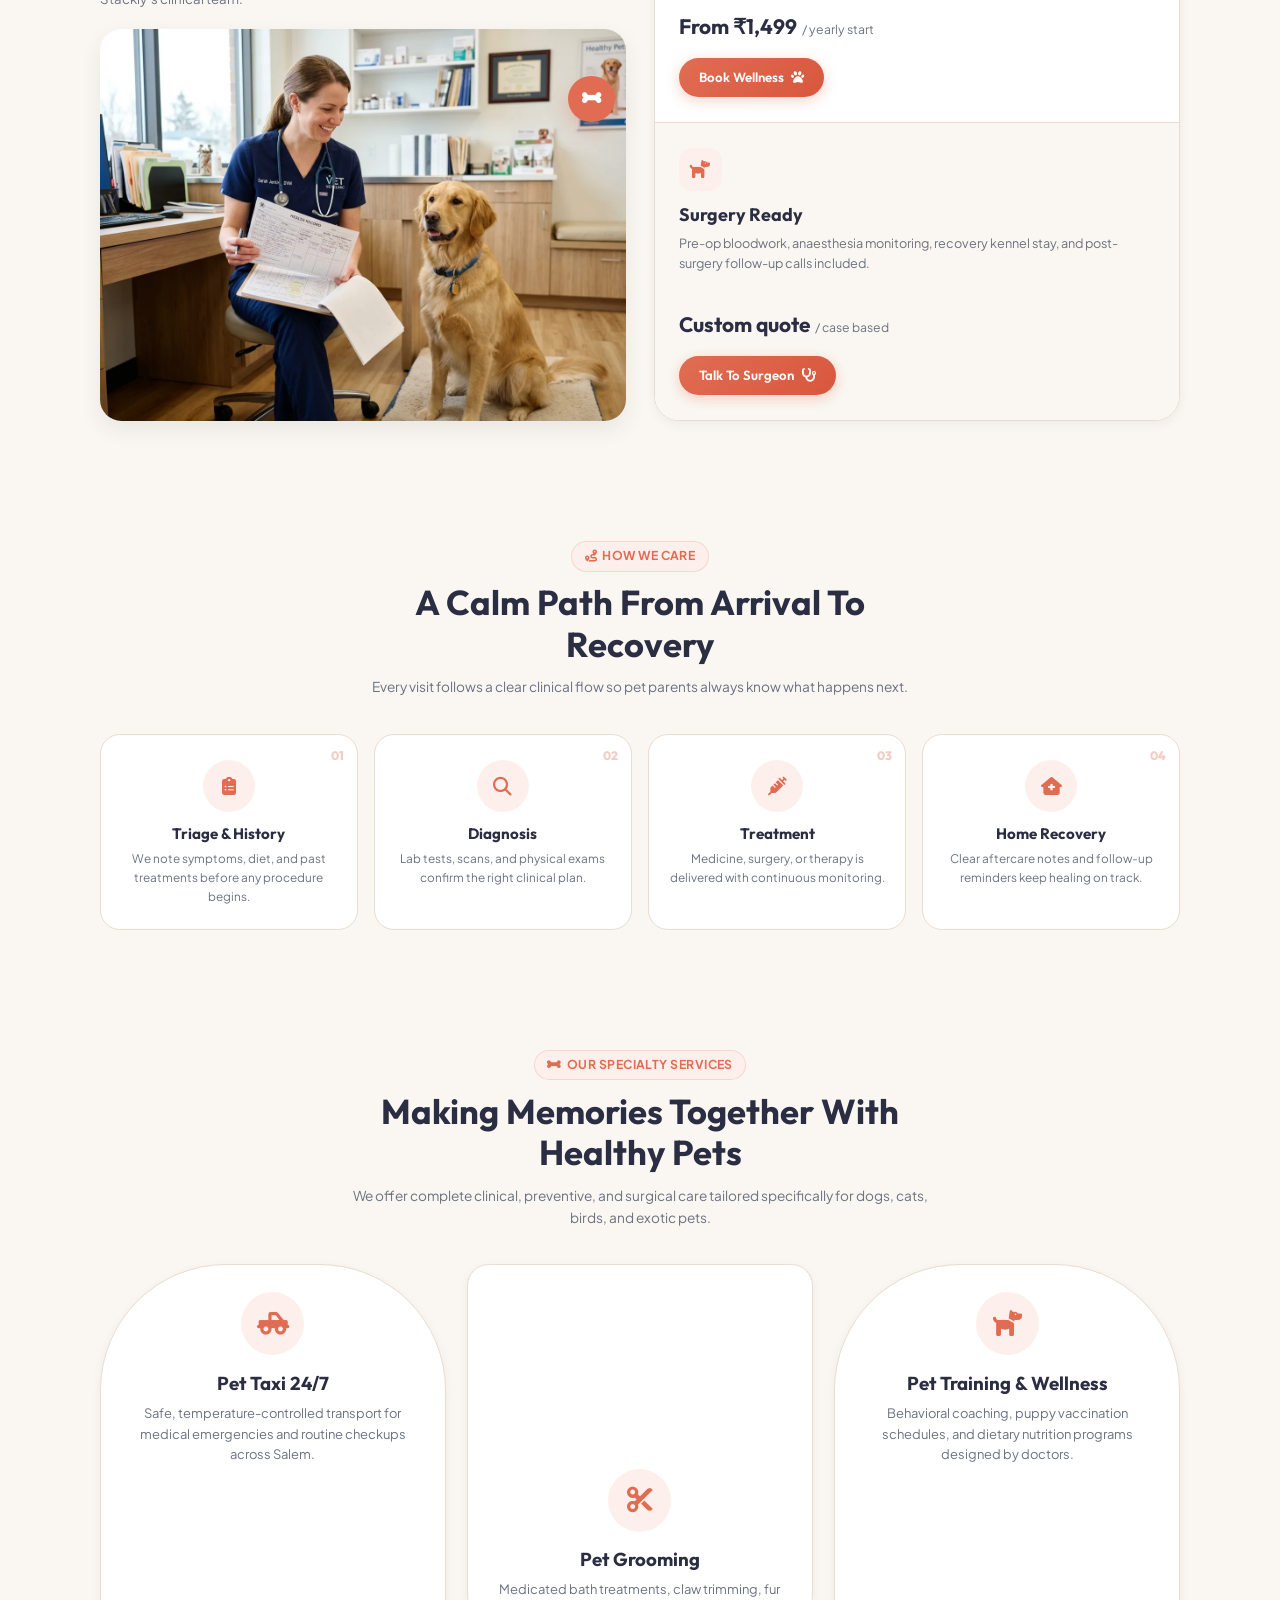
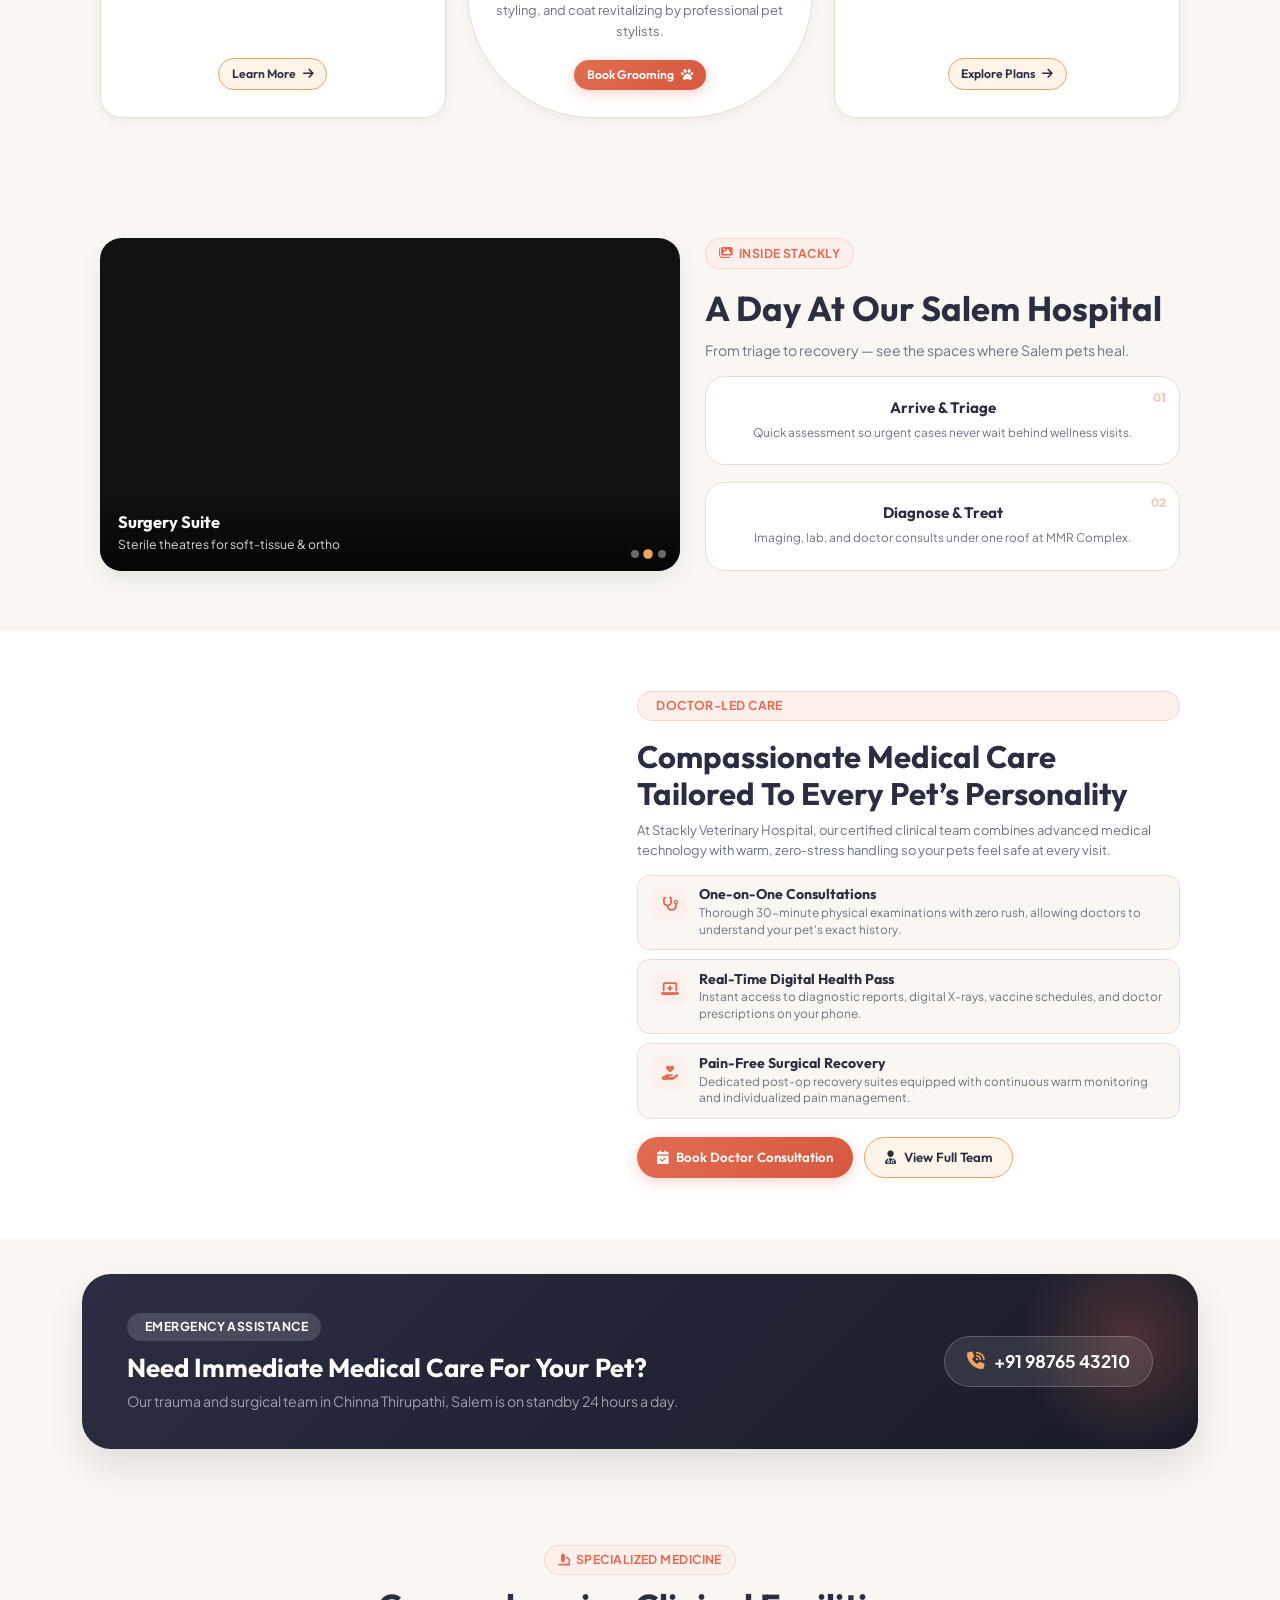
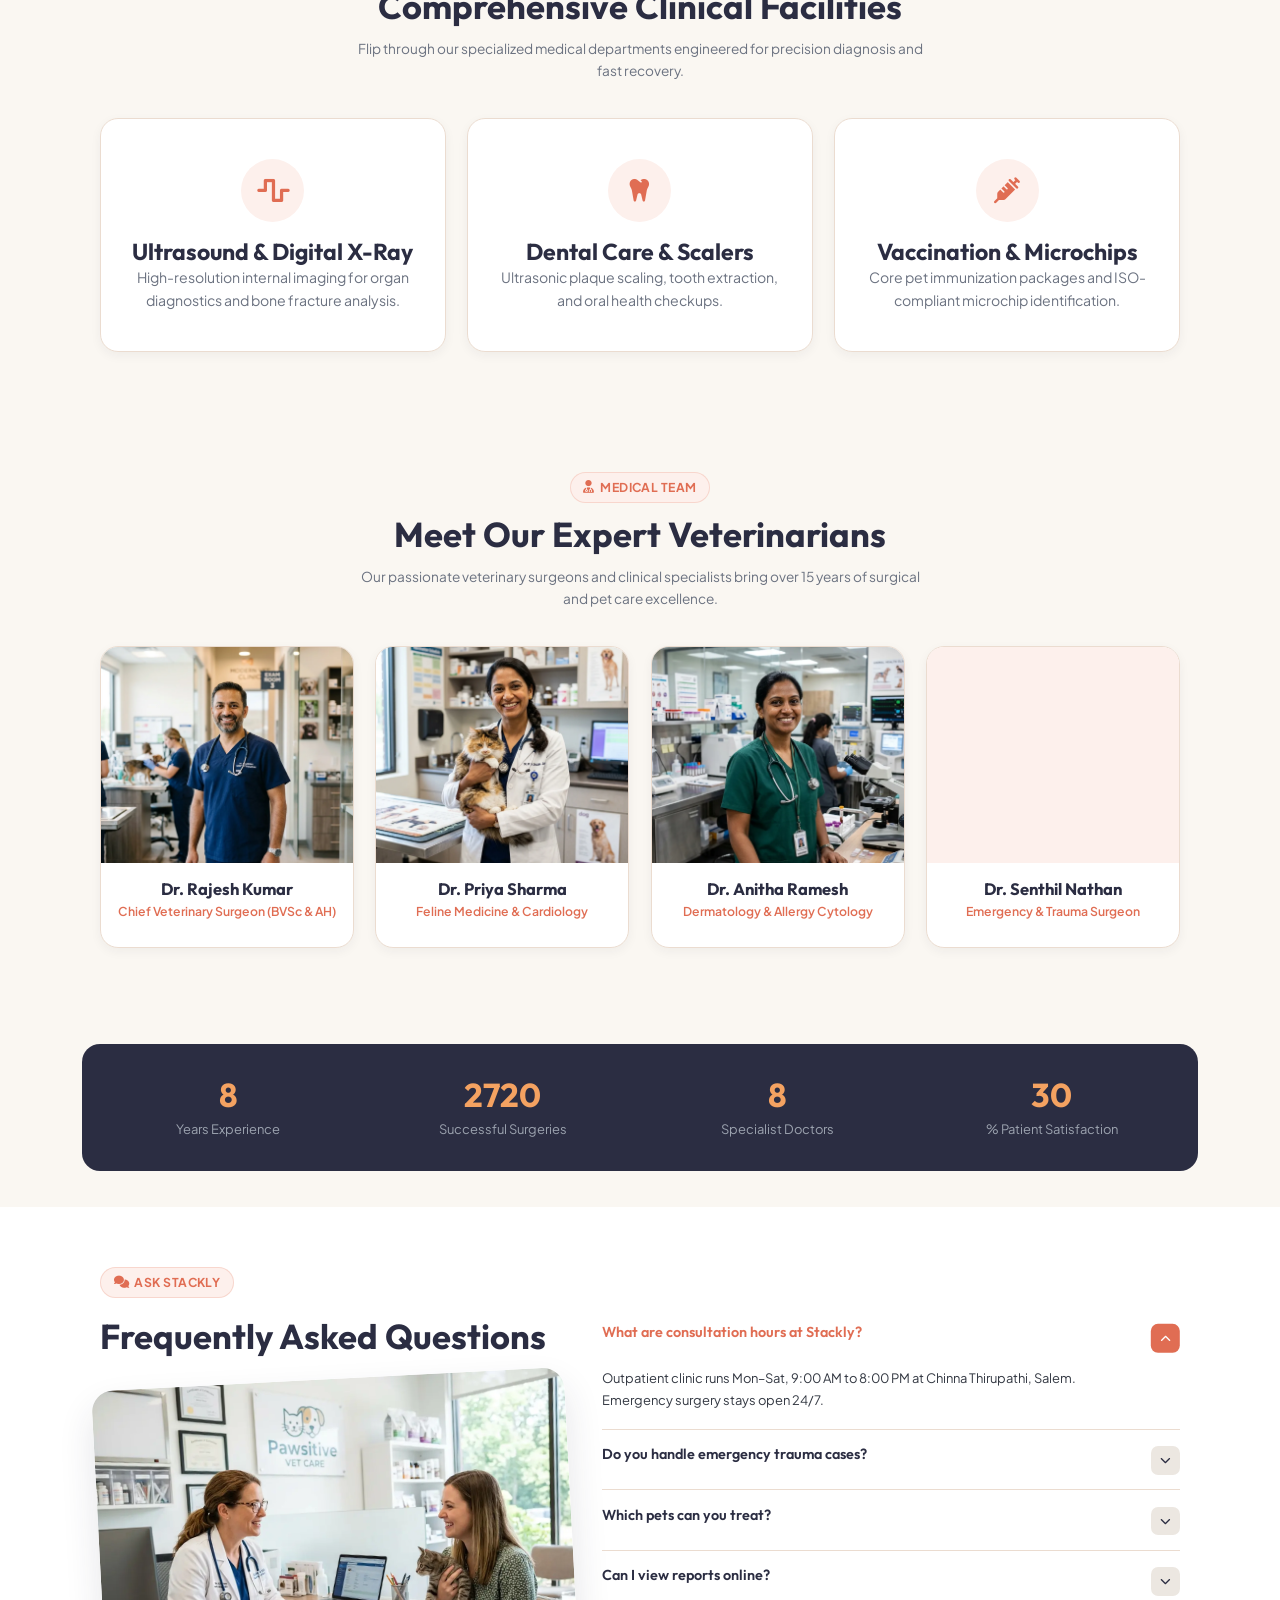
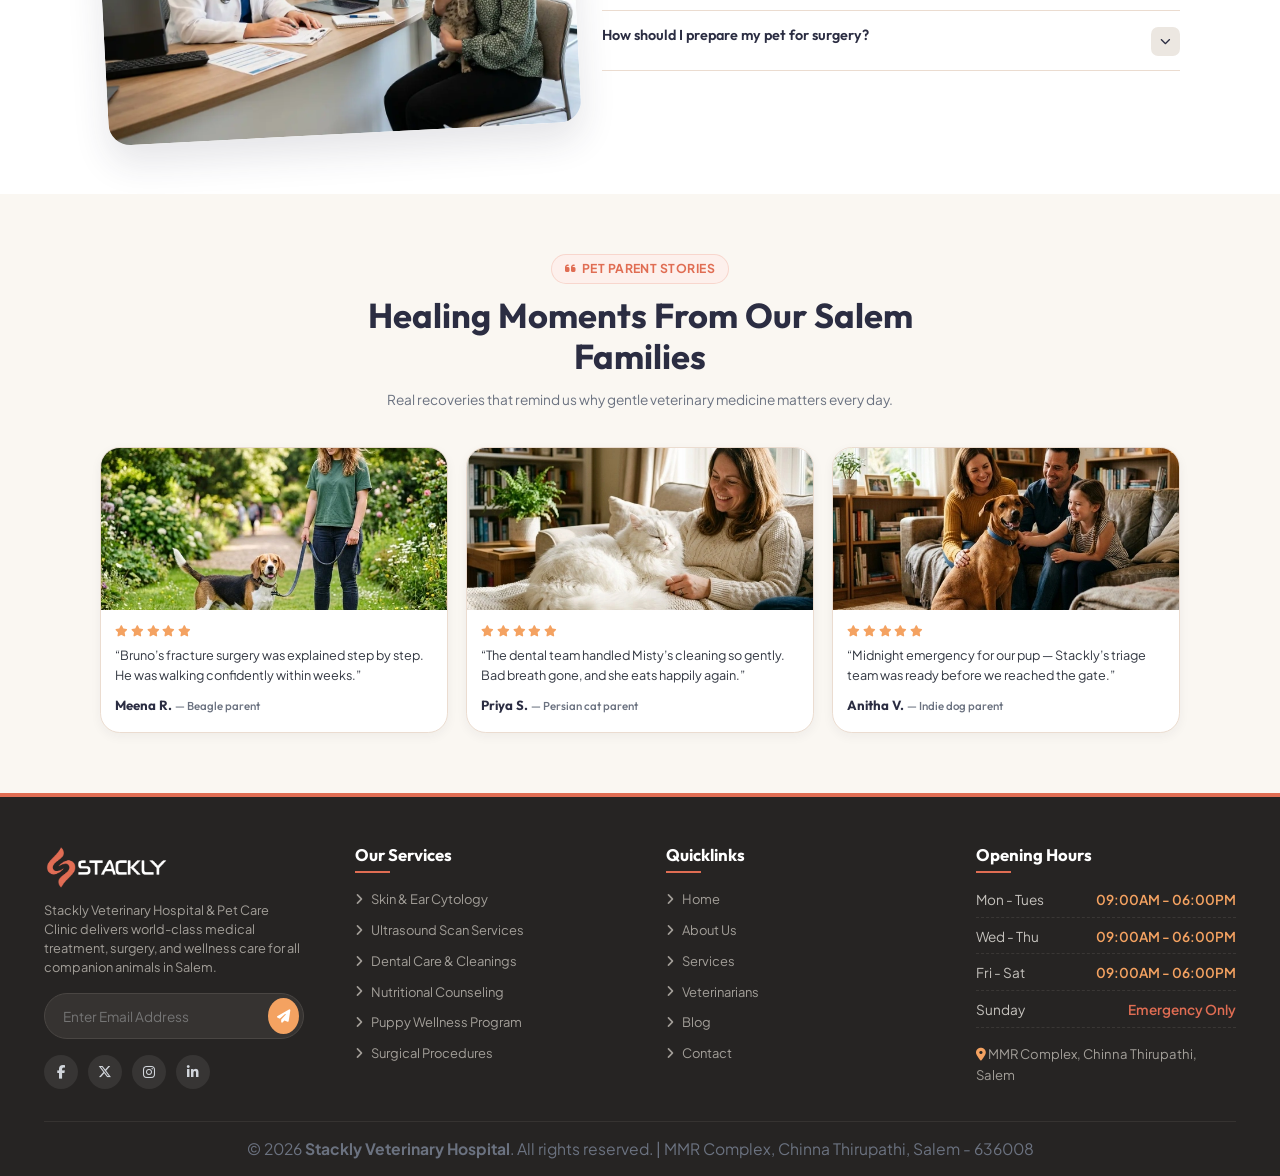
==== commit 190f29a0: "Add files via upload" ====
--- a/index.html
+++ b/index.html
@@ -61,24 +61,24 @@
     </div>
   </div>
 
-
-  <div class="top-bar">
-    <div class="container">
-      <div class="top-bar-info">
-        <span><i class="fa-solid fa-location-dot"></i> MMR Complex, Chinna Thirupathi, Salem - 636008</span>
-        <span><i class="fa-solid fa-phone"></i> +91 98765 43210</span>
-        <span><i class="fa-solid fa-clock"></i> Mon-Sat: 09:00 AM - 08:00 PM | Sun: Emergency Only</span>
-      </div>
-      <div class="top-bar-links">
-        <a href="404.html" title="Facebook"><i class="fa-brands fa-facebook-f"></i></a>
-        <a href="404.html" title="Twitter"><i class="fa-brands fa-x-twitter"></i></a>
-        <a href="404.html" title="Instagram"><i class="fa-brands fa-instagram"></i></a>
-        <a href="404.html" title="LinkedIn"><i class="fa-brands fa-linkedin-in"></i></a>
-      </div>
-    </div>
+
+    <div class="top-bar">
+    <div class="container">
+      <div class="top-bar-info">
+        <span><i class="fa-solid fa-location-dot"></i> MMR Complex, Chinna Thirupathi, Salem - 636008</span>
+        <span><i class="fa-solid fa-phone"></i> +91 98765 43210</span>
+        <span><i class="fa-solid fa-clock"></i> Mon-Sat: 09:00 AM - 08:00 PM | Sun: Emergency Only</span>
+      </div>
+      <div class="top-bar-links">
+        <a href="404.html" title="Facebook"><i class="fa-brands fa-facebook-f"></i></a>
+        <a href="404.html" title="Twitter"><i class="fa-brands fa-x-twitter"></i></a>
+        <a href="404.html" title="Instagram"><i class="fa-brands fa-instagram"></i></a>
+        <a href="404.html" title="LinkedIn"><i class="fa-brands fa-linkedin-in"></i></a>
+      </div>
+    </div>
   </div>
 
-
+
   <header class="navbar">
     <div class="container navbar-bar">
       <a href="index.html" class="brand-logo">
@@ -116,7 +116,7 @@
     </div>
   </header>
 
-
+
   <section class="hero-section">
     <div class="container hero-grid">
       <div class="hero-content">
@@ -125,7 +125,7 @@
         </div>
         <h1 class="hero-title">Giving Your Pets The <span class="shimmer-text">Loving Care</span> They Deserve</h1>
         <p class="hero-desc">Advanced Advanced tertiary veterinary medicine, gentle surgical care, ultrasonic scanning, and luxury pet grooming right at MMR Complex, Salem.</p>
-
+
         <div class="hero-buttons">
           <a href="contact.html#book-visit" class="btn btn-primary"><i class="fa-solid fa-paw"></i> Schedule Appointment</a>
           <a href="services.html" class="btn btn-secondary"><i class="fa-solid fa-stethoscope"></i> Explore Services</a>
@@ -163,7 +163,7 @@
     </div>
   </section>
 
-
+
   <section class="section about-split">
     <div class="container about-split-grid">
       <div class="about-split-content reveal-item">
@@ -197,7 +197,7 @@
     </div>
   </section>
 
-
+
   <section class="section bg-light care-programs">
     <div class="container care-programs-grid">
       <div class="care-programs-left reveal-item">
@@ -236,7 +236,7 @@
     </div>
   </section>
 
-
+
   <section class="section how-care">
     <div class="container">
       <div class="section-header reveal-item">
@@ -274,7 +274,7 @@
     </div>
   </section>
 
-
+
   <section class="section">
     <div class="container">
       <div class="section-header reveal-item">
@@ -284,7 +284,7 @@
       </div>
 
       <div class="arch-grid">
-
+
         <div class="arch-card tilt-card reveal-item">
           <div class="arch-card-icon"><i class="fa-solid fa-truck-pickup"></i></div>
           <h3 class="arch-card-title">Pet Taxi 24/7</h3>
@@ -293,7 +293,7 @@
           <a href="services.html" class="btn btn-secondary btn-sm">Learn More <i class="fa-solid fa-arrow-right"></i></a>
         </div>
 
-
+
         <div class="arch-card invert-arch tilt-card reveal-item">
           <img src="assets/pet_grooming_service.webp" class="arch-card-img" alt="Pet Grooming" loading="lazy" decoding="async">
           <div class="arch-card-icon"><i class="fa-solid fa-scissors"></i></div>
@@ -302,7 +302,7 @@
           <a href="services.html" class="btn btn-primary btn-sm">Book Grooming <i class="fa-solid fa-paw"></i></a>
         </div>
 
-
+
         <div class="arch-card tilt-card reveal-item">
           <div class="arch-card-icon"><i class="fa-solid fa-dog"></i></div>
           <h3 class="arch-card-title">Pet Training &amp; Wellness</h3>
@@ -314,7 +314,7 @@
     </div>
   </section>
 
-
+
   <section class="section bg-light">
     <div class="container tour-split">
       <div class="slideshow reveal-item" data-slideshow>
@@ -354,17 +354,17 @@
     </div>
   </section>
 
-
+
   <section class="section doctor-feature-section bg-light">
     <div class="container doctor-feature-grid">
-
+
       <div class="doctor-feature-visual reveal-item">
         <div class="doctor-visual-container">
           <img src="assets/vet doc1.webp" alt="Stackly Lead Female Veterinarian Specialist" class="doctor-visual-img" loading="lazy" decoding="async">
         </div>
       </div>
 
-
+
       <div class="doctor-feature-content reveal-item">
         <span class="section-tag"><i class="fa-solid fa-sparkles"></i> Doctor-Led Care</span>
         <h2 class="doctor-feature-title">Compassionate Medical Care Tailored To Every Pet’s Personality</h2>
@@ -404,7 +404,7 @@
     </div>
   </section>
 
-
+
   <section class="section-sm container">
     <div class="banner-emergency reveal-item">
       <div class="banner-content">
@@ -418,7 +418,7 @@
     </div>
   </section>
 
-
+
   <section class="section bg-light">
     <div class="container">
       <div class="section-header reveal-item">
@@ -428,7 +428,7 @@
       </div>
 
       <div class="arch-grid">
-
+
         <div class="flip-card-container reveal-item">
           <div class="flip-card-inner">
             <div class="flip-card-front">
@@ -444,7 +444,7 @@
           </div>
         </div>
 
-
+
         <div class="flip-card-container reveal-item">
           <div class="flip-card-inner">
             <div class="flip-card-front">
@@ -460,7 +460,7 @@
           </div>
         </div>
 
-
+
         <div class="flip-card-container reveal-item">
           <div class="flip-card-inner">
             <div class="flip-card-front">
@@ -479,7 +479,7 @@
     </div>
   </section>
 
-
+
   <section class="section">
     <div class="container">
       <div class="section-header reveal-item">
@@ -548,7 +548,7 @@
     </div>
   </section>
 
-
+
   <section class="section-sm container">
     <div class="stats-bar reveal-item">
       <div class="stat-item">
@@ -570,7 +570,7 @@
     </div>
   </section>
 
-
+
   <section class="section faq-split">
     <div class="container faq-split-grid">
       <div class="faq-split-left reveal-item">
@@ -637,7 +637,7 @@
     </div>
   </section>
 
-
+
   <section class="section bg-light stories-section">
     <div class="container">
       <div class="section-header reveal-item">
@@ -683,22 +683,29 @@
     </div>
   </section>
 
-
+
   <footer class="footer">
     <div class="container">
       <div class="footer-grid">
-
+
         <div class="footer-col footer-brand">
           <img src="assets/footer-logo.webp" alt="Stackly Logo Footer">
           <p>Stackly Veterinary Hospital & Pet Care Clinic delivers world-class medical treatment, surgery, and wellness care for all companion animals in Salem.</p>
-
+
           <form class="newsletter-form" action="404.html" onsubmit="event.preventDefault(); window.location.href='404.html';">
             <input type="email" placeholder="Enter Email Address" required>
             <button type="submit"><i class="fa-solid fa-paper-plane"></i></button>
-          </form>
-        </div>
-
+          </form>
 
+          <div class="footer-social">
+            <a href="404.html" title="Facebook" aria-label="Facebook"><i class="fa-brands fa-facebook-f"></i></a>
+            <a href="404.html" title="Twitter" aria-label="Twitter"><i class="fa-brands fa-x-twitter"></i></a>
+            <a href="404.html" title="Instagram" aria-label="Instagram"><i class="fa-brands fa-instagram"></i></a>
+            <a href="404.html" title="LinkedIn" aria-label="LinkedIn"><i class="fa-brands fa-linkedin-in"></i></a>
+          </div>
+        </div>
+
+
         <div class="footer-col">
           <h4>Our Services</h4>
           <ul class="footer-links">
@@ -711,7 +718,7 @@
           </ul>
         </div>
 
-
+
         <div class="footer-col">
           <h4>Quicklinks</h4>
           <ul class="footer-links">
@@ -724,7 +731,7 @@
           </ul>
         </div>
 
-
+
         <div class="footer-col">
           <h4>Opening Hours</h4>
           <div class="opening-hours-list">
@@ -751,14 +758,13 @@
         </div>
       </div>
 
-      <div class="footer-bottom">
-        <p>&copy; Copyright 2026. All rights reserved. <strong>Stackly Veterinary Hospital</strong>.</p>
-        <p>Address: MMR Complex, Chinna Thirupathi, near Chinna Muniyappan Kovil, Salem, Tamil Nadu 636008.</p>
+      <div class="footer-bottom">
+        <p>&copy; 2026 <strong>Stackly Veterinary Hospital</strong>. All rights reserved. | MMR Complex, Chinna Thirupathi, Salem - 636008</p>
       </div>
     </div>
   </footer>
 
-
+
   <script src="script.js" defer></script>
 </body>
 </html>
--- a/style.css
+++ b/style.css
@@ -1146,12 +1146,48 @@
   border-top: 1px solid #363331;
   padding-top: 16px;
   display: flex;
-  justify-content: space-between;
+  justify-content: center;
   align-items: center;
   gap: 16px;
   font-size: 0.74rem;
   color: #858079;
   width: 100%;
+  text-align: center;
+}
+
+.footer-bottom p {
+  margin: 0;
+  line-height: 1.4;
+  white-space: nowrap;
+  overflow: hidden;
+  text-overflow: ellipsis;
+  max-width: 100%;
+}
+
+.footer-social {
+  display: flex;
+  align-items: center;
+  gap: 10px;
+  margin-top: 16px;
+}
+
+.footer-social a {
+  color: #d1d5db;
+  font-size: 0.85rem;
+  display: flex;
+  align-items: center;
+  justify-content: center;
+  width: 34px;
+  height: 34px;
+  border-radius: 50%;
+  background: rgba(255, 255, 255, 0.08);
+  transition: background 0.2s ease, color 0.2s ease, transform 0.2s ease;
+}
+
+.footer-social a:hover {
+  background: var(--primary);
+  color: #fff;
+  transform: translateY(-2px);
 }
 
 
@@ -1521,6 +1557,11 @@
     text-align: center;
   }
 
+  .footer-bottom p {
+    white-space: normal;
+    font-size: 0.7rem;
+  }
+
   .hero-buttons .btn,
   .hero-features {
     width: 100%;
@@ -3566,6 +3607,22 @@
   outline: none;
   background: #fff;
   transition: border-color 0.2s ease, box-shadow 0.2s ease;
+}
+
+input[type="checkbox"] {
+  width: 16px;
+  height: 16px;
+  max-width: 16px;
+  margin: 0;
+  padding: 0;
+  border: none;
+  border-radius: 3px;
+  background: transparent;
+  box-shadow: none;
+  flex-shrink: 0;
+  accent-color: var(--primary);
+  cursor: pointer;
+  vertical-align: middle;
 }
 
 .form-group select,
